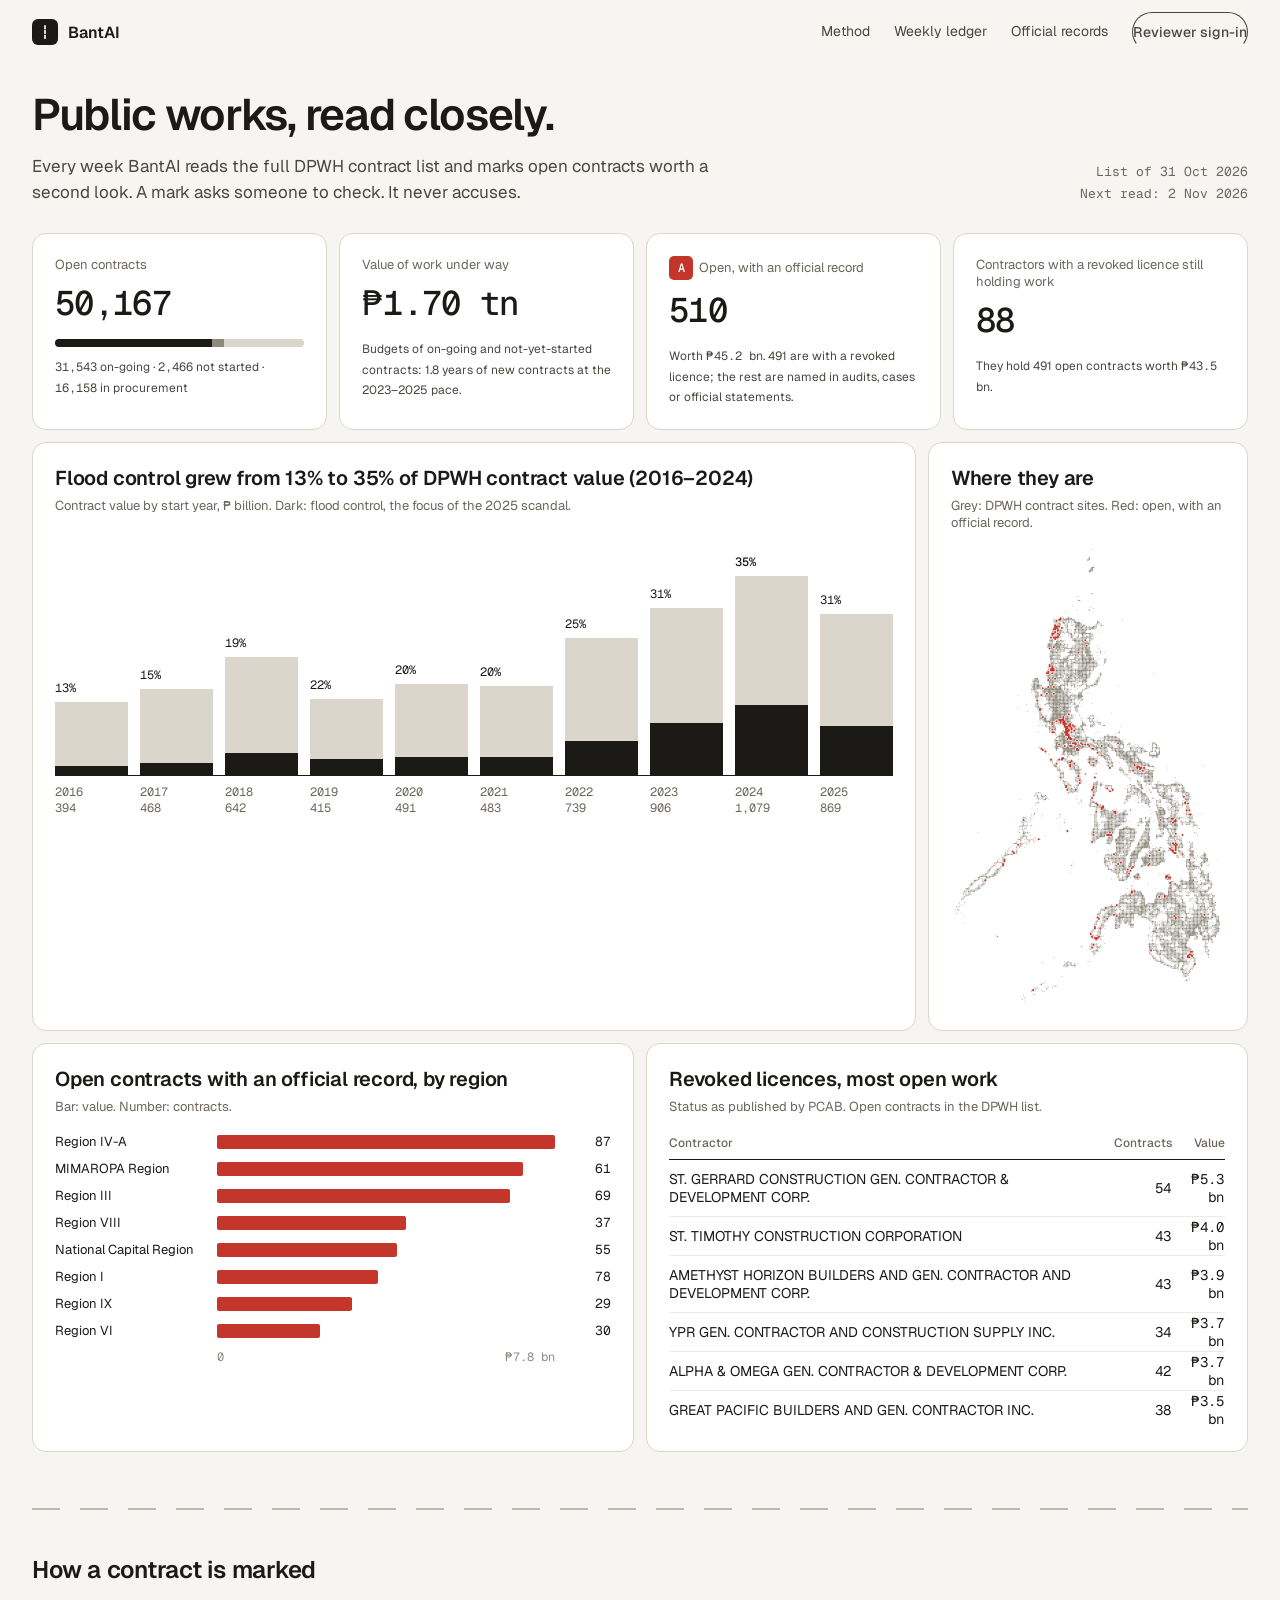
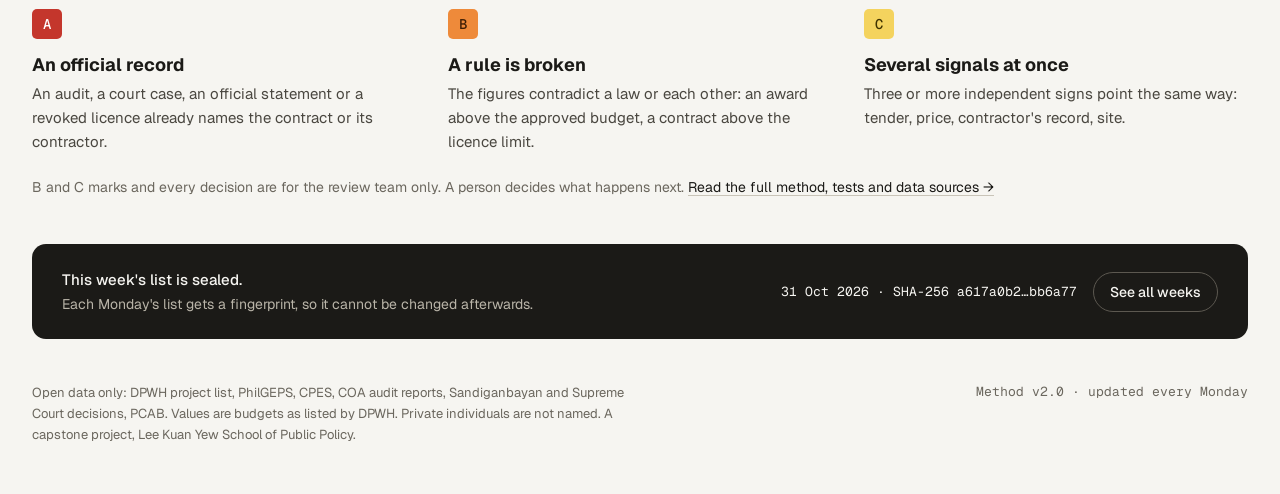
==== index.html @ 6859e6c0 "Site update: checks overview, status notes, satellite history, AI review, method page Co-Authored-By" ====
<!doctype html>
<html lang="en">
<head>
<meta charset="utf-8"><meta name="viewport" content="width=device-width,initial-scale=1">
<title>BantAI — public works, read closely</title>
<meta name="description" content="A weekly, open-data screen of DPWH public works contracts in the Philippines. A mark is a request to look, never an accusation.">
<link rel="stylesheet" href="assets/style.css">
</head>
<body>
<header id="top"></header>
<main class="wrap" id="main" aria-busy="true">
  <section style="display:flex;flex-wrap:wrap;align-items:flex-end;justify-content:space-between;gap:24px;padding:28px 0">
    <div style="max-width:720px">
      <h1>Public works, read closely.</h1>
      <p style="margin:14px 0 0;font-size:17px;line-height:1.55;color:var(--ink2)">Every week BantAI reads the full DPWH contract list and marks open contracts worth a second look. A mark asks someone to check. It never accuses.</p>
    </div>
    <div class="num small muted" style="text-align:right;line-height:1.7" id="when"></div>
  </section>

  <section aria-label="Key figures" style="display:grid;grid-template-columns:repeat(auto-fit,minmax(240px,1fr));gap:12px" id="kpis"></section>

  <section style="display:flex;flex-wrap:wrap;gap:12px;margin-top:12px">
    <div class="card" style="flex:999 1 640px;min-width:0">
      <h2 id="floodTitle">Flood control's share of DPWH contract value</h2>
      <p class="small muted" style="margin:6px 0 0">Contract value by start year, ₱ billion. Dark: flood control, the focus of the 2025 scandal.</p>
      <div id="years" role="img" style="margin-top:22px;display:grid;gap:12px;align-items:end;height:240px;border-bottom:1px solid var(--ink)"></div>
      <div id="yearLabels" class="num tiny muted" style="display:grid;gap:12px;margin-top:8px"></div>
    </div>
    <figure class="card" style="flex:1 1 320px;min-width:0;margin:0">
      <h2>Where they are</h2>
      <p class="small muted" style="margin:6px 0 0">Grey: DPWH contract sites. Red: open, with an official record.</p>
      <img src="assets/ph_roads.svg" alt="Map of the Philippines drawn from DPWH contract sites; open contracts with an official record in red" style="width:100%;max-width:300px;height:auto;margin:16px auto 0;display:block">
    </figure>
  </section>

  <section style="display:flex;flex-wrap:wrap;gap:12px;margin-top:12px">
    <div class="card" style="flex:1 1 460px;min-width:0">
      <h2>Open contracts with an official record, by region</h2>
      <p class="small muted" style="margin:6px 0 18px">Bar: value. Number: contracts.</p>
      <div id="regions" style="display:flex;flex-direction:column;gap:10px;font-size:13px"></div>
    </div>
    <div class="card" style="flex:1 1 460px;min-width:0">
      <h2>Revoked licences, most open work</h2>
      <p class="small muted" style="margin:6px 0 12px">Status as published by PCAB. Open contracts in the DPWH list.</p>
      <table style="width:100%;border-collapse:collapse;font-size:14px">
        <thead><tr class="tiny muted" style="text-align:left"><th scope="col" style="font-weight:500;padding:8px 0;border-bottom:1px solid var(--ink)">Contractor</th><th scope="col" style="font-weight:500;padding:8px 0;border-bottom:1px solid var(--ink);text-align:right">Contracts</th><th scope="col" style="font-weight:500;padding:8px 0;border-bottom:1px solid var(--ink);text-align:right">Value</th></tr></thead>
        <tbody id="firms"></tbody>
      </table>
    </div>
  </section>

  <div class="lane" style="margin:56px 0 0"></div>

  <section id="how" style="padding:44px 0 8px">
    <h2 style="font-size:24px;margin-bottom:24px">How a contract is marked</h2>
    <div style="display:grid;grid-template-columns:repeat(auto-fit,minmax(260px,1fr));gap:32px">
      <div><span class="t tA" style="width:30px;height:30px;font-size:14px">A</span><h3 style="margin:14px 0 6px;font-size:18px">An official record</h3><p style="margin:0;font-size:15px;line-height:1.6;color:var(--ink2)">An audit, a court case, an official statement or a revoked licence already names the contract or its contractor.</p></div>
      <div><span class="t tB" style="width:30px;height:30px;font-size:14px">B</span><h3 style="margin:14px 0 6px;font-size:18px">A rule is broken</h3><p style="margin:0;font-size:15px;line-height:1.6;color:var(--ink2)">The figures contradict a law or each other: an award above the approved budget, a contract above the licence limit.</p></div>
      <div><span class="t tC" style="width:30px;height:30px;font-size:14px">C</span><h3 style="margin:14px 0 6px;font-size:18px">Several signals at once</h3><p style="margin:0;font-size:15px;line-height:1.6;color:var(--ink2)">Three or more independent signs point the same way: tender, price, contractor's record, site.</p></div>
    </div>
    <p class="muted" style="margin:24px 0 0;font-size:14px">B and C marks and every decision are for the review team only. A person decides what happens next. <a href="method.html">Read the full method, tests and data sources →</a></p>
  </section>

  <section style="margin-top:40px;padding:26px 30px;background:var(--ink);color:var(--bg);border-radius:14px;display:flex;flex-wrap:wrap;align-items:center;justify-content:space-between;gap:20px">
    <div><div style="font-size:15px;font-weight:500">This week's list is sealed.</div><div style="margin-top:6px;font-size:14px;color:#B9B4A8">Each Monday's list gets a fingerprint, so it cannot be changed afterwards.</div></div>
    <div style="display:flex;flex-wrap:wrap;align-items:center;gap:16px"><span class="num small" id="seal"></span><a class="pill" href="ledger.html" style="color:var(--bg);border-color:#5C5850">See all weeks</a></div>
  </section>

  <footer style="display:flex;flex-wrap:wrap;justify-content:space-between;gap:24px;padding:44px 0 48px;font-size:13px;color:var(--muted)">
    <div style="max-width:620px;line-height:1.6">Open data only: DPWH project list, PhilGEPS, CPES, COA audit reports, Sandiganbayan and Supreme Court decisions, PCAB. Values are budgets as listed by DPWH. Private individuals are not named. A capstone project, Lee Kuan Yew School of Public Policy.</div>
    <div class="num" id="method"></div>
  </footer>
</main>
<script src="assets/core.js"></script>
<script>
B.header('home', { light: true });
B.publicData().then(p => {
  const t = p.totals, s = t.by_status;
  const next = new Date(p.snapshot); next.setDate(next.getDate() + ((8 - next.getDay()) % 7 || 7));
  document.getElementById('when').innerHTML = `List of ${B.date(p.snapshot)}<br>Next read: ${B.date(next.toISOString())}`;
  const op = t.open, w = k => (100 * (s[k] || 0) / op).toFixed(1) + '%';
  const recent = p.years.filter(y => y.year >= 2023 && y.year <= 2025), pace = recent.reduce((a, y) => a + y.all, 0) / recent.length;
  const card = (title, big, extra) => `<div class="card"><div class="small muted">${title}</div><div class="num" style="margin-top:8px;font-size:34px;font-weight:500;letter-spacing:-.02em">${big}</div>${extra}</div>`;
  document.getElementById('kpis').innerHTML =
    card('Open contracts', B.n(op), `<div style="margin-top:14px;display:flex;height:8px;border-radius:4px;overflow:hidden" role="img" aria-label="${B.n(s['On-Going'])} on-going, ${B.n(s['Not Yet Started'])} not started, ${B.n(s['For Procurement'])} in procurement"><div style="width:${w('On-Going')};background:#1B1A17"></div><div style="width:${w('Not Yet Started')};background:#8E897D"></div><div style="width:${w('For Procurement')};background:#DAD6CC"></div></div><div class="tiny" style="margin-top:10px;color:var(--ink2);line-height:1.7"><span class="num">${B.n(s['On-Going'])}</span> on-going · <span class="num">${B.n(s['Not Yet Started'])}</span> not started · <span class="num">${B.n(s['For Procurement'])}</span> in procurement</div>`) +
    card('Value of work under way', B.peso(t.open_value, 'tn'), `<div class="tiny" style="margin-top:14px;color:var(--ink2);line-height:1.7">Budgets of on-going and not-yet-started contracts: ${(t.open_value / pace).toFixed(1)} years of new contracts at the 2023–2025 pace.</div>`) +
    card('<span class="t tA" style="margin-right:6px">A</span>Open, with an official record', B.n(t.tiers.A), `<div class="tiny" style="margin-top:14px;color:var(--ink2);line-height:1.7">Worth <span class="num">${B.peso(t.tierA_value)}</span>. ${B.n(t.revoked_contracts)} are with a revoked licence; the rest are named in audits, cases or official statements.</div>`) +
    card('Contractors with a revoked licence still holding work', B.n(t.revoked_firms), `<div class="tiny" style="margin-top:14px;color:var(--ink2);line-height:1.7">They hold ${B.n(t.revoked_contracts)} open contracts worth <span class="num">${B.peso(t.revoked_value)}</span>.</div>`);
  const ys = p.years.filter(y => y.year < new Date(p.snapshot).getFullYear()), max = Math.max(...ys.map(y => y.all));
  const share = y => Math.round(100 * y.flood / y.all);
  const first = ys[0], peak = ys.reduce((a, y) => share(y) > share(a) ? y : a, ys[0]);
  document.getElementById('floodTitle').textContent = `Flood control grew from ${share(first)}% to ${share(peak)}% of DPWH contract value (${first.year}–${peak.year})`;
  const yr = document.getElementById('years'); yr.style.gridTemplateColumns = `repeat(${ys.length},minmax(0,1fr))`;
  yr.setAttribute('aria-label', 'Flood control share by year: ' + ys.map(y => `${y.year} ${share(y)}%`).join(', '));
  yr.innerHTML = ys.map(y => `<div style="display:flex;flex-direction:column;justify-content:flex-end;height:100%"><span class="num" style="font-size:12px;margin-bottom:6px;${y === peak ? 'font-weight:500' : ''}">${share(y)}%</span><div style="height:${((y.all - y.flood) / max * 200).toFixed(1)}px;background:#DAD6CC"></div><div style="height:${(y.flood / max * 200).toFixed(1)}px;background:#1B1A17"></div></div>`).join('');
  const yl = document.getElementById('yearLabels'); yl.style.gridTemplateColumns = yr.style.gridTemplateColumns;
  yl.innerHTML = ys.map(y => `<span>${y.year}<br>${B.n(Math.round(y.all / 1e9))}</span>`).join('');
  const rmax = Math.max(...p.regions.map(r => r.value));
  document.getElementById('regions').innerHTML = p.regions.slice(0, 8).map(r => `<div style="display:grid;grid-template-columns:150px minmax(0,1fr) 44px;align-items:center;gap:12px"><span>${B.esc(r.region)}</span><div title="${B.peso(r.value)}" style="height:14px;width:${(100 * r.value / rmax).toFixed(1)}%;background:var(--a);border-radius:2px"></div><span class="num" style="text-align:right">${r.n}</span></div>`).join('') +
    `<div class="num tiny" style="display:grid;grid-template-columns:150px minmax(0,1fr) 44px;gap:12px;color:var(--faint)"><span></span><span style="display:flex;justify-content:space-between"><span>0</span><span>${B.peso(rmax)}</span></span><span></span></div>`;
  document.getElementById('firms').innerHTML = p.firms.slice(0, 6).map((f, i, a) => `<tr><td style="padding:10px 12px 10px 0;${i < a.length - 1 ? 'border-bottom:1px solid var(--line2)' : ''}">${B.esc(f.firm)}</td><td class="num" style="text-align:right;${i < a.length - 1 ? 'border-bottom:1px solid var(--line2)' : ''}">${f.n}</td><td class="num" style="text-align:right;${i < a.length - 1 ? 'border-bottom:1px solid var(--line2)' : ''}">${B.peso(f.value)}</td></tr>`).join('');
  document.getElementById('seal').textContent = `${B.date(p.snapshot)} · SHA-256 ${p.sha256.slice(0, 8)}…${p.sha256.slice(-6)}`;
  document.getElementById('method').textContent = `Method ${p.method} · updated every Monday`;
  document.getElementById('main').setAttribute('aria-busy', 'false');
});
</script>
</body>
</html>
---- assets/style.css ----
@import url('https://fonts.googleapis.com/css2?family=Geist:wght@400;500;600&family=Geist+Mono:wght@400;500&display=swap');
:root{
  --bg:#F6F5F1;--card:#FFFFFF;--ink:#1B1A17;--ink2:#4A4740;--muted:#6B675E;--faint:#8E897D;
  --line:#DAD6CC;--line2:#EEEBE4;--soft:#FBFAF7;
  --a:#C4362C;--a-ink:#FFFFFF;--b:#EE8A3A;--b-ink:#3D1E05;--c:#F4D35E;--c-ink:#3F3200;
  --sans:'Geist',system-ui,-apple-system,sans-serif;--mono:'Geist Mono',ui-monospace,monospace;
}
*{box-sizing:border-box}
html,body{margin:0;background:var(--bg);color:var(--ink);font-family:var(--sans);-webkit-font-smoothing:antialiased}
a{color:var(--ink);text-decoration-color:#C9C4B8;text-underline-offset:3px}
a:hover{text-decoration-color:var(--ink)}
button,input,select,textarea{font:inherit;color:inherit}
.num{font-family:var(--mono);font-variant-numeric:tabular-nums}
.wrap{max-width:1320px;margin:0 auto;padding:0 32px}
.muted{color:var(--muted)}.small{font-size:13px}.tiny{font-size:12px}
.lane{height:2px;background:repeating-linear-gradient(90deg,#BDB8AC 0 28px,transparent 28px 48px)}
.card{background:var(--card);border:1px solid var(--line);border-radius:14px;padding:22px}
h1{font-size:44px;line-height:1.06;font-weight:600;letter-spacing:-.03em;margin:0}
h2{font-size:20px;font-weight:600;letter-spacing:-.01em;margin:0}
.label{font-size:12px;font-weight:500;letter-spacing:.07em;text-transform:uppercase;color:var(--muted);margin:0 0 14px}

/* header */
.top{background:var(--ink);color:var(--bg)}
.top .wrap{min-height:60px;display:flex;flex-wrap:wrap;align-items:center;justify-content:space-between;gap:16px}
.top.light{background:transparent;color:var(--ink)}
.brand{display:flex;align-items:center;gap:10px;text-decoration:none;color:inherit;font-weight:600;font-size:16px}
.brand i{display:inline-flex;width:26px;height:26px;border-radius:6px;align-items:center;justify-content:center;background:var(--bg)}
.top.light .brand i{background:var(--ink)}
.nav{display:flex;gap:24px;font-size:14px;align-items:center;flex-wrap:wrap}
.nav a{text-decoration:none;color:#B9B4A8;padding:19px 0;border-bottom:2px solid transparent}
.nav a.on{color:var(--bg);font-weight:500;border-bottom-color:var(--bg)}
.top.light .nav a{color:var(--ink2);padding:0}
.pill{display:inline-flex;align-items:center;gap:8px;min-height:40px;padding:0 16px;border:1px solid currentColor;border-radius:999px;text-decoration:none;font-size:14px;font-weight:500;background:transparent;cursor:pointer}
.who{display:inline-flex;align-items:center;gap:6px;padding:4px 10px;border:1px solid #5C5850;border-radius:999px;font-size:13px;color:var(--bg);background:transparent;cursor:pointer}
.dot{width:6px;height:6px;border-radius:50%;background:#7FBF8E;display:inline-block}

/* tiers */
.t{display:inline-flex;min-width:24px;height:24px;padding:0 6px;border-radius:5px;align-items:center;justify-content:center;font-family:var(--mono);font-size:12px;font-weight:500}
.tA{background:var(--a);color:var(--a-ink)}.tB{background:var(--b);color:var(--b-ink)}.tC{background:var(--c);color:var(--c-ink)}.tS{border:1.5px solid var(--ink);color:var(--ink)}

/* buttons, inputs */
.btn{display:inline-flex;align-items:center;gap:8px;min-height:40px;padding:0 14px;border:1px solid var(--line);border-radius:8px;background:var(--card);cursor:pointer;font-size:14px}
.btn.dark{background:var(--ink);color:var(--bg);border-color:var(--ink)}
.chip{min-height:34px;padding:0 12px;border:1px solid var(--line);border-radius:8px;background:var(--card);cursor:pointer;font-size:13px}
.chip.on{background:var(--ink);color:var(--bg);border-color:var(--ink)}
.chip.tA.on{background:var(--a);color:var(--a-ink);border-color:var(--a)}
.chip.tB.on{background:var(--b);color:var(--b-ink);border-color:var(--b)}
.chip.tC.on{background:var(--c);color:var(--c-ink);border-color:#D9B64A}
.chip.tA,.chip.tB,.chip.tC{background:var(--card);color:var(--ink2);width:auto;height:auto}
.field{display:flex;align-items:center;gap:8px;min-height:40px;padding:0 12px;background:var(--card);border:1px solid var(--line);border-radius:8px}
.field input,.field select{border:0;outline:0;background:transparent;font-size:14px;min-width:0}
input[type=number]{width:110px;min-height:36px;padding:0 10px;border:1px solid var(--line);border-radius:8px;font-size:14px}

/* table */
.tbl{background:var(--card);border:1px solid var(--line);border-radius:12px;overflow-x:auto}
.tr{display:grid;align-items:center;border-bottom:1px solid var(--line2);min-height:52px;font-size:14px}
.tr.head{background:var(--soft);border-bottom:1px solid var(--line);min-height:42px}
.th{display:flex;align-items:center;gap:6px;height:42px;padding:0 14px;border:0;border-right:1px solid var(--line2);background:transparent;cursor:pointer;font-size:12px;font-weight:500;color:var(--ink2);letter-spacing:.02em;text-align:left;position:relative;user-select:none}
.th.r{justify-content:flex-end}
.th[draggable=true]{cursor:grab}
.th .grip{position:absolute;right:-3px;top:0;width:6px;height:100%;cursor:col-resize;z-index:2}
.th.drop{box-shadow:inset 3px 0 0 var(--ink)}
.td{padding:8px 14px;min-width:0;overflow:hidden;text-overflow:ellipsis;white-space:nowrap}
.td.r{text-align:right}
.grp{display:flex;align-items:center;gap:10px;padding:10px 14px;background:var(--bg);border-bottom:1px solid var(--line);font-size:13px;font-weight:500}
.rowlink{text-decoration:none;font-family:var(--mono);font-size:13px;font-weight:500}
.rowlink:hover{text-decoration:underline}
.panel{margin-top:12px;background:var(--card);border:1px solid var(--line);border-radius:12px}
.frow{display:grid;grid-template-columns:170px minmax(0,1fr) 40px;gap:16px;align-items:start;padding:14px 18px;border-bottom:1px solid var(--line2)}
.x{width:32px;height:32px;border:0;background:transparent;cursor:pointer;font-size:16px;color:var(--faint)}

/* lock */
.lock{max-width:440px;margin:80px auto;text-align:center}
.lock input{width:100%;min-height:46px;padding:0 14px;border:1px solid var(--line);border-radius:10px;font-size:15px;background:var(--card)}
.err{color:var(--a);font-size:13px;min-height:18px;margin-top:8px}

/* profile */
.reason{display:flex;gap:16px;align-items:flex-start;padding:16px 18px;background:var(--card);border:1px solid var(--line);border-radius:12px}
.reason+.reason{margin-top:10px}
.kv{display:grid;grid-template-columns:repeat(3,minmax(0,1fr));border-top:1px solid var(--ink)}
.kv>div{padding:16px 16px 16px 0;border-right:1px solid var(--line2)}
.kv>div+div{padding-left:16px}.kv>div:last-child{border-right:0}
.big{font-family:var(--mono);font-size:22px;font-weight:500}
#map{height:380px;border-radius:14px;border:1px solid var(--line);overflow:hidden;background:#EEF0EA}
.seg{display:inline-flex;padding:3px;background:#E9E6DF;border-radius:9px}
.seg button{min-height:34px;padding:0 14px;border:0;border-radius:7px;background:transparent;cursor:pointer;font-size:13px;color:var(--ink2)}
.seg button.on{background:var(--card);color:var(--ink);font-weight:500;box-shadow:0 1px 2px rgba(0,0,0,.12)}
.decide{display:grid;grid-template-columns:repeat(2,minmax(0,1fr));gap:8px}
.decide button{min-height:44px;border-radius:10px;border:1px solid var(--line);background:var(--card);cursor:pointer;font-size:14px}
.decide button.on{background:var(--ink);color:var(--bg);border-color:var(--ink);font-weight:500}
textarea{width:100%;padding:10px 12px;border:1px solid var(--line);border-radius:8px;font-size:14px;background:var(--soft);resize:vertical}
@media (max-width:760px){h1{font-size:34px}.wrap{padding:0 18px}.kv{grid-template-columns:1fr}.kv>div{border-right:0;padding-left:0!important}.frow{grid-template-columns:1fr}}
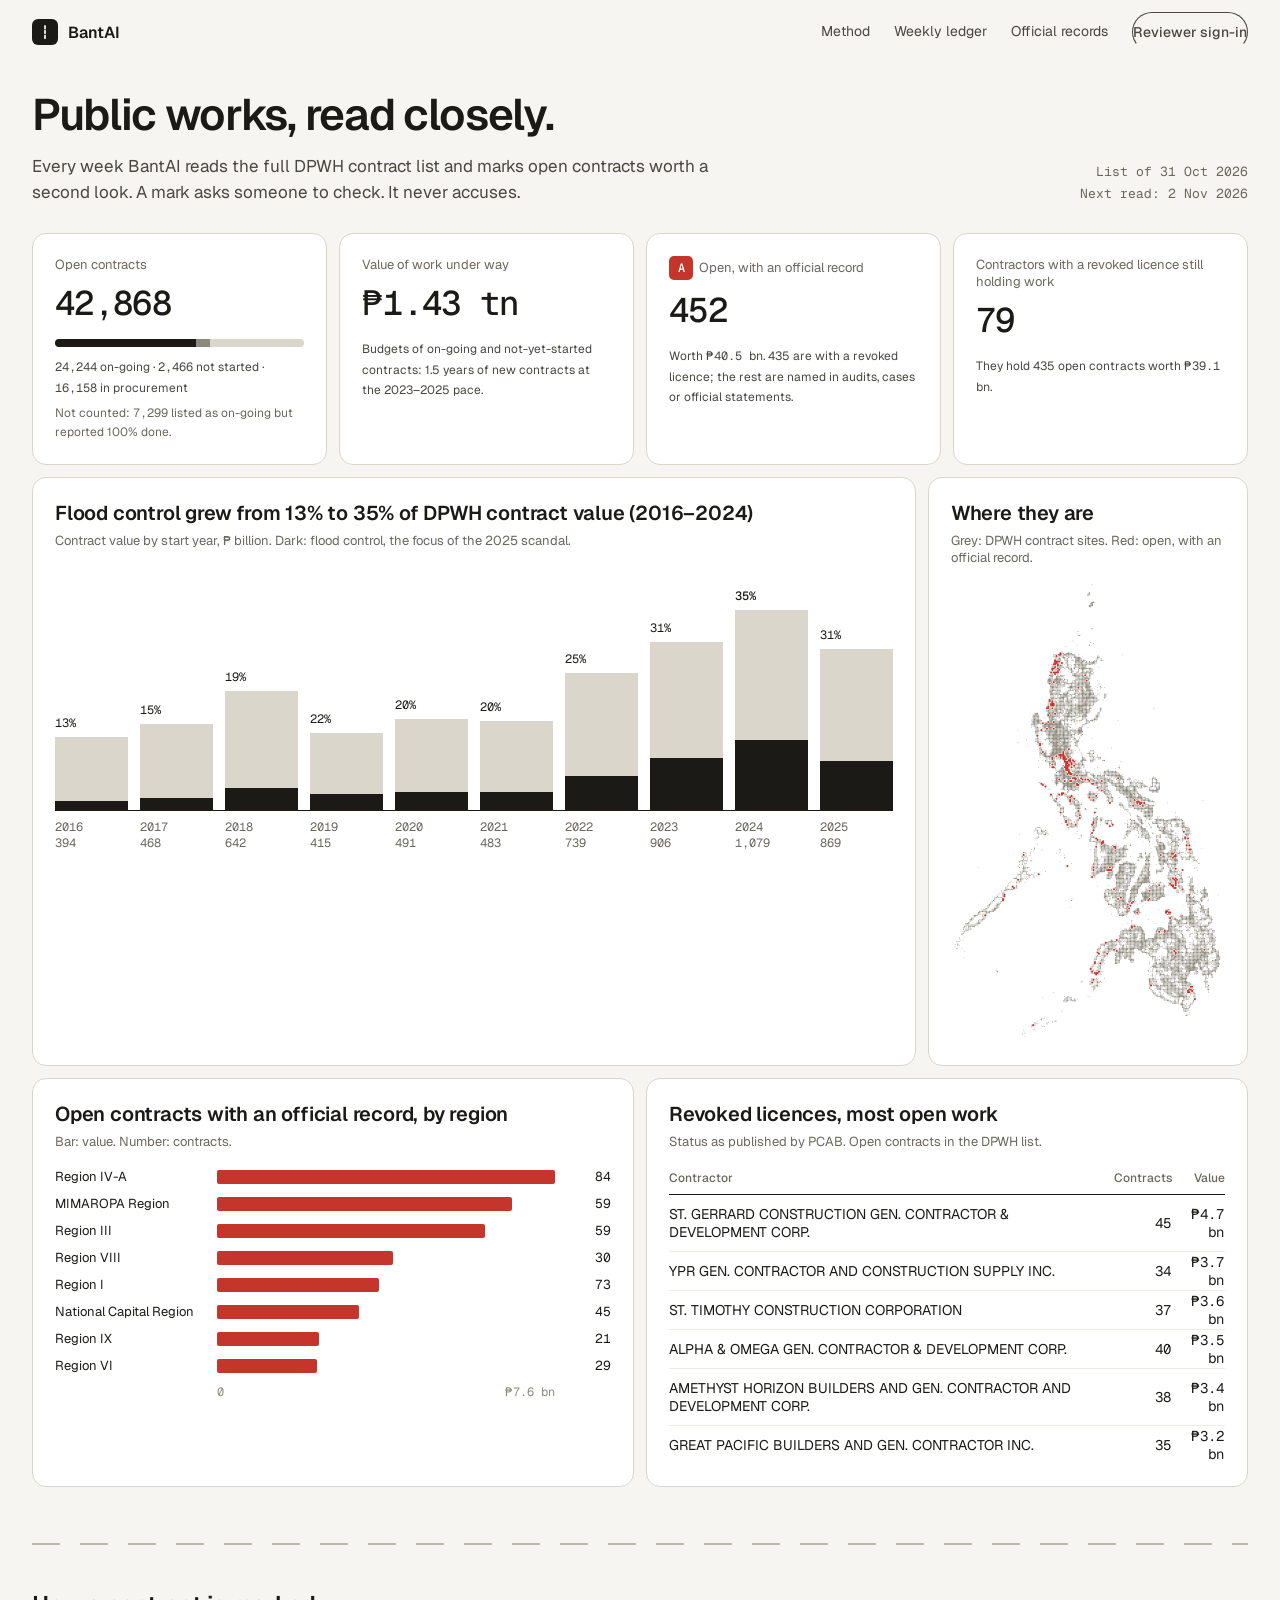
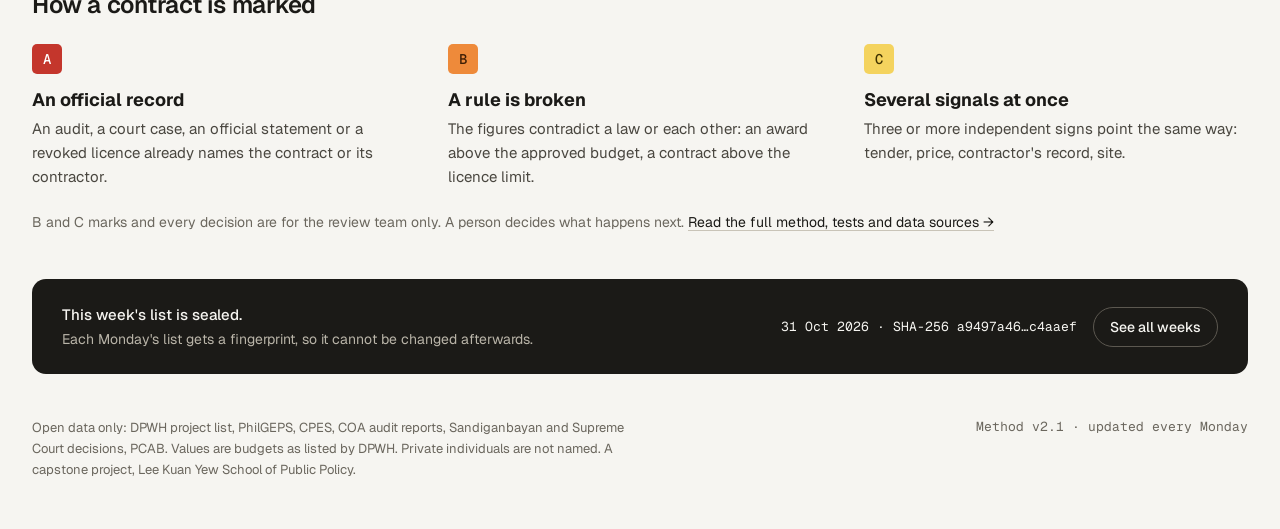
==== commit eb7546d1: "Method v2.1: reported-complete contracts leave the queue (917 marked) Co-Authored-By: Claude Opus 5." ====
--- a/index.html
+++ b/index.html
@@ -82,7 +82,7 @@
   const recent = p.years.filter(y => y.year >= 2023 && y.year <= 2025), pace = recent.reduce((a, y) => a + y.all, 0) / recent.length;
   const card = (title, big, extra) => `<div class="card"><div class="small muted">${title}</div><div class="num" style="margin-top:8px;font-size:34px;font-weight:500;letter-spacing:-.02em">${big}</div>${extra}</div>`;
   document.getElementById('kpis').innerHTML =
-    card('Open contracts', B.n(op), `<div style="margin-top:14px;display:flex;height:8px;border-radius:4px;overflow:hidden" role="img" aria-label="${B.n(s['On-Going'])} on-going, ${B.n(s['Not Yet Started'])} not started, ${B.n(s['For Procurement'])} in procurement"><div style="width:${w('On-Going')};background:#1B1A17"></div><div style="width:${w('Not Yet Started')};background:#8E897D"></div><div style="width:${w('For Procurement')};background:#DAD6CC"></div></div><div class="tiny" style="margin-top:10px;color:var(--ink2);line-height:1.7"><span class="num">${B.n(s['On-Going'])}</span> on-going · <span class="num">${B.n(s['Not Yet Started'])}</span> not started · <span class="num">${B.n(s['For Procurement'])}</span> in procurement</div>`) +
+    card('Open contracts', B.n(op), `<div style="margin-top:14px;display:flex;height:8px;border-radius:4px;overflow:hidden" role="img" aria-label="${B.n(s['On-Going'])} on-going, ${B.n(s['Not Yet Started'])} not started, ${B.n(s['For Procurement'])} in procurement"><div style="width:${w('On-Going')};background:#1B1A17"></div><div style="width:${w('Not Yet Started')};background:#8E897D"></div><div style="width:${w('For Procurement')};background:#DAD6CC"></div></div><div class="tiny" style="margin-top:10px;color:var(--ink2);line-height:1.7"><span class="num">${B.n(s['On-Going'])}</span> on-going · <span class="num">${B.n(s['Not Yet Started'])}</span> not started · <span class="num">${B.n(s['For Procurement'])}</span> in procurement</div><div class="tiny muted" style="margin-top:6px;line-height:1.6">Not counted: <span class="num">${B.n(t.reported_complete)}</span> listed as on-going but reported 100% done.</div>`) +
     card('Value of work under way', B.peso(t.open_value, 'tn'), `<div class="tiny" style="margin-top:14px;color:var(--ink2);line-height:1.7">Budgets of on-going and not-yet-started contracts: ${(t.open_value / pace).toFixed(1)} years of new contracts at the 2023–2025 pace.</div>`) +
     card('<span class="t tA" style="margin-right:6px">A</span>Open, with an official record', B.n(t.tiers.A), `<div class="tiny" style="margin-top:14px;color:var(--ink2);line-height:1.7">Worth <span class="num">${B.peso(t.tierA_value)}</span>. ${B.n(t.revoked_contracts)} are with a revoked licence; the rest are named in audits, cases or official statements.</div>`) +
     card('Contractors with a revoked licence still holding work', B.n(t.revoked_firms), `<div class="tiny" style="margin-top:14px;color:var(--ink2);line-height:1.7">They hold ${B.n(t.revoked_contracts)} open contracts worth <span class="num">${B.peso(t.revoked_value)}</span>.</div>`);
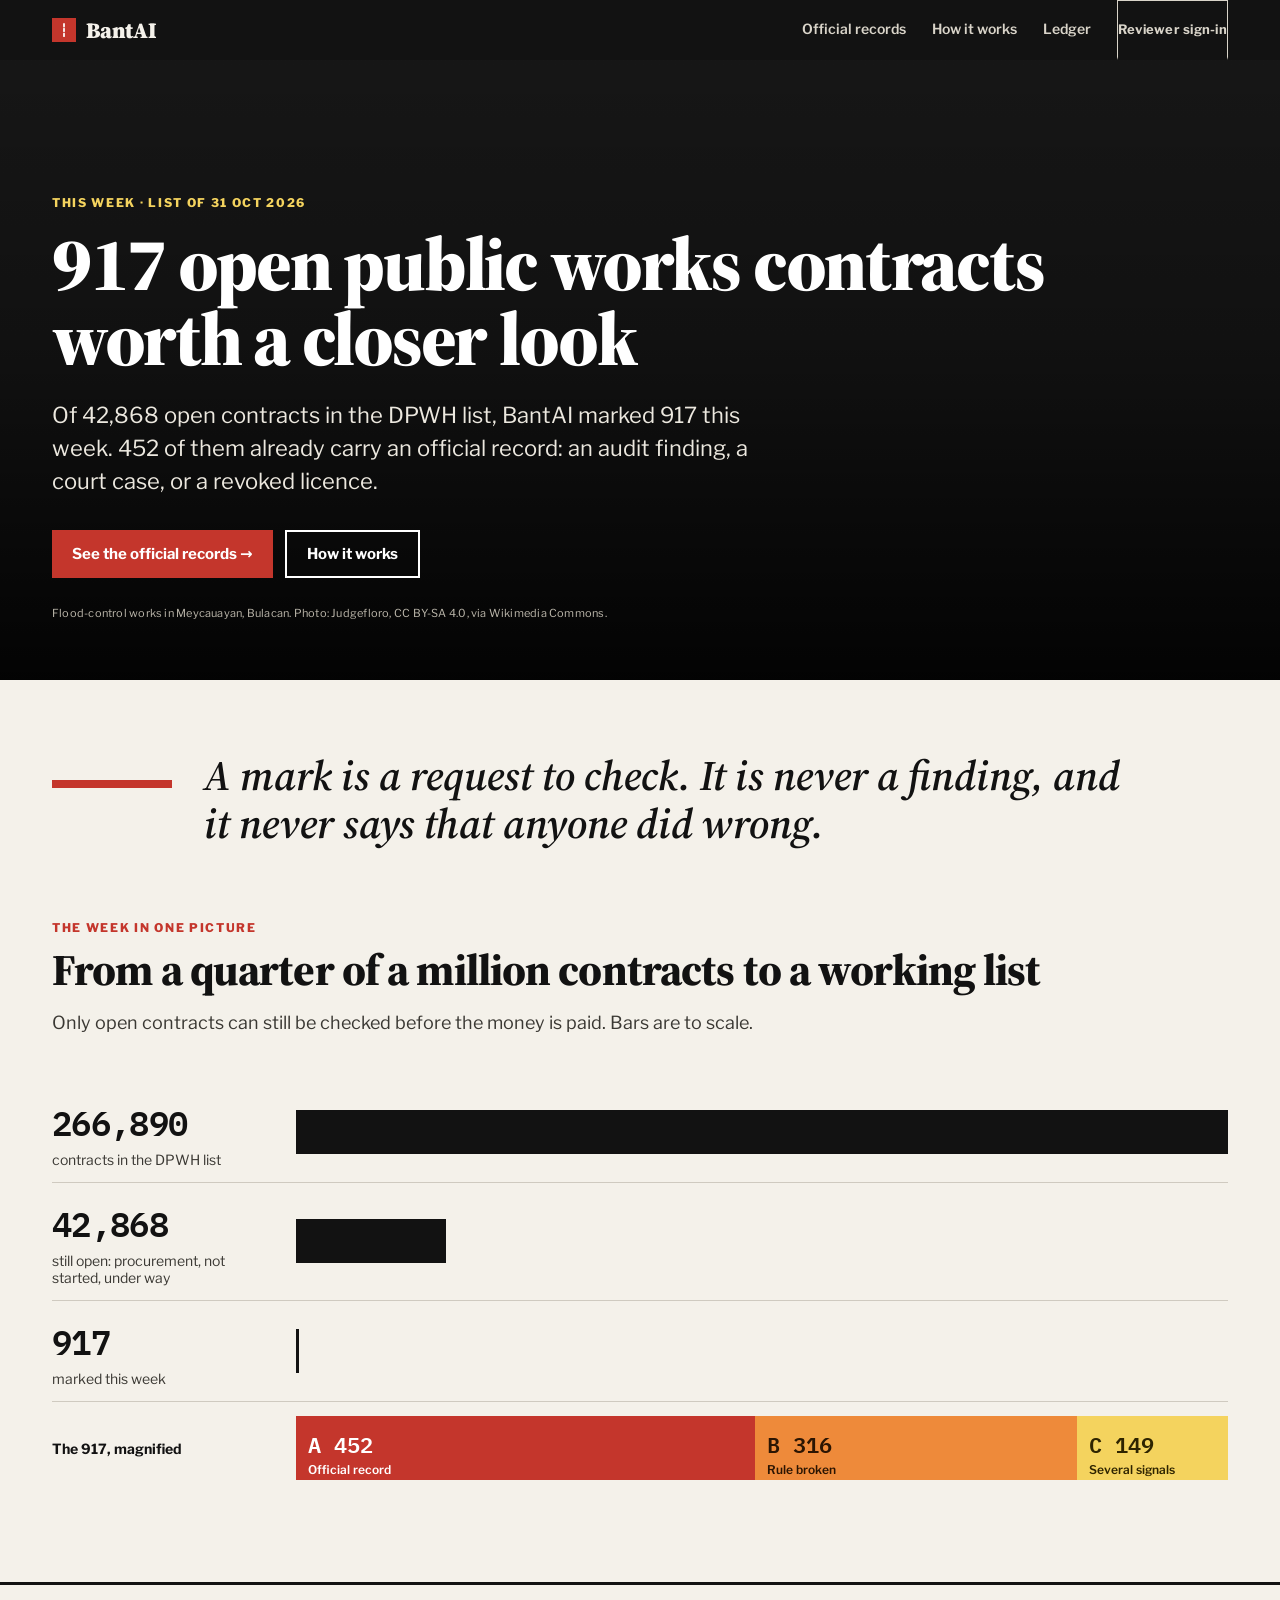
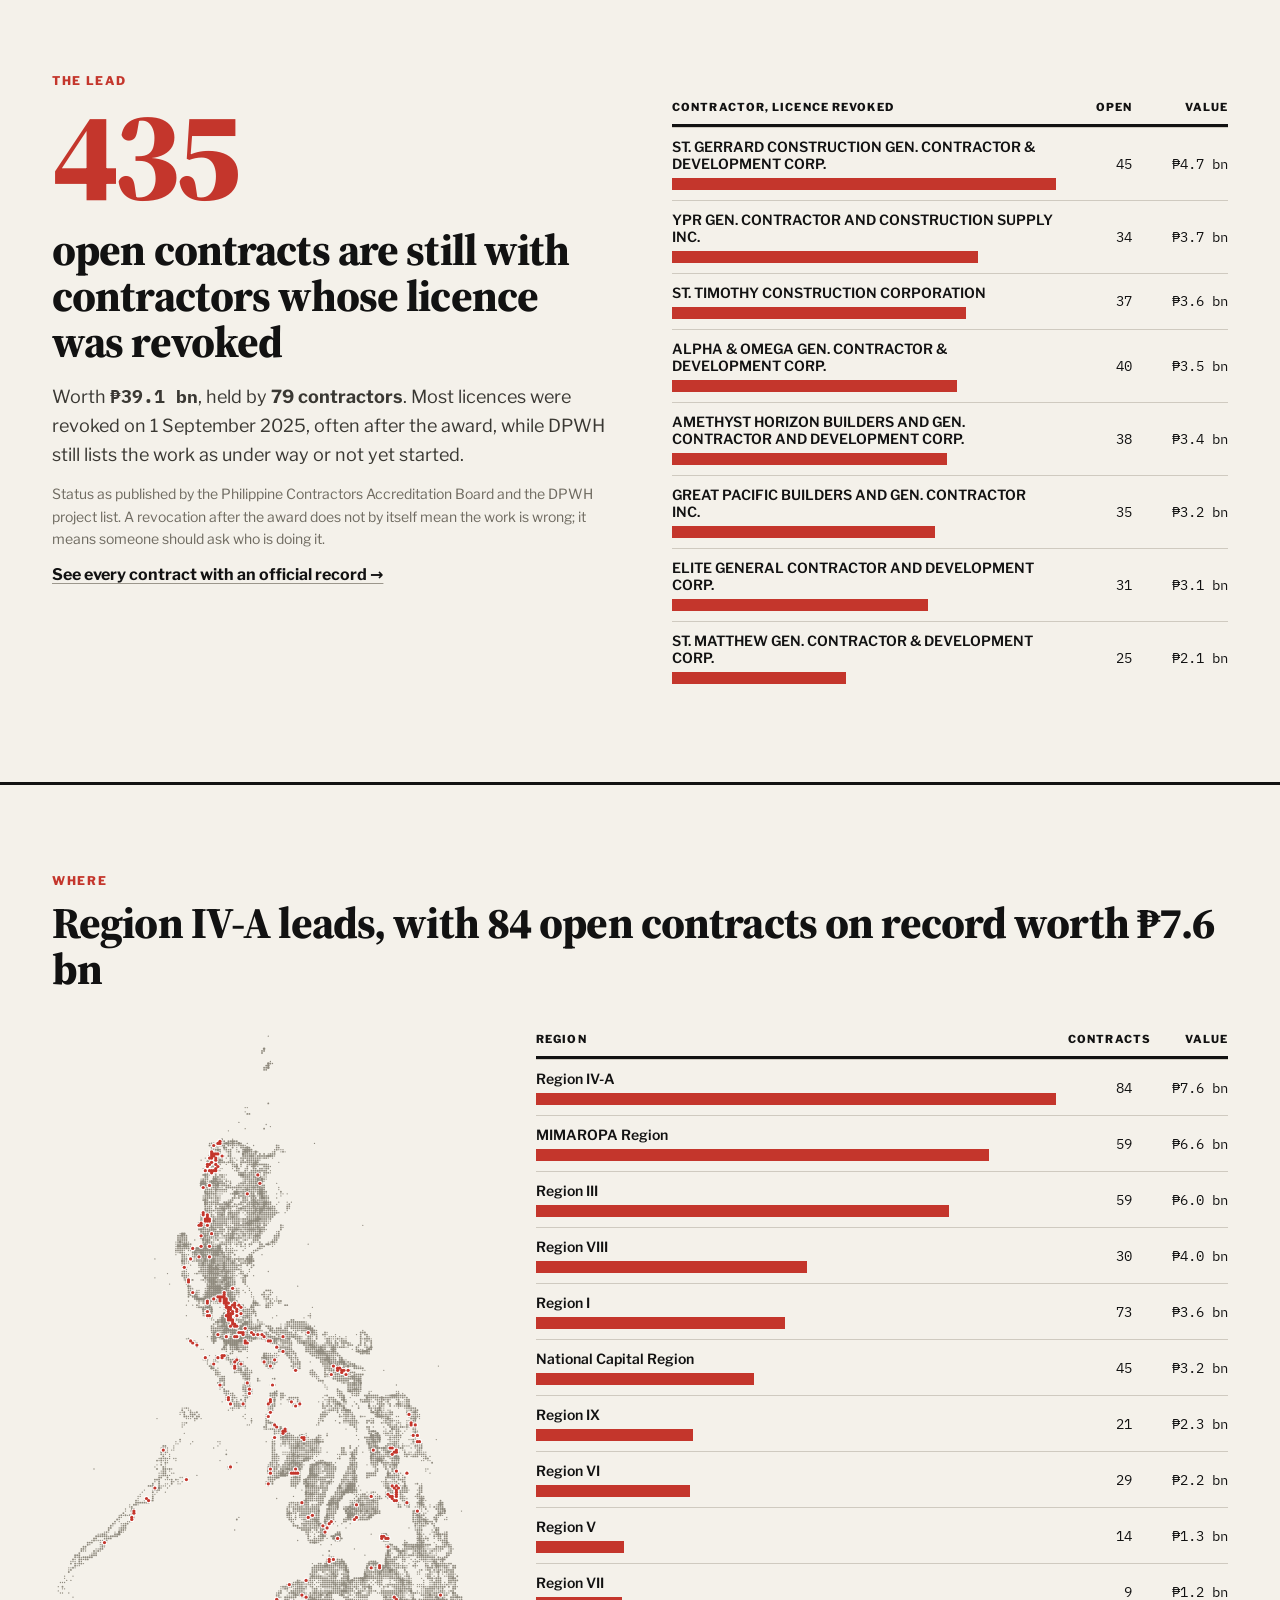
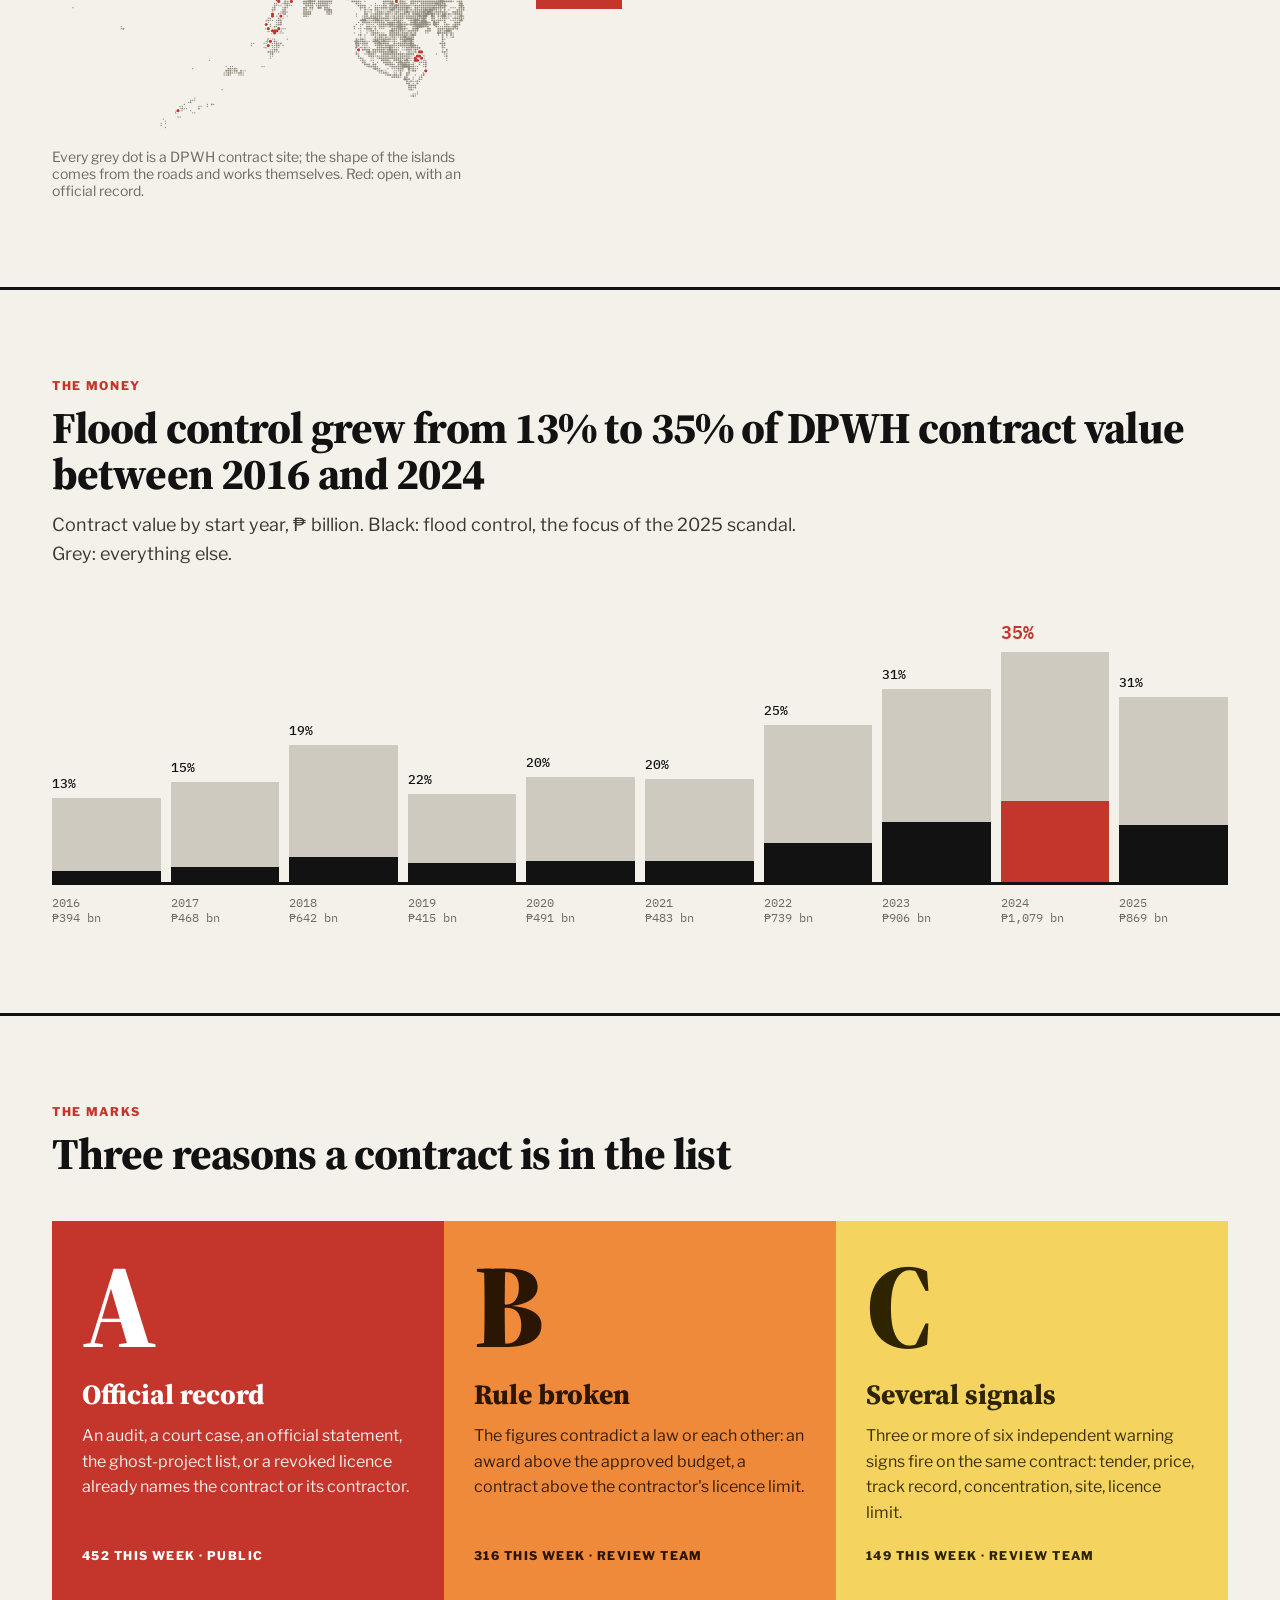
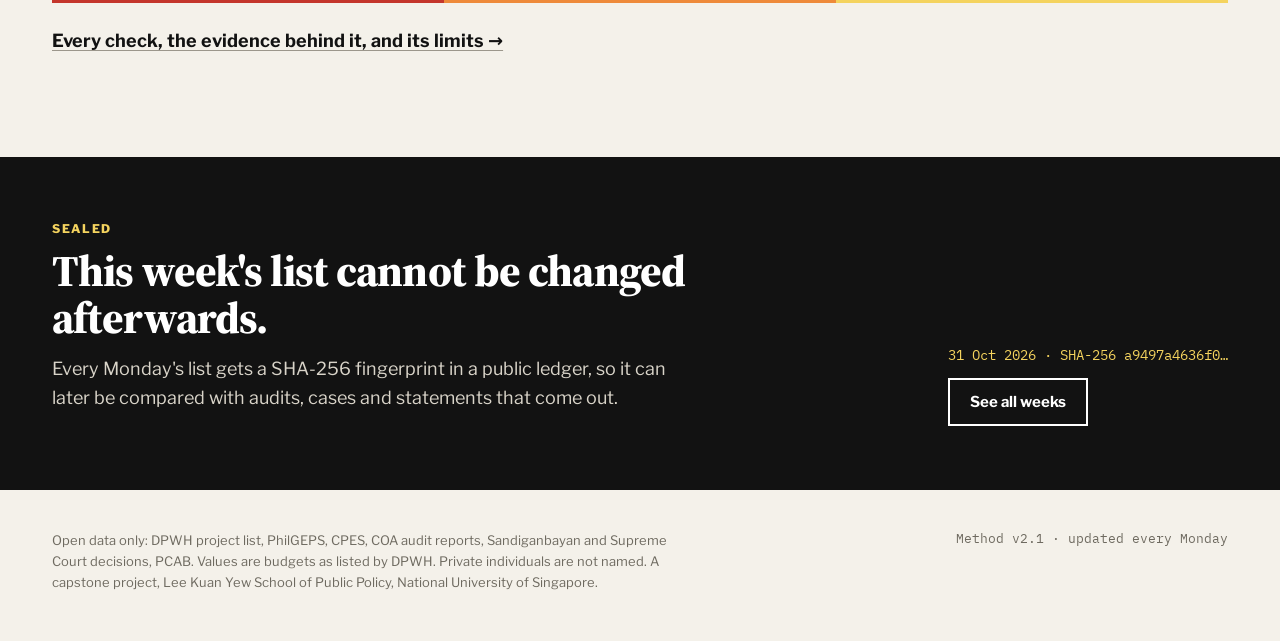
==== commit 535bd0f6: "Editorial redesign: home, queue, contract, ledger, sign-in Co-Authored-By: Claude Opus 5.5 <noreply@" ====
--- a/index.html
+++ b/index.html
@@ -5,101 +5,167 @@
 <title>BantAI — public works, read closely</title>
 <meta name="description" content="A weekly, open-data screen of DPWH public works contracts in the Philippines. A mark is a request to look, never an accusation.">
 <link rel="stylesheet" href="assets/style.css">
+<style>
+.lead{display:grid;grid-template-columns:minmax(0,1fr) minmax(0,1fr);gap:64px;margin-top:8px;align-items:start}
+.big-n{font-family:var(--serif);font-weight:900;font-size:128px;line-height:.85;letter-spacing:-.04em;color:var(--red)}
+.hbar{display:grid;grid-template-columns:minmax(0,1fr) 64px 84px;gap:12px;align-items:center;padding:10px 0;border-top:1px solid var(--line);font-size:14px}
+.hbar .b{height:12px;background:var(--red);margin-top:6px}
+.where{display:grid;grid-template-columns:minmax(0,420px) minmax(0,1fr);gap:64px;margin-top:40px;align-items:start}
+.yrs{display:grid;gap:10px;align-items:end;height:280px;border-bottom:3px solid var(--ink);margin-top:36px;position:relative}
+.cta{display:inline-flex;align-items:center;gap:10px;min-height:48px;padding:0 20px;font-weight:700;font-size:15px;text-decoration:none!important}
+@media (max-width:900px){.lead,.where{grid-template-columns:1fr}.big-n{font-size:84px}}
+</style>
 </head>
 <body>
 <header id="top"></header>
-<main class="wrap" id="main" aria-busy="true">
-  <section style="display:flex;flex-wrap:wrap;align-items:flex-end;justify-content:space-between;gap:24px;padding:28px 0">
-    <div style="max-width:720px">
-      <h1>Public works, read closely.</h1>
-      <p style="margin:14px 0 0;font-size:17px;line-height:1.55;color:var(--ink2)">Every week BantAI reads the full DPWH contract list and marks open contracts worth a second look. A mark asks someone to check. It never accuses.</p>
+<div class="f" id="main" aria-busy="true">
+
+<section class="hero" style="background-image:url('https://commons.wikimedia.org/wiki/Special:FilePath/JfFloodControlProjectMeycauayan00031fvf_01.JPG?width=2000')">
+  <div class="col">
+    <div class="kicker" style="color:#F4D35E" id="kick">This week</div>
+    <h1 id="headline">Open public works contracts worth a closer look</h1>
+    <p class="dek" id="dek">BantAI reads the whole DPWH project list every Monday and marks the open contracts to check first.</p>
+    <div style="display:flex;flex-wrap:wrap;gap:12px;margin-top:32px">
+      <a class="cta" href="queue.html" style="background:var(--red);color:#fff">See the official records →</a>
+      <a class="cta" href="method.html" style="border:2px solid #fff;color:#fff">How it works</a>
     </div>
-    <div class="num small muted" style="text-align:right;line-height:1.7" id="when"></div>
-  </section>
+    <div class="credit" style="margin-top:28px">Flood-control works in Meycauayan, Bulacan. Photo: Judgefloro, CC BY-SA 4.0, via Wikimedia Commons.</div>
+  </div>
+</section>
 
-  <section aria-label="Key figures" style="display:grid;grid-template-columns:repeat(auto-fit,minmax(240px,1fr));gap:12px" id="kpis"></section>
+<section style="padding:72px 0 24px">
+  <div class="col" style="display:grid;grid-template-columns:120px minmax(0,1fr);gap:32px;align-items:start">
+    <div style="height:8px;background:var(--red);margin-top:28px"></div>
+    <p class="serif" style="font-size:42px;line-height:1.14;font-weight:600;font-style:italic;color:var(--ink);margin:0;max-width:920px">A mark is a request to check. It is never a finding, and it never says that anyone did wrong.</p>
+  </div>
+</section>
 
-  <section style="display:flex;flex-wrap:wrap;gap:12px;margin-top:12px">
-    <div class="card" style="flex:999 1 640px;min-width:0">
-      <h2 id="floodTitle">Flood control's share of DPWH contract value</h2>
-      <p class="small muted" style="margin:6px 0 0">Contract value by start year, ₱ billion. Dark: flood control, the focus of the 2025 scandal.</p>
-      <div id="years" role="img" style="margin-top:22px;display:grid;gap:12px;align-items:end;height:240px;border-bottom:1px solid var(--ink)"></div>
-      <div id="yearLabels" class="num tiny muted" style="display:grid;gap:12px;margin-top:8px"></div>
+<section class="block" style="border-top:0;padding-top:48px">
+  <div class="col">
+    <div class="kicker">The week in one picture</div>
+    <h2 class="h2">From a quarter of a million contracts to a working list</h2>
+    <p style="margin-top:16px;max-width:760px">Only open contracts can still be checked before the money is paid. Bars are to scale.</p>
+    <div class="fun" id="funnel"></div>
+  </div>
+</section>
+
+<section class="block">
+  <div class="col">
+    <div class="kicker">The lead</div>
+    <div class="lead">
+      <div>
+        <div class="big-n" id="revN">—</div>
+        <h2 class="h2" style="margin-top:18px" id="revHead">open contracts are still with contractors whose licence was revoked</h2>
+        <p style="margin-top:18px" id="revText"></p>
+        <p style="font-size:14px;color:var(--mute)">Status as published by the Philippine Contractors Accreditation Board and the DPWH project list. A revocation after the award does not by itself mean the work is wrong; it means someone should ask who is doing it.</p>
+        <a href="queue.html" style="font-weight:700">See every contract with an official record →</a>
+      </div>
+      <div>
+        <div style="display:grid;grid-template-columns:minmax(0,1fr) 64px 84px;gap:12px;font-size:11px;font-weight:800;letter-spacing:.1em;text-transform:uppercase;padding-bottom:10px;border-bottom:3px solid var(--ink)"><span>Contractor, licence revoked</span><span style="text-align:right">Open</span><span style="text-align:right">Value</span></div>
+        <div id="firms"></div>
+      </div>
     </div>
-    <figure class="card" style="flex:1 1 320px;min-width:0;margin:0">
-      <h2>Where they are</h2>
-      <p class="small muted" style="margin:6px 0 0">Grey: DPWH contract sites. Red: open, with an official record.</p>
-      <img src="assets/ph_roads.svg" alt="Map of the Philippines drawn from DPWH contract sites; open contracts with an official record in red" style="width:100%;max-width:300px;height:auto;margin:16px auto 0;display:block">
-    </figure>
-  </section>
+  </div>
+</section>
 
-  <section style="display:flex;flex-wrap:wrap;gap:12px;margin-top:12px">
-    <div class="card" style="flex:1 1 460px;min-width:0">
-      <h2>Open contracts with an official record, by region</h2>
-      <p class="small muted" style="margin:6px 0 18px">Bar: value. Number: contracts.</p>
-      <div id="regions" style="display:flex;flex-direction:column;gap:10px;font-size:13px"></div>
+<section class="block">
+  <div class="col">
+    <div class="kicker">Where</div>
+    <h2 class="h2" id="whereHead">Open contracts with an official record, by region</h2>
+    <div class="where">
+      <figure style="margin:0">
+        <img src="assets/ph_roads.svg" alt="Map of the Philippines drawn from DPWH contract sites; open contracts with an official record in red" style="width:100%;height:auto;display:block">
+        <figcaption class="small" style="color:var(--mute);margin-top:10px">Every grey dot is a DPWH contract site; the shape of the islands comes from the roads and works themselves. Red: open, with an official record.</figcaption>
+      </figure>
+      <div>
+        <div style="display:grid;grid-template-columns:minmax(0,1fr) 64px 84px;gap:12px;font-size:11px;font-weight:800;letter-spacing:.1em;text-transform:uppercase;padding-bottom:10px;border-bottom:3px solid var(--ink)"><span>Region</span><span style="text-align:right">Contracts</span><span style="text-align:right">Value</span></div>
+        <div id="regions"></div>
+      </div>
     </div>
-    <div class="card" style="flex:1 1 460px;min-width:0">
-      <h2>Revoked licences, most open work</h2>
-      <p class="small muted" style="margin:6px 0 12px">Status as published by PCAB. Open contracts in the DPWH list.</p>
-      <table style="width:100%;border-collapse:collapse;font-size:14px">
-        <thead><tr class="tiny muted" style="text-align:left"><th scope="col" style="font-weight:500;padding:8px 0;border-bottom:1px solid var(--ink)">Contractor</th><th scope="col" style="font-weight:500;padding:8px 0;border-bottom:1px solid var(--ink);text-align:right">Contracts</th><th scope="col" style="font-weight:500;padding:8px 0;border-bottom:1px solid var(--ink);text-align:right">Value</th></tr></thead>
-        <tbody id="firms"></tbody>
-      </table>
+  </div>
+</section>
+
+<section class="block">
+  <div class="col">
+    <div class="kicker">The money</div>
+    <h2 class="h2" id="floodTitle">Flood control's share of DPWH contract value</h2>
+    <p style="margin-top:14px;max-width:760px">Contract value by start year, ₱ billion. Black: flood control, the focus of the 2025 scandal. Grey: everything else.</p>
+    <div class="yrs" id="years" role="img"></div>
+    <div id="yearLabels" class="mono" style="display:grid;gap:10px;margin-top:10px;font-size:12px;color:var(--mute)"></div>
+  </div>
+</section>
+
+<section class="block">
+  <div class="col">
+    <div class="kicker">The marks</div>
+    <h2 class="h2">Three reasons a contract is in the list</h2>
+    <div class="marks">
+      <div style="background:var(--red);color:#fff"><div class="L">A</div><h3>Official record</h3><p>An audit, a court case, an official statement, the ghost-project list, or a revoked licence already names the contract or its contractor.</p><div class="aud" id="nA">Public</div></div>
+      <div style="background:var(--orange);color:#2B1503"><div class="L">B</div><h3>Rule broken</h3><p>The figures contradict a law or each other: an award above the approved budget, a contract above the contractor's licence limit.</p><div class="aud" id="nB">Review team</div></div>
+      <div style="background:var(--yellow);color:#2E2400"><div class="L">C</div><h3>Several signals</h3><p>Three or more of six independent warning signs fire on the same contract: tender, price, track record, concentration, site, licence limit.</p><div class="aud" id="nC">Review team</div></div>
     </div>
-  </section>
+    <p style="margin-top:24px"><a href="method.html" style="font-weight:700">Every check, the evidence behind it, and its limits →</a></p>
+  </div>
+</section>
 
-  <div class="lane" style="margin:56px 0 0"></div>
+<section class="dark" style="padding:64px 0">
+  <div class="col" style="display:flex;flex-wrap:wrap;align-items:flex-end;justify-content:space-between;gap:32px">
+    <div><div class="kicker" style="color:#F4D35E">Sealed</div><h2 class="h2" style="color:#fff;max-width:640px">This week's list cannot be changed afterwards.</h2>
+      <p style="margin-top:14px;max-width:620px">Every Monday's list gets a SHA-256 fingerprint in a public ledger, so it can later be compared with audits, cases and statements that come out.</p></div>
+    <div><div class="mono" id="seal" style="font-size:14px;color:#F4D35E;margin-bottom:14px"></div><a class="cta" href="ledger.html" style="border:2px solid #fff;color:#fff">See all weeks</a></div>
+  </div>
+</section>
 
-  <section id="how" style="padding:44px 0 8px">
-    <h2 style="font-size:24px;margin-bottom:24px">How a contract is marked</h2>
-    <div style="display:grid;grid-template-columns:repeat(auto-fit,minmax(260px,1fr));gap:32px">
-      <div><span class="t tA" style="width:30px;height:30px;font-size:14px">A</span><h3 style="margin:14px 0 6px;font-size:18px">An official record</h3><p style="margin:0;font-size:15px;line-height:1.6;color:var(--ink2)">An audit, a court case, an official statement or a revoked licence already names the contract or its contractor.</p></div>
-      <div><span class="t tB" style="width:30px;height:30px;font-size:14px">B</span><h3 style="margin:14px 0 6px;font-size:18px">A rule is broken</h3><p style="margin:0;font-size:15px;line-height:1.6;color:var(--ink2)">The figures contradict a law or each other: an award above the approved budget, a contract above the licence limit.</p></div>
-      <div><span class="t tC" style="width:30px;height:30px;font-size:14px">C</span><h3 style="margin:14px 0 6px;font-size:18px">Several signals at once</h3><p style="margin:0;font-size:15px;line-height:1.6;color:var(--ink2)">Three or more independent signs point the same way: tender, price, contractor's record, site.</p></div>
-    </div>
-    <p class="muted" style="margin:24px 0 0;font-size:14px">B and C marks and every decision are for the review team only. A person decides what happens next. <a href="method.html">Read the full method, tests and data sources →</a></p>
-  </section>
-
-  <section style="margin-top:40px;padding:26px 30px;background:var(--ink);color:var(--bg);border-radius:14px;display:flex;flex-wrap:wrap;align-items:center;justify-content:space-between;gap:20px">
-    <div><div style="font-size:15px;font-weight:500">This week's list is sealed.</div><div style="margin-top:6px;font-size:14px;color:#B9B4A8">Each Monday's list gets a fingerprint, so it cannot be changed afterwards.</div></div>
-    <div style="display:flex;flex-wrap:wrap;align-items:center;gap:16px"><span class="num small" id="seal"></span><a class="pill" href="ledger.html" style="color:var(--bg);border-color:#5C5850">See all weeks</a></div>
-  </section>
-
-  <footer style="display:flex;flex-wrap:wrap;justify-content:space-between;gap:24px;padding:44px 0 48px;font-size:13px;color:var(--muted)">
-    <div style="max-width:620px;line-height:1.6">Open data only: DPWH project list, PhilGEPS, CPES, COA audit reports, Sandiganbayan and Supreme Court decisions, PCAB. Values are budgets as listed by DPWH. Private individuals are not named. A capstone project, Lee Kuan Yew School of Public Policy.</div>
-    <div class="num" id="method"></div>
-  </footer>
-</main>
+<footer class="col" style="display:flex;flex-wrap:wrap;justify-content:space-between;gap:24px;padding-top:40px;padding-bottom:48px;font-size:13px;color:var(--mute)">
+  <div style="max-width:640px;line-height:1.6">Open data only: DPWH project list, PhilGEPS, CPES, COA audit reports, Sandiganbayan and Supreme Court decisions, PCAB. Values are budgets as listed by DPWH. Private individuals are not named. A capstone project, Lee Kuan Yew School of Public Policy, National University of Singapore.</div>
+  <div class="mono" id="method"></div>
+</footer>
+</div>
 <script src="assets/core.js"></script>
 <script>
 B.header('home', { light: true });
 B.publicData().then(p => {
-  const t = p.totals, s = t.by_status;
-  const next = new Date(p.snapshot); next.setDate(next.getDate() + ((8 - next.getDay()) % 7 || 7));
-  document.getElementById('when').innerHTML = `List of ${B.date(p.snapshot)}<br>Next read: ${B.date(next.toISOString())}`;
-  const op = t.open, w = k => (100 * (s[k] || 0) / op).toFixed(1) + '%';
-  const recent = p.years.filter(y => y.year >= 2023 && y.year <= 2025), pace = recent.reduce((a, y) => a + y.all, 0) / recent.length;
-  const card = (title, big, extra) => `<div class="card"><div class="small muted">${title}</div><div class="num" style="margin-top:8px;font-size:34px;font-weight:500;letter-spacing:-.02em">${big}</div>${extra}</div>`;
-  document.getElementById('kpis').innerHTML =
-    card('Open contracts', B.n(op), `<div style="margin-top:14px;display:flex;height:8px;border-radius:4px;overflow:hidden" role="img" aria-label="${B.n(s['On-Going'])} on-going, ${B.n(s['Not Yet Started'])} not started, ${B.n(s['For Procurement'])} in procurement"><div style="width:${w('On-Going')};background:#1B1A17"></div><div style="width:${w('Not Yet Started')};background:#8E897D"></div><div style="width:${w('For Procurement')};background:#DAD6CC"></div></div><div class="tiny" style="margin-top:10px;color:var(--ink2);line-height:1.7"><span class="num">${B.n(s['On-Going'])}</span> on-going · <span class="num">${B.n(s['Not Yet Started'])}</span> not started · <span class="num">${B.n(s['For Procurement'])}</span> in procurement</div><div class="tiny muted" style="margin-top:6px;line-height:1.6">Not counted: <span class="num">${B.n(t.reported_complete)}</span> listed as on-going but reported 100% done.</div>`) +
-    card('Value of work under way', B.peso(t.open_value, 'tn'), `<div class="tiny" style="margin-top:14px;color:var(--ink2);line-height:1.7">Budgets of on-going and not-yet-started contracts: ${(t.open_value / pace).toFixed(1)} years of new contracts at the 2023–2025 pace.</div>`) +
-    card('<span class="t tA" style="margin-right:6px">A</span>Open, with an official record', B.n(t.tiers.A), `<div class="tiny" style="margin-top:14px;color:var(--ink2);line-height:1.7">Worth <span class="num">${B.peso(t.tierA_value)}</span>. ${B.n(t.revoked_contracts)} are with a revoked licence; the rest are named in audits, cases or official statements.</div>`) +
-    card('Contractors with a revoked licence still holding work', B.n(t.revoked_firms), `<div class="tiny" style="margin-top:14px;color:var(--ink2);line-height:1.7">They hold ${B.n(t.revoked_contracts)} open contracts worth <span class="num">${B.peso(t.revoked_value)}</span>.</div>`);
+  const t = p.totals, tt = t.tiers, marked = tt.A + tt.B + tt.C;
+  document.getElementById('kick').textContent = `This week · list of ${B.date(p.snapshot)}`;
+  document.getElementById('headline').textContent = `${B.n(marked)} open public works contracts worth a closer look`;
+  document.getElementById('dek').textContent = `Of ${B.n(t.open)} open contracts in the DPWH list, BantAI marked ${B.n(marked)} this week. ${B.n(tt.A)} of them already carry an official record: an audit finding, a court case, or a revoked licence.`;
+
+  // funnel
+  const rows = [[t.contracts, 'contracts in the DPWH list'], [t.open, 'still open: procurement, not started, under way'], [marked, 'marked this week']];
+  let h = rows.map(([n, l]) => `<div class="row"><div class="lab"><div class="n">${B.n(n)}</div><div class="lt">${l}</div></div><div><div class="bar" style="width:${Math.max(0.25, 100 * n / t.contracts)}%"></div></div></div>`).join('');
+  h += `<div class="row" style="border-bottom:0"><div class="lab"><div class="lt" style="font-weight:700;color:var(--ink)">The ${B.n(marked)}, magnified</div></div><div><div style="display:flex;height:64px">` +
+    [['A', 'var(--red)', '#fff', 'Official record'], ['B', 'var(--orange)', '#2B1503', 'Rule broken'], ['C', 'var(--yellow)', '#2E2400', 'Several signals']].map(([k, bg, fg, l]) =>
+      `<div style="width:${100 * tt[k] / marked}%;background:${bg};color:${fg};padding:10px 12px;overflow:hidden"><div class="mono" style="font-size:22px;font-weight:600">${k} ${B.n(tt[k])}</div><div style="font-size:12px;font-weight:600">${l}</div></div>`).join('') + `</div></div></div>`;
+  document.getElementById('funnel').innerHTML = h;
+
+  // lead story
+  document.getElementById('revN').textContent = B.n(t.revoked_contracts);
+  document.getElementById('revText').innerHTML = `Worth <b class="mono">${B.peso(t.revoked_value)}</b>, held by <b>${B.n(t.revoked_firms)} contractors</b>. Most licences were revoked on 1 September 2025, often after the award, while DPWH still lists the work as under way or not yet started.`;
+  const fmax = Math.max(...p.firms.map(f => f.value));
+  document.getElementById('firms').innerHTML = p.firms.slice(0, 8).map(f => `<div class="hbar"><div><div style="font-weight:600">${B.esc(f.firm)}</div><div class="b" style="width:${(100 * f.value / fmax).toFixed(1)}%"></div></div><div class="mono" style="text-align:right">${f.n}</div><div class="mono" style="text-align:right">${B.peso(f.value)}</div></div>`).join('');
+
+  // where
+  const rmax = Math.max(...p.regions.map(r => r.value));
+  document.getElementById('regions').innerHTML = p.regions.slice(0, 10).map(r => `<div class="hbar"><div><div style="font-weight:600">${B.esc(r.region)}</div><div class="b" style="width:${(100 * r.value / rmax).toFixed(1)}%"></div></div><div class="mono" style="text-align:right">${r.n}</div><div class="mono" style="text-align:right">${B.peso(r.value)}</div></div>`).join('');
+  const top = p.regions[0];
+  document.getElementById('whereHead').textContent = `${top.region} leads, with ${B.n(top.n)} open contracts on record worth ${B.peso(top.value)}`;
+
+  // money
   const ys = p.years.filter(y => y.year < new Date(p.snapshot).getFullYear()), max = Math.max(...ys.map(y => y.all));
-  const share = y => Math.round(100 * y.flood / y.all);
-  const first = ys[0], peak = ys.reduce((a, y) => share(y) > share(a) ? y : a, ys[0]);
-  document.getElementById('floodTitle').textContent = `Flood control grew from ${share(first)}% to ${share(peak)}% of DPWH contract value (${first.year}–${peak.year})`;
+  const share = y => Math.round(100 * y.flood / y.all), first = ys[0], peak = ys.reduce((a, y) => share(y) > share(a) ? y : a, ys[0]);
+  document.getElementById('floodTitle').textContent = `Flood control grew from ${share(first)}% to ${share(peak)}% of DPWH contract value between ${first.year} and ${peak.year}`;
   const yr = document.getElementById('years'); yr.style.gridTemplateColumns = `repeat(${ys.length},minmax(0,1fr))`;
   yr.setAttribute('aria-label', 'Flood control share by year: ' + ys.map(y => `${y.year} ${share(y)}%`).join(', '));
-  yr.innerHTML = ys.map(y => `<div style="display:flex;flex-direction:column;justify-content:flex-end;height:100%"><span class="num" style="font-size:12px;margin-bottom:6px;${y === peak ? 'font-weight:500' : ''}">${share(y)}%</span><div style="height:${((y.all - y.flood) / max * 200).toFixed(1)}px;background:#DAD6CC"></div><div style="height:${(y.flood / max * 200).toFixed(1)}px;background:#1B1A17"></div></div>`).join('');
+  yr.innerHTML = ys.map(y => `<div style="display:flex;flex-direction:column;justify-content:flex-end;height:100%;position:relative">
+    <span class="mono" style="font-size:${y === peak ? 18 : 13}px;font-weight:${y === peak ? 600 : 500};margin-bottom:6px;color:${y === peak ? 'var(--red)' : 'var(--ink)'}">${share(y)}%</span>
+    <div style="height:${((y.all - y.flood) / max * 230).toFixed(1)}px;background:#CFCAC0"></div><div style="height:${(y.flood / max * 230).toFixed(1)}px;background:${y === peak ? 'var(--red)' : 'var(--ink)'}"></div></div>`).join('');
   const yl = document.getElementById('yearLabels'); yl.style.gridTemplateColumns = yr.style.gridTemplateColumns;
-  yl.innerHTML = ys.map(y => `<span>${y.year}<br>${B.n(Math.round(y.all / 1e9))}</span>`).join('');
-  const rmax = Math.max(...p.regions.map(r => r.value));
-  document.getElementById('regions').innerHTML = p.regions.slice(0, 8).map(r => `<div style="display:grid;grid-template-columns:150px minmax(0,1fr) 44px;align-items:center;gap:12px"><span>${B.esc(r.region)}</span><div title="${B.peso(r.value)}" style="height:14px;width:${(100 * r.value / rmax).toFixed(1)}%;background:var(--a);border-radius:2px"></div><span class="num" style="text-align:right">${r.n}</span></div>`).join('') +
-    `<div class="num tiny" style="display:grid;grid-template-columns:150px minmax(0,1fr) 44px;gap:12px;color:var(--faint)"><span></span><span style="display:flex;justify-content:space-between"><span>0</span><span>${B.peso(rmax)}</span></span><span></span></div>`;
-  document.getElementById('firms').innerHTML = p.firms.slice(0, 6).map((f, i, a) => `<tr><td style="padding:10px 12px 10px 0;${i < a.length - 1 ? 'border-bottom:1px solid var(--line2)' : ''}">${B.esc(f.firm)}</td><td class="num" style="text-align:right;${i < a.length - 1 ? 'border-bottom:1px solid var(--line2)' : ''}">${f.n}</td><td class="num" style="text-align:right;${i < a.length - 1 ? 'border-bottom:1px solid var(--line2)' : ''}">${B.peso(f.value)}</td></tr>`).join('');
-  document.getElementById('seal').textContent = `${B.date(p.snapshot)} · SHA-256 ${p.sha256.slice(0, 8)}…${p.sha256.slice(-6)}`;
+  yl.innerHTML = ys.map(y => `<span>${y.year}<br>₱${B.n(Math.round(y.all / 1e9))} bn</span>`).join('');
+
+  document.getElementById('nA').textContent = `${B.n(tt.A)} this week · public`;
+  document.getElementById('nB').textContent = `${B.n(tt.B)} this week · review team`;
+  document.getElementById('nC').textContent = `${B.n(tt.C)} this week · review team`;
+  document.getElementById('seal').textContent = `${B.date(p.snapshot)} · SHA-256 ${p.sha256.slice(0, 12)}…`;
   document.getElementById('method').textContent = `Method ${p.method} · updated every Monday`;
   document.getElementById('main').setAttribute('aria-busy', 'false');
 });
--- a/assets/style.css
+++ b/assets/style.css
@@ -1,92 +1,120 @@
-@import url('https://fonts.googleapis.com/css2?family=Geist:wght@400;500;600&family=Geist+Mono:wght@400;500&display=swap');
+@import url('https://fonts.googleapis.com/css2?family=Source+Serif+4:ital,opsz,wght@0,8..60,600;0,8..60,800;0,8..60,900;1,8..60,600&family=Libre+Franklin:wght@400;500;600;700;800&family=IBM+Plex+Mono:wght@400;500;600&display=swap');
+/* BantAI — editorial system: paper, ink, square edges; colour only for marks. */
 :root{
-  --bg:#F6F5F1;--card:#FFFFFF;--ink:#1B1A17;--ink2:#4A4740;--muted:#6B675E;--faint:#8E897D;
-  --line:#DAD6CC;--line2:#EEEBE4;--soft:#FBFAF7;
-  --a:#C4362C;--a-ink:#FFFFFF;--b:#EE8A3A;--b-ink:#3D1E05;--c:#F4D35E;--c-ink:#3F3200;
-  --sans:'Geist',system-ui,-apple-system,sans-serif;--mono:'Geist Mono',ui-monospace,monospace;
+  --paper:#F4F1EA;--bg:#F4F1EA;--card:#FFFFFF;--ink:#121212;--ink2:#3A3833;--muted:#6E6A60;--mute:#6E6A60;--faint:#8E897D;
+  --line:#CFCAC0;--line2:#E3DFD5;--soft:#FAF8F3;--rule:#121212;
+  --red:#C4362C;--orange:#EE8A3A;--yellow:#F4D35E;
+  --a:#C4362C;--a-ink:#FFFFFF;--b:#EE8A3A;--b-ink:#2B1503;--c:#F4D35E;--c-ink:#2E2400;
+  --serif:'Source Serif 4',Georgia,serif;--sans:'Libre Franklin',system-ui,-apple-system,sans-serif;--mono:'IBM Plex Mono',ui-monospace,monospace;
 }
 *{box-sizing:border-box}
-html,body{margin:0;background:var(--bg);color:var(--ink);font-family:var(--sans);-webkit-font-smoothing:antialiased}
-a{color:var(--ink);text-decoration-color:#C9C4B8;text-underline-offset:3px}
+html,body{margin:0;background:var(--paper);color:var(--ink);font-family:var(--sans);-webkit-font-smoothing:antialiased}
+a{color:var(--ink);text-decoration:underline;text-decoration-thickness:1px;text-decoration-color:#9C978C;text-underline-offset:3px}
 a:hover{text-decoration-color:var(--ink)}
 button,input,select,textarea{font:inherit;color:inherit}
-.num{font-family:var(--mono);font-variant-numeric:tabular-nums}
-.wrap{max-width:1320px;margin:0 auto;padding:0 32px}
-.muted{color:var(--muted)}.small{font-size:13px}.tiny{font-size:12px}
-.lane{height:2px;background:repeating-linear-gradient(90deg,#BDB8AC 0 28px,transparent 28px 48px)}
-.card{background:var(--card);border:1px solid var(--line);border-radius:14px;padding:22px}
-h1{font-size:44px;line-height:1.06;font-weight:600;letter-spacing:-.03em;margin:0}
-h2{font-size:20px;font-weight:600;letter-spacing:-.01em;margin:0}
-.label{font-size:12px;font-weight:500;letter-spacing:.07em;text-transform:uppercase;color:var(--muted);margin:0 0 14px}
+.num,.mono{font-family:var(--mono);font-variant-numeric:tabular-nums}
+.serif{font-family:var(--serif)}
+.wrap,.col{max-width:1240px;margin:0 auto;padding:0 32px}
+.muted{color:var(--muted)}.small{font-size:14px}.tiny{font-size:12px}
+.card{background:var(--card);border:0;border-top:3px solid var(--ink);padding:22px 22px 24px}
+h1{font-family:var(--serif);font-size:52px;line-height:1.02;font-weight:900;letter-spacing:-.025em;margin:0}
+h2{font-family:var(--serif);font-size:24px;font-weight:800;letter-spacing:-.01em;line-height:1.15;margin:0}
+h3{font-family:var(--serif)}
+.label,.kicker{font-family:var(--sans);font-size:12px;font-weight:800;letter-spacing:.14em;text-transform:uppercase;color:var(--red);margin:0 0 12px}
+.h2{font-family:var(--serif);font-weight:800;font-size:44px;line-height:1.05;letter-spacing:-.02em;margin:10px 0 0}
+.lane{height:3px;background:var(--ink)}
 
-/* header */
-.top{background:var(--ink);color:var(--bg)}
+/* header: newspaper bar */
+.top{background:var(--ink);color:var(--paper)}
 .top .wrap{min-height:60px;display:flex;flex-wrap:wrap;align-items:center;justify-content:space-between;gap:16px}
-.top.light{background:transparent;color:var(--ink)}
-.brand{display:flex;align-items:center;gap:10px;text-decoration:none;color:inherit;font-weight:600;font-size:16px}
-.brand i{display:inline-flex;width:26px;height:26px;border-radius:6px;align-items:center;justify-content:center;background:var(--bg)}
-.top.light .brand i{background:var(--ink)}
-.nav{display:flex;gap:24px;font-size:14px;align-items:center;flex-wrap:wrap}
-.nav a{text-decoration:none;color:#B9B4A8;padding:19px 0;border-bottom:2px solid transparent}
-.nav a.on{color:var(--bg);font-weight:500;border-bottom-color:var(--bg)}
-.top.light .nav a{color:var(--ink2);padding:0}
-.pill{display:inline-flex;align-items:center;gap:8px;min-height:40px;padding:0 16px;border:1px solid currentColor;border-radius:999px;text-decoration:none;font-size:14px;font-weight:500;background:transparent;cursor:pointer}
-.who{display:inline-flex;align-items:center;gap:6px;padding:4px 10px;border:1px solid #5C5850;border-radius:999px;font-size:13px;color:var(--bg);background:transparent;cursor:pointer}
-.dot{width:6px;height:6px;border-radius:50%;background:#7FBF8E;display:inline-block}
+.top.light{background:var(--ink);color:var(--paper)}
+.brand{display:flex;align-items:center;gap:10px;text-decoration:none;color:inherit;font-family:var(--serif);font-weight:900;font-size:22px;letter-spacing:-.01em}
+.brand i{display:inline-flex;width:24px;height:24px;align-items:center;justify-content:center;background:var(--red);color:#fff!important}
+.nav{display:flex;gap:26px;font-size:14px;font-weight:600;align-items:center;flex-wrap:wrap}
+.nav a{text-decoration:none;color:#BDB8AC;padding:20px 0;border-bottom:3px solid transparent}
+.nav a.on{color:#fff;border-bottom-color:var(--red)}
+.top.light .nav a{color:#D9D4C9;padding:20px 0}
+.pill{display:inline-flex;align-items:center;gap:8px;min-height:38px;padding:0 14px;border:1.5px solid currentColor;border-radius:0;text-decoration:none!important;font-size:13px;font-weight:700;letter-spacing:.02em;background:transparent;cursor:pointer;color:inherit}
+.who{display:inline-flex;align-items:center;gap:6px;padding:6px 10px;border:1.5px solid #5C5850;border-radius:0;font-size:12px;font-weight:700;letter-spacing:.04em;color:#fff;background:transparent;cursor:pointer;text-decoration:none}
+.dot{width:7px;height:7px;border-radius:50%;background:#7FBF8E;display:inline-block}
 
-/* tiers */
-.t{display:inline-flex;min-width:24px;height:24px;padding:0 6px;border-radius:5px;align-items:center;justify-content:center;font-family:var(--mono);font-size:12px;font-weight:500}
-.tA{background:var(--a);color:var(--a-ink)}.tB{background:var(--b);color:var(--b-ink)}.tC{background:var(--c);color:var(--c-ink)}.tS{border:1.5px solid var(--ink);color:var(--ink)}
+/* marks */
+.t{display:inline-flex;min-width:24px;height:24px;padding:0 6px;border-radius:0;align-items:center;justify-content:center;font-family:var(--mono);font-size:12px;font-weight:600}
+.tA{background:var(--a);color:var(--a-ink)}.tB{background:var(--b);color:var(--b-ink)}.tC{background:var(--c);color:var(--c-ink)}.tS{border:2px solid var(--ink);color:var(--ink)}
 
-/* buttons, inputs */
-.btn{display:inline-flex;align-items:center;gap:8px;min-height:40px;padding:0 14px;border:1px solid var(--line);border-radius:8px;background:var(--card);cursor:pointer;font-size:14px}
-.btn.dark{background:var(--ink);color:var(--bg);border-color:var(--ink)}
-.chip{min-height:34px;padding:0 12px;border:1px solid var(--line);border-radius:8px;background:var(--card);cursor:pointer;font-size:13px}
-.chip.on{background:var(--ink);color:var(--bg);border-color:var(--ink)}
+/* controls */
+.btn{display:inline-flex;align-items:center;gap:8px;min-height:40px;padding:0 14px;border:1.5px solid var(--ink);border-radius:0;background:var(--paper);cursor:pointer;font-size:14px;font-weight:600}
+.btn.dark,.btn[aria-expanded=true]{background:var(--ink);color:var(--paper)}
+.chip{min-height:34px;padding:0 12px;border:1.5px solid var(--line);border-radius:0;background:var(--card);cursor:pointer;font-size:13px;font-weight:500}
+.chip.on{background:var(--ink);color:var(--paper);border-color:var(--ink)}
 .chip.tA.on{background:var(--a);color:var(--a-ink);border-color:var(--a)}
 .chip.tB.on{background:var(--b);color:var(--b-ink);border-color:var(--b)}
 .chip.tC.on{background:var(--c);color:var(--c-ink);border-color:#D9B64A}
-.chip.tA,.chip.tB,.chip.tC{background:var(--card);color:var(--ink2);width:auto;height:auto}
-.field{display:flex;align-items:center;gap:8px;min-height:40px;padding:0 12px;background:var(--card);border:1px solid var(--line);border-radius:8px}
+.chip.tA,.chip.tB,.chip.tC{background:var(--card);color:var(--ink2);width:auto;height:auto;font-family:var(--sans)}
+.field{display:flex;align-items:center;gap:8px;min-height:40px;padding:0 12px;background:var(--card);border:1.5px solid var(--ink);border-radius:0}
 .field input,.field select{border:0;outline:0;background:transparent;font-size:14px;min-width:0}
-input[type=number]{width:110px;min-height:36px;padding:0 10px;border:1px solid var(--line);border-radius:8px;font-size:14px}
+input[type=number]{width:110px;min-height:36px;padding:0 10px;border:1.5px solid var(--line);border-radius:0;font-size:14px;background:var(--card)}
 
 /* table */
-.tbl{background:var(--card);border:1px solid var(--line);border-radius:12px;overflow-x:auto}
+.tbl{background:var(--card);border-top:3px solid var(--ink);overflow-x:auto}
 .tr{display:grid;align-items:center;border-bottom:1px solid var(--line2);min-height:52px;font-size:14px}
-.tr.head{background:var(--soft);border-bottom:1px solid var(--line);min-height:42px}
-.th{display:flex;align-items:center;gap:6px;height:42px;padding:0 14px;border:0;border-right:1px solid var(--line2);background:transparent;cursor:pointer;font-size:12px;font-weight:500;color:var(--ink2);letter-spacing:.02em;text-align:left;position:relative;user-select:none}
+.tr:hover:not(.head){background:#FBF7EC}
+.tr.head{background:var(--card);border-bottom:2px solid var(--ink);min-height:44px}
+.th{display:flex;align-items:center;gap:6px;height:44px;padding:0 14px;border:0;background:transparent;cursor:pointer;font-size:11px;font-weight:800;color:var(--ink);letter-spacing:.1em;text-transform:uppercase;text-align:left;position:relative;user-select:none}
 .th.r{justify-content:flex-end}
 .th[draggable=true]{cursor:grab}
 .th .grip{position:absolute;right:-3px;top:0;width:6px;height:100%;cursor:col-resize;z-index:2}
-.th.drop{box-shadow:inset 3px 0 0 var(--ink)}
+.th.drop{box-shadow:inset 3px 0 0 var(--red)}
 .td{padding:8px 14px;min-width:0;overflow:hidden;text-overflow:ellipsis;white-space:nowrap}
 .td.r{text-align:right}
-.grp{display:flex;align-items:center;gap:10px;padding:10px 14px;background:var(--bg);border-bottom:1px solid var(--line);font-size:13px;font-weight:500}
-.rowlink{text-decoration:none;font-family:var(--mono);font-size:13px;font-weight:500}
-.rowlink:hover{text-decoration:underline}
-.panel{margin-top:12px;background:var(--card);border:1px solid var(--line);border-radius:12px}
+.grp{display:flex;align-items:center;gap:10px;padding:12px 14px;background:var(--paper);border-bottom:2px solid var(--ink);font-family:var(--serif);font-size:17px;font-weight:800}
+.rowlink{font-family:var(--mono);font-size:13px;font-weight:600}
+.panel{margin-top:12px;background:var(--card);border-top:3px solid var(--ink)}
 .frow{display:grid;grid-template-columns:170px minmax(0,1fr) 40px;gap:16px;align-items:start;padding:14px 18px;border-bottom:1px solid var(--line2)}
 .x{width:32px;height:32px;border:0;background:transparent;cursor:pointer;font-size:16px;color:var(--faint)}
 
-/* lock */
-.lock{max-width:440px;margin:80px auto;text-align:center}
-.lock input{width:100%;min-height:46px;padding:0 14px;border:1px solid var(--line);border-radius:10px;font-size:15px;background:var(--card)}
+/* sign-in */
+.lock{max-width:460px;margin:80px auto;text-align:left}
+.lock input{width:100%;min-height:48px;padding:0 14px;border:1.5px solid var(--ink);border-radius:0;font-size:15px;background:var(--card)}
 .err{color:var(--a);font-size:13px;min-height:18px;margin-top:8px}
 
-/* profile */
-.reason{display:flex;gap:16px;align-items:flex-start;padding:16px 18px;background:var(--card);border:1px solid var(--line);border-radius:12px}
-.reason+.reason{margin-top:10px}
-.kv{display:grid;grid-template-columns:repeat(3,minmax(0,1fr));border-top:1px solid var(--ink)}
-.kv>div{padding:16px 16px 16px 0;border-right:1px solid var(--line2)}
+/* contract page */
+.reason{display:flex;gap:16px;align-items:flex-start;padding:18px 0;border-top:1px solid var(--ink)}
+.reason+.reason{margin-top:0}
+.kv{display:grid;grid-template-columns:repeat(3,minmax(0,1fr));border-top:3px solid var(--ink)}
+.kv>div{padding:16px 16px 16px 0;border-right:1px solid var(--line)}
 .kv>div+div{padding-left:16px}.kv>div:last-child{border-right:0}
-.big{font-family:var(--mono);font-size:22px;font-weight:500}
-#map{height:380px;border-radius:14px;border:1px solid var(--line);overflow:hidden;background:#EEF0EA}
-.seg{display:inline-flex;padding:3px;background:#E9E6DF;border-radius:9px}
-.seg button{min-height:34px;padding:0 14px;border:0;border-radius:7px;background:transparent;cursor:pointer;font-size:13px;color:var(--ink2)}
-.seg button.on{background:var(--card);color:var(--ink);font-weight:500;box-shadow:0 1px 2px rgba(0,0,0,.12)}
+.big{font-family:var(--mono);font-size:24px;font-weight:600;letter-spacing:-.01em}
+#map{height:420px;border:0;border-top:3px solid var(--ink);overflow:hidden;background:#E9E6DD}
+.seg{display:inline-flex;border:1.5px solid var(--ink)}
+.seg button{min-height:34px;padding:0 14px;border:0;border-radius:0;background:transparent;cursor:pointer;font-size:13px;font-weight:600;color:var(--ink)}
+.seg button.on{background:var(--ink);color:var(--paper)}
 .decide{display:grid;grid-template-columns:repeat(2,minmax(0,1fr));gap:8px}
-.decide button{min-height:44px;border-radius:10px;border:1px solid var(--line);background:var(--card);cursor:pointer;font-size:14px}
-.decide button.on{background:var(--ink);color:var(--bg);border-color:var(--ink);font-weight:500}
-textarea{width:100%;padding:10px 12px;border:1px solid var(--line);border-radius:8px;font-size:14px;background:var(--soft);resize:vertical}
-@media (max-width:760px){h1{font-size:34px}.wrap{padding:0 18px}.kv{grid-template-columns:1fr}.kv>div{border-right:0;padding-left:0!important}.frow{grid-template-columns:1fr}}
+.decide button{min-height:44px;border-radius:0;border:1.5px solid var(--ink);background:var(--card);cursor:pointer;font-size:14px;font-weight:600}
+.decide button.on{background:var(--ink);color:var(--paper)}
+textarea{width:100%;padding:10px 12px;border:1.5px solid var(--line);border-radius:0;font-size:14px;background:var(--soft);resize:vertical}
+
+/* editorial blocks (home, method) */
+.f{font-family:var(--sans);color:var(--ink)}
+.f p{font-size:18px;line-height:1.6;color:var(--ink2);margin:0 0 14px}
+.block{padding:88px 0;border-top:3px solid var(--ink)}
+.hero{position:relative;min-height:620px;display:flex;align-items:flex-end;background:#1a1a1a center/cover no-repeat;color:#fff}
+.hero::before{content:"";position:absolute;inset:0;background:linear-gradient(180deg,rgba(0,0,0,.15) 0%,rgba(0,0,0,.35) 45%,rgba(0,0,0,.88) 100%)}
+.hero .col{position:relative;padding-bottom:60px;width:100%}
+.hero h1{font-size:76px;line-height:.98;letter-spacing:-.03em;margin:16px 0 0;max-width:1000px;color:#fff}
+.hero .dek{font-size:22px;line-height:1.5;color:#ECE8DF;max-width:720px;margin:24px 0 0}
+.credit{font-size:11px;color:#BDB8AC;letter-spacing:.02em}
+.fun{margin-top:44px}
+.fun .row{display:grid;grid-template-columns:220px minmax(0,1fr);gap:24px;align-items:center;padding:14px 0;border-bottom:1px solid var(--line)}
+.fun .lab .n{font-family:var(--mono);font-size:34px;font-weight:600;letter-spacing:-.02em}
+.fun .lab .lt{font-size:14px;color:var(--ink2);margin-top:2px}
+.bar{height:44px;background:var(--ink)}
+.marks{display:grid;grid-template-columns:repeat(3,minmax(0,1fr));margin-top:44px}
+.marks>div{padding:36px 30px 40px;min-height:320px;display:flex;flex-direction:column}
+.marks .L{font-family:var(--serif);font-weight:900;font-size:120px;line-height:.8}
+.marks h3{font-size:28px;font-weight:800;margin:22px 0 10px}
+.marks p{font-size:16px;margin:0;color:inherit;opacity:.92}
+.marks .aud{margin-top:auto;padding-top:22px;font-size:12px;font-weight:800;letter-spacing:.12em;text-transform:uppercase}
+.dark{background:var(--ink);color:var(--paper)}
+.dark p{color:#D9D4C9}
+@media (max-width:900px){h1{font-size:38px}.hero h1{font-size:46px}.h2{font-size:34px}.wrap,.col{padding:0 18px}.kv{grid-template-columns:1fr}.kv>div{border-right:0;padding-left:0!important}.frow{grid-template-columns:1fr}.marks{grid-template-columns:1fr}.fun .row{grid-template-columns:1fr}}
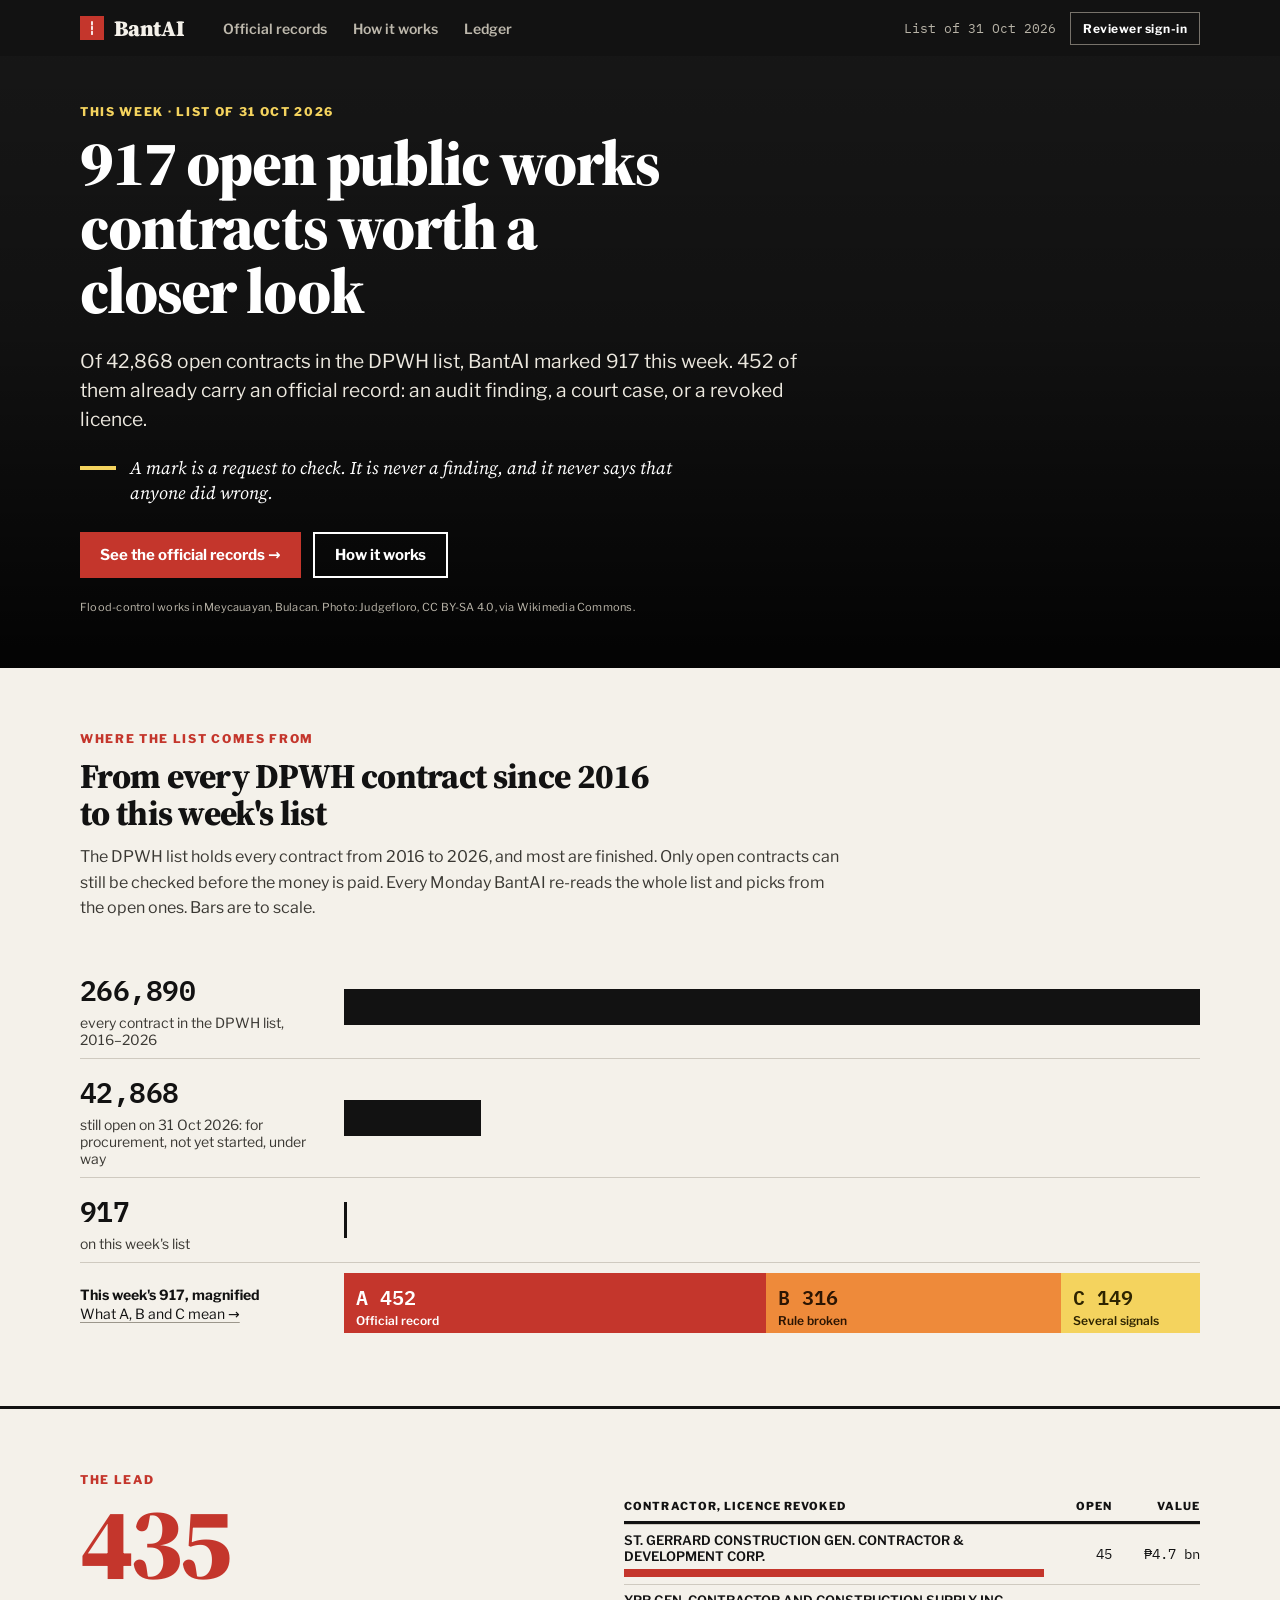
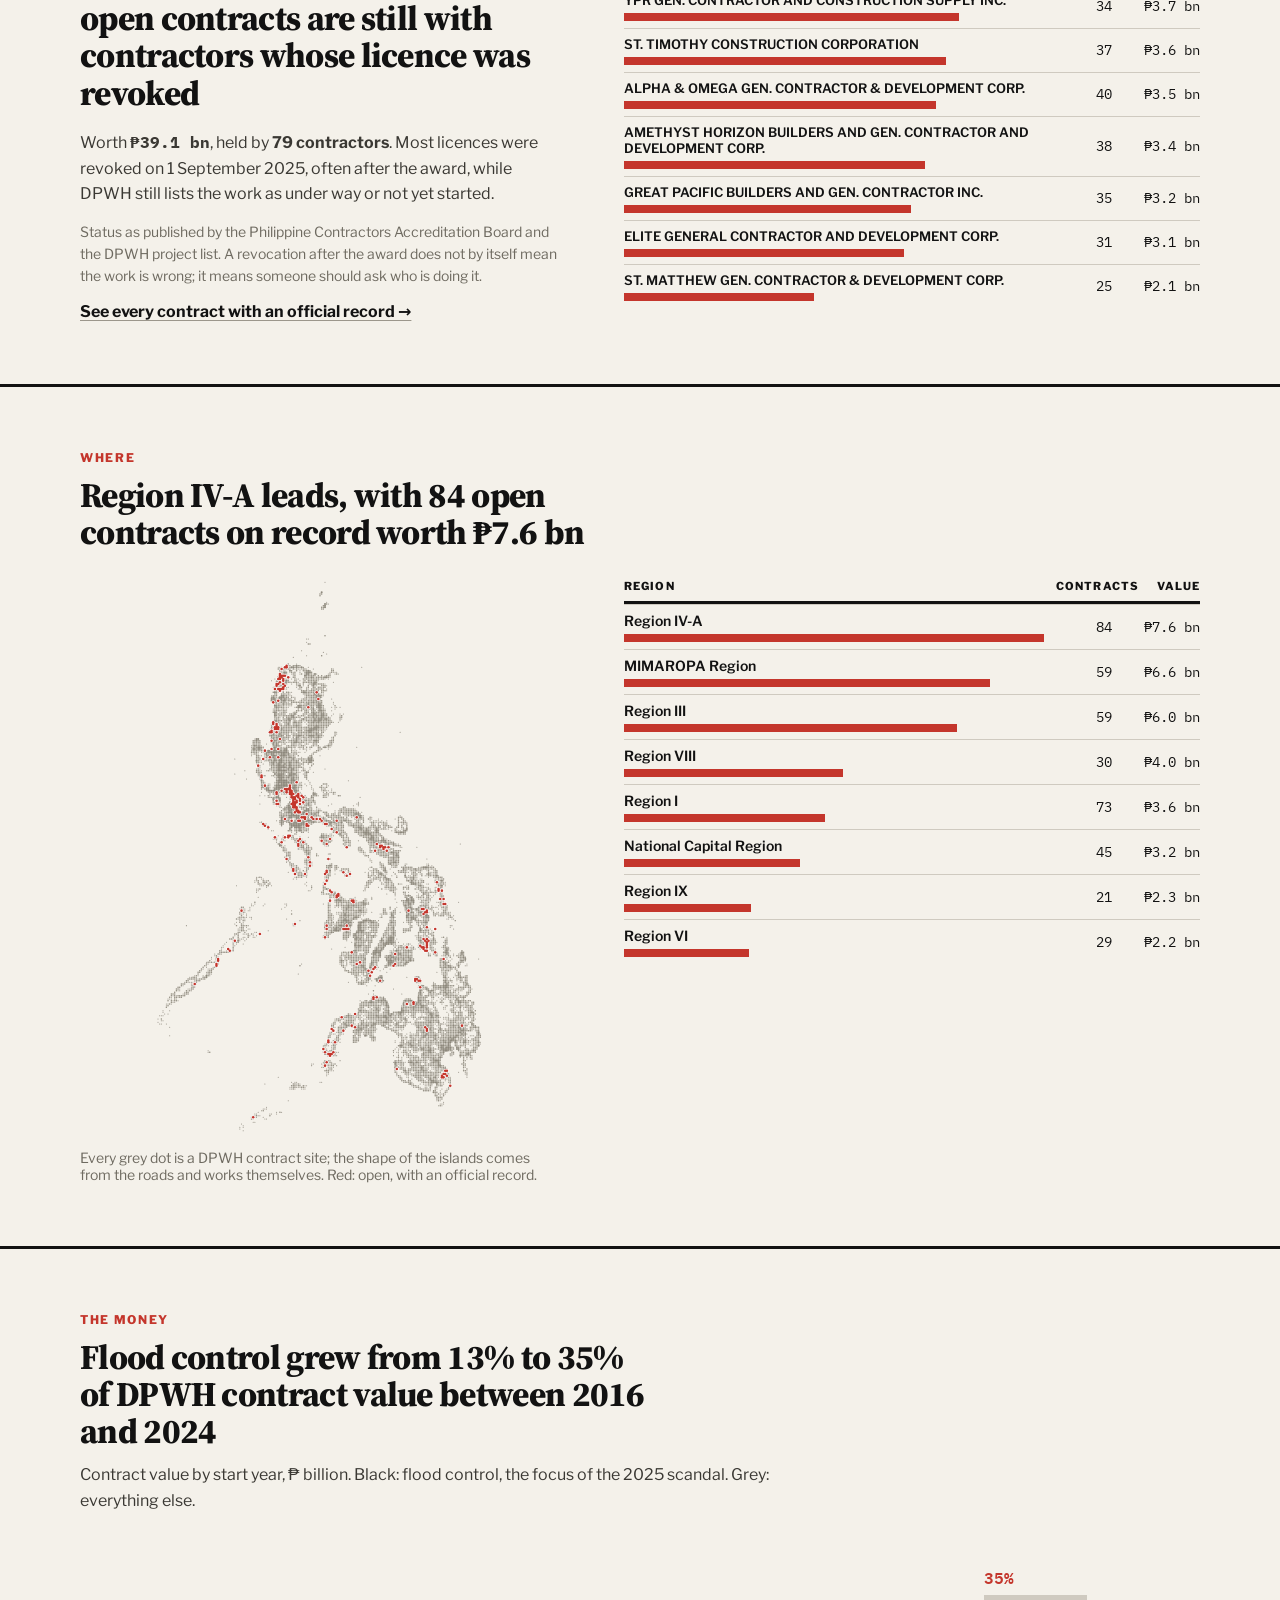
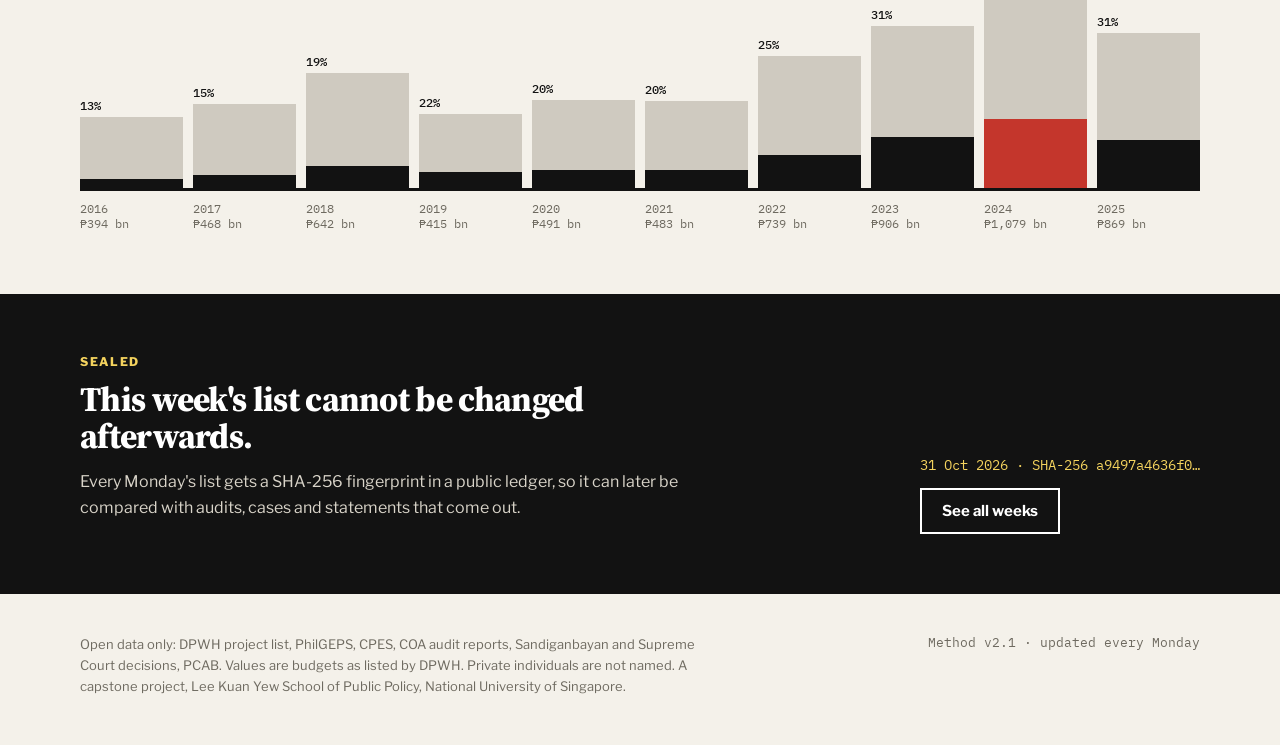
==== commit 11b1e126: "Fit to screen, one header, fuller method page Co-Authored-By: Claude Opus 5.5 <noreply@anthropic.com" ====
--- a/index.html
+++ b/index.html
@@ -6,15 +6,18 @@
 <meta name="description" content="A weekly, open-data screen of DPWH public works contracts in the Philippines. A mark is a request to look, never an accusation.">
 <link rel="stylesheet" href="assets/style.css">
 <style>
-.lead{display:grid;grid-template-columns:minmax(0,1fr) minmax(0,1fr);gap:64px;margin-top:8px;align-items:start}
-.big-n{font-family:var(--serif);font-weight:900;font-size:128px;line-height:.85;letter-spacing:-.04em;color:var(--red)}
-.hbar{display:grid;grid-template-columns:minmax(0,1fr) 64px 84px;gap:12px;align-items:center;padding:10px 0;border-top:1px solid var(--line);font-size:14px}
-.hbar .b{height:12px;background:var(--red);margin-top:6px}
-.where{display:grid;grid-template-columns:minmax(0,420px) minmax(0,1fr);gap:64px;margin-top:40px;align-items:start}
-.yrs{display:grid;gap:10px;align-items:end;height:280px;border-bottom:3px solid var(--ink);margin-top:36px;position:relative}
-.cta{display:inline-flex;align-items:center;gap:10px;min-height:48px;padding:0 20px;font-weight:700;font-size:15px;text-decoration:none!important}
-@media (max-width:900px){.lead,.where{grid-template-columns:1fr}.big-n{font-size:84px}}
+.lead{display:grid;grid-template-columns:minmax(0,5fr) minmax(0,6fr);gap:clamp(28px,5vw,64px);margin-top:4px;align-items:start}
+.big-n{font-family:var(--serif);font-weight:900;font-size:clamp(72px,8vw,112px);line-height:.85;letter-spacing:-.04em;color:var(--red)}
+.where{display:grid;grid-template-columns:minmax(0,5fr) minmax(0,6fr);gap:clamp(28px,5vw,64px);margin-top:clamp(18px,3vh,32px);align-items:start}
+.where img{display:block;max-width:100%;max-height:min(560px,64vh);width:auto;height:auto;margin:0 auto}
+.yrs{display:grid;gap:clamp(4px,1vw,10px);align-items:end;height:clamp(170px,30vh,250px);border-bottom:3px solid var(--ink);margin-top:clamp(18px,3vh,30px)}
+.yrs>div{display:flex;flex-direction:column;justify-content:flex-end;height:100%}
+.cta{display:inline-flex;align-items:center;gap:10px;min-height:46px;padding:0 20px;font-weight:700;font-size:15px;text-decoration:none!important}
+.hero .principle{display:flex;gap:14px;align-items:flex-start;margin-top:22px;max-width:640px;font-family:var(--serif);font-style:italic;font-size:clamp(16px,1.4vw,19px);line-height:1.4;color:#fff}
+.hero .principle::before{content:"";flex:0 0 36px;height:4px;background:var(--yellow);margin-top:.6em}
+@media (max-width:900px){.lead,.where{grid-template-columns:1fr}}
 </style>
+
 </head>
 <body>
 <header id="top"></header>
@@ -25,26 +28,21 @@
     <div class="kicker" style="color:#F4D35E" id="kick">This week</div>
     <h1 id="headline">Open public works contracts worth a closer look</h1>
     <p class="dek" id="dek">BantAI reads the whole DPWH project list every Monday and marks the open contracts to check first.</p>
-    <div style="display:flex;flex-wrap:wrap;gap:12px;margin-top:32px">
+    <p class="principle">A mark is a request to check. It is never a finding, and it never says that anyone did wrong.</p>
+    <div style="display:flex;flex-wrap:wrap;gap:12px;margin-top:26px">
       <a class="cta" href="queue.html" style="background:var(--red);color:#fff">See the official records →</a>
       <a class="cta" href="method.html" style="border:2px solid #fff;color:#fff">How it works</a>
     </div>
-    <div class="credit" style="margin-top:28px">Flood-control works in Meycauayan, Bulacan. Photo: Judgefloro, CC BY-SA 4.0, via Wikimedia Commons.</div>
+    <div class="credit" style="margin-top:22px">Flood-control works in Meycauayan, Bulacan. Photo: Judgefloro, CC BY-SA 4.0, via Wikimedia Commons.</div>
   </div>
 </section>
 
-<section style="padding:72px 0 24px">
-  <div class="col" style="display:grid;grid-template-columns:120px minmax(0,1fr);gap:32px;align-items:start">
-    <div style="height:8px;background:var(--red);margin-top:28px"></div>
-    <p class="serif" style="font-size:42px;line-height:1.14;font-weight:600;font-style:italic;color:var(--ink);margin:0;max-width:920px">A mark is a request to check. It is never a finding, and it never says that anyone did wrong.</p>
-  </div>
-</section>
 
-<section class="block" style="border-top:0;padding-top:48px">
+<section class="block" style="border-top:0">
   <div class="col">
-    <div class="kicker">The week in one picture</div>
-    <h2 class="h2">From a quarter of a million contracts to a working list</h2>
-    <p style="margin-top:16px;max-width:760px">Only open contracts can still be checked before the money is paid. Bars are to scale.</p>
+    <div class="kicker">Where the list comes from</div>
+    <h2 class="h2" id="funHead">From every DPWH contract on record to this week's list</h2>
+    <p style="margin-top:12px;max-width:760px" id="funDek">The DPWH list holds every contract since 2016, and most are finished. Only open contracts can still be checked before the money is paid. Every Monday BantAI re-reads the whole list and picks from the open ones. Bars are to scale.</p>
     <div class="fun" id="funnel"></div>
   </div>
 </section>
@@ -55,13 +53,13 @@
     <div class="lead">
       <div>
         <div class="big-n" id="revN">—</div>
-        <h2 class="h2" style="margin-top:18px" id="revHead">open contracts are still with contractors whose licence was revoked</h2>
+        <h2 class="h2" style="margin-top:14px" id="revHead">open contracts are still with contractors whose licence was revoked</h2>
         <p style="margin-top:18px" id="revText"></p>
         <p style="font-size:14px;color:var(--mute)">Status as published by the Philippine Contractors Accreditation Board and the DPWH project list. A revocation after the award does not by itself mean the work is wrong; it means someone should ask who is doing it.</p>
         <a href="queue.html" style="font-weight:700">See every contract with an official record →</a>
       </div>
       <div>
-        <div style="display:grid;grid-template-columns:minmax(0,1fr) 64px 84px;gap:12px;font-size:11px;font-weight:800;letter-spacing:.1em;text-transform:uppercase;padding-bottom:10px;border-bottom:3px solid var(--ink)"><span>Contractor, licence revoked</span><span style="text-align:right">Open</span><span style="text-align:right">Value</span></div>
+        <div class="hhead"><span>Contractor, licence revoked</span><span>Open</span><span>Value</span></div>
         <div id="firms"></div>
       </div>
     </div>
@@ -74,11 +72,11 @@
     <h2 class="h2" id="whereHead">Open contracts with an official record, by region</h2>
     <div class="where">
       <figure style="margin:0">
-        <img src="assets/ph_roads.svg" alt="Map of the Philippines drawn from DPWH contract sites; open contracts with an official record in red" style="width:100%;height:auto;display:block">
+        <img src="assets/ph_roads.svg" alt="Map of the Philippines drawn from DPWH contract sites; open contracts with an official record in red">
         <figcaption class="small" style="color:var(--mute);margin-top:10px">Every grey dot is a DPWH contract site; the shape of the islands comes from the roads and works themselves. Red: open, with an official record.</figcaption>
       </figure>
       <div>
-        <div style="display:grid;grid-template-columns:minmax(0,1fr) 64px 84px;gap:12px;font-size:11px;font-weight:800;letter-spacing:.1em;text-transform:uppercase;padding-bottom:10px;border-bottom:3px solid var(--ink)"><span>Region</span><span style="text-align:right">Contracts</span><span style="text-align:right">Value</span></div>
+        <div class="hhead"><span>Region</span><span>Contracts</span><span>Value</span></div>
         <div id="regions"></div>
       </div>
     </div>
@@ -89,26 +87,14 @@
   <div class="col">
     <div class="kicker">The money</div>
     <h2 class="h2" id="floodTitle">Flood control's share of DPWH contract value</h2>
-    <p style="margin-top:14px;max-width:760px">Contract value by start year, ₱ billion. Black: flood control, the focus of the 2025 scandal. Grey: everything else.</p>
+    <p style="margin-top:12px;max-width:760px">Contract value by start year, ₱ billion. Black: flood control, the focus of the 2025 scandal. Grey: everything else.</p>
     <div class="yrs" id="years" role="img"></div>
-    <div id="yearLabels" class="mono" style="display:grid;gap:10px;margin-top:10px;font-size:12px;color:var(--mute)"></div>
+    <div id="yearLabels" class="mono" style="display:grid;gap:clamp(4px,1vw,10px);margin-top:10px;font-size:12px;color:var(--mute)"></div>
   </div>
 </section>
 
-<section class="block">
-  <div class="col">
-    <div class="kicker">The marks</div>
-    <h2 class="h2">Three reasons a contract is in the list</h2>
-    <div class="marks">
-      <div style="background:var(--red);color:#fff"><div class="L">A</div><h3>Official record</h3><p>An audit, a court case, an official statement, the ghost-project list, or a revoked licence already names the contract or its contractor.</p><div class="aud" id="nA">Public</div></div>
-      <div style="background:var(--orange);color:#2B1503"><div class="L">B</div><h3>Rule broken</h3><p>The figures contradict a law or each other: an award above the approved budget, a contract above the contractor's licence limit.</p><div class="aud" id="nB">Review team</div></div>
-      <div style="background:var(--yellow);color:#2E2400"><div class="L">C</div><h3>Several signals</h3><p>Three or more of six independent warning signs fire on the same contract: tender, price, track record, concentration, site, licence limit.</p><div class="aud" id="nC">Review team</div></div>
-    </div>
-    <p style="margin-top:24px"><a href="method.html" style="font-weight:700">Every check, the evidence behind it, and its limits →</a></p>
-  </div>
-</section>
 
-<section class="dark" style="padding:64px 0">
+<section class="dark" style="padding:clamp(36px,7vh,60px) 0">
   <div class="col" style="display:flex;flex-wrap:wrap;align-items:flex-end;justify-content:space-between;gap:32px">
     <div><div class="kicker" style="color:#F4D35E">Sealed</div><h2 class="h2" style="color:#fff;max-width:640px">This week's list cannot be changed afterwards.</h2>
       <p style="margin-top:14px;max-width:620px">Every Monday's list gets a SHA-256 fingerprint in a public ledger, so it can later be compared with audits, cases and statements that come out.</p></div>
@@ -123,7 +109,7 @@
 </div>
 <script src="assets/core.js"></script>
 <script>
-B.header('home', { light: true });
+B.header('home');
 B.publicData().then(p => {
   const t = p.totals, tt = t.tiers, marked = tt.A + tt.B + tt.C;
   document.getElementById('kick').textContent = `This week · list of ${B.date(p.snapshot)}`;
@@ -131,22 +117,25 @@
   document.getElementById('dek').textContent = `Of ${B.n(t.open)} open contracts in the DPWH list, BantAI marked ${B.n(marked)} this week. ${B.n(tt.A)} of them already carry an official record: an audit finding, a court case, or a revoked licence.`;
 
   // funnel
-  const rows = [[t.contracts, 'contracts in the DPWH list'], [t.open, 'still open: procurement, not started, under way'], [marked, 'marked this week']];
+  const span = p.span || [2016, new Date(p.snapshot).getFullYear()];
+  document.getElementById('funHead').textContent = `From every DPWH contract since ${span[0]} to this week's list`;
+  document.getElementById('funDek').textContent = `The DPWH list holds every contract from ${span[0]} to ${span[1]}, and most are finished. Only open contracts can still be checked before the money is paid. Every Monday BantAI re-reads the whole list and picks from the open ones. Bars are to scale.`;
+  const rows = [[t.contracts, `every contract in the DPWH list, ${span[0]}–${span[1]}`], [t.open, `still open on ${B.date(p.snapshot)}: for procurement, not yet started, under way`], [marked, `on this week's list`]];
   let h = rows.map(([n, l]) => `<div class="row"><div class="lab"><div class="n">${B.n(n)}</div><div class="lt">${l}</div></div><div><div class="bar" style="width:${Math.max(0.25, 100 * n / t.contracts)}%"></div></div></div>`).join('');
-  h += `<div class="row" style="border-bottom:0"><div class="lab"><div class="lt" style="font-weight:700;color:var(--ink)">The ${B.n(marked)}, magnified</div></div><div><div style="display:flex;height:64px">` +
+  h += `<div class="row" style="border-bottom:0"><div class="lab"><div class="lt" style="font-weight:700;color:var(--ink)">This week's ${B.n(marked)}, magnified</div><div class="lt"><a href="method.html#marks">What A, B and C mean →</a></div></div><div><div style="display:flex;height:clamp(48px,7vh,60px)">` +
     [['A', 'var(--red)', '#fff', 'Official record'], ['B', 'var(--orange)', '#2B1503', 'Rule broken'], ['C', 'var(--yellow)', '#2E2400', 'Several signals']].map(([k, bg, fg, l]) =>
-      `<div style="width:${100 * tt[k] / marked}%;background:${bg};color:${fg};padding:10px 12px;overflow:hidden"><div class="mono" style="font-size:22px;font-weight:600">${k} ${B.n(tt[k])}</div><div style="font-size:12px;font-weight:600">${l}</div></div>`).join('') + `</div></div></div>`;
+      `<div style="width:${100 * tt[k] / marked}%;background:${bg};color:${fg};padding:8px 12px;overflow:hidden;white-space:nowrap"><div class="mono" style="font-size:clamp(16px,1.6vw,20px);font-weight:600">${k} ${B.n(tt[k])}</div><div style="font-size:12px;font-weight:600">${l}</div></div>`).join('') + `</div></div></div>`;
   document.getElementById('funnel').innerHTML = h;
 
   // lead story
   document.getElementById('revN').textContent = B.n(t.revoked_contracts);
   document.getElementById('revText').innerHTML = `Worth <b class="mono">${B.peso(t.revoked_value)}</b>, held by <b>${B.n(t.revoked_firms)} contractors</b>. Most licences were revoked on 1 September 2025, often after the award, while DPWH still lists the work as under way or not yet started.`;
   const fmax = Math.max(...p.firms.map(f => f.value));
-  document.getElementById('firms').innerHTML = p.firms.slice(0, 8).map(f => `<div class="hbar"><div><div style="font-weight:600">${B.esc(f.firm)}</div><div class="b" style="width:${(100 * f.value / fmax).toFixed(1)}%"></div></div><div class="mono" style="text-align:right">${f.n}</div><div class="mono" style="text-align:right">${B.peso(f.value)}</div></div>`).join('');
+  document.getElementById('firms').innerHTML = p.firms.slice(0, 8).map(f => `<div class="hbar"><div><div style="font-weight:600;font-size:13px">${B.esc(f.firm)}</div><div class="b" style="width:${(100 * f.value / fmax).toFixed(1)}%"></div></div><div class="mono">${f.n}</div><div class="mono">${B.peso(f.value)}</div></div>`).join('');
 
   // where
   const rmax = Math.max(...p.regions.map(r => r.value));
-  document.getElementById('regions').innerHTML = p.regions.slice(0, 10).map(r => `<div class="hbar"><div><div style="font-weight:600">${B.esc(r.region)}</div><div class="b" style="width:${(100 * r.value / rmax).toFixed(1)}%"></div></div><div class="mono" style="text-align:right">${r.n}</div><div class="mono" style="text-align:right">${B.peso(r.value)}</div></div>`).join('');
+  document.getElementById('regions').innerHTML = p.regions.slice(0, 8).map(r => `<div class="hbar"><div><div style="font-weight:600">${B.esc(r.region)}</div><div class="b" style="width:${(100 * r.value / rmax).toFixed(1)}%"></div></div><div class="mono">${r.n}</div><div class="mono">${B.peso(r.value)}</div></div>`).join('');
   const top = p.regions[0];
   document.getElementById('whereHead').textContent = `${top.region} leads, with ${B.n(top.n)} open contracts on record worth ${B.peso(top.value)}`;
 
@@ -156,15 +145,12 @@
   document.getElementById('floodTitle').textContent = `Flood control grew from ${share(first)}% to ${share(peak)}% of DPWH contract value between ${first.year} and ${peak.year}`;
   const yr = document.getElementById('years'); yr.style.gridTemplateColumns = `repeat(${ys.length},minmax(0,1fr))`;
   yr.setAttribute('aria-label', 'Flood control share by year: ' + ys.map(y => `${y.year} ${share(y)}%`).join(', '));
-  yr.innerHTML = ys.map(y => `<div style="display:flex;flex-direction:column;justify-content:flex-end;height:100%;position:relative">
-    <span class="mono" style="font-size:${y === peak ? 18 : 13}px;font-weight:${y === peak ? 600 : 500};margin-bottom:6px;color:${y === peak ? 'var(--red)' : 'var(--ink)'}">${share(y)}%</span>
-    <div style="height:${((y.all - y.flood) / max * 230).toFixed(1)}px;background:#CFCAC0"></div><div style="height:${(y.flood / max * 230).toFixed(1)}px;background:${y === peak ? 'var(--red)' : 'var(--ink)'}"></div></div>`).join('');
+  yr.innerHTML = ys.map(y => `<div>
+    <span class="mono" style="font-size:${y === peak ? 16 : 12}px;font-weight:${y === peak ? 600 : 500};margin-bottom:4px;color:${y === peak ? 'var(--red)' : 'var(--ink)'}">${share(y)}%</span>
+    <div style="height:${(78 * (y.all - y.flood) / max).toFixed(1)}%;background:#CFCAC0"></div><div style="height:${(78 * y.flood / max).toFixed(1)}%;background:${y === peak ? 'var(--red)' : 'var(--ink)'}"></div></div>`).join('');
   const yl = document.getElementById('yearLabels'); yl.style.gridTemplateColumns = yr.style.gridTemplateColumns;
   yl.innerHTML = ys.map(y => `<span>${y.year}<br>₱${B.n(Math.round(y.all / 1e9))} bn</span>`).join('');
 
-  document.getElementById('nA').textContent = `${B.n(tt.A)} this week · public`;
-  document.getElementById('nB').textContent = `${B.n(tt.B)} this week · review team`;
-  document.getElementById('nC').textContent = `${B.n(tt.C)} this week · review team`;
   document.getElementById('seal').textContent = `${B.date(p.snapshot)} · SHA-256 ${p.sha256.slice(0, 12)}…`;
   document.getElementById('method').textContent = `Method ${p.method} · updated every Monday`;
   document.getElementById('main').setAttribute('aria-busy', 'false');
--- a/assets/style.css
+++ b/assets/style.css
@@ -14,28 +14,28 @@
 button,input,select,textarea{font:inherit;color:inherit}
 .num,.mono{font-family:var(--mono);font-variant-numeric:tabular-nums}
 .serif{font-family:var(--serif)}
-.wrap,.col{max-width:1240px;margin:0 auto;padding:0 32px}
+.wrap,.col{max-width:1200px;margin:0 auto;padding:0 clamp(16px,3.5vw,40px)}
 .muted{color:var(--muted)}.small{font-size:14px}.tiny{font-size:12px}
 .card{background:var(--card);border:0;border-top:3px solid var(--ink);padding:22px 22px 24px}
-h1{font-family:var(--serif);font-size:52px;line-height:1.02;font-weight:900;letter-spacing:-.025em;margin:0}
+h1{font-family:var(--serif);font-size:clamp(30px,3.6vw,48px);line-height:1.02;font-weight:900;letter-spacing:-.025em;margin:0}
 h2{font-family:var(--serif);font-size:24px;font-weight:800;letter-spacing:-.01em;line-height:1.15;margin:0}
 h3{font-family:var(--serif)}
 .label,.kicker{font-family:var(--sans);font-size:12px;font-weight:800;letter-spacing:.14em;text-transform:uppercase;color:var(--red);margin:0 0 12px}
-.h2{font-family:var(--serif);font-weight:800;font-size:44px;line-height:1.05;letter-spacing:-.02em;margin:10px 0 0}
+.h2{font-family:var(--serif);font-weight:800;font-size:clamp(26px,2.7vw,38px);line-height:1.08;letter-spacing:-.02em;margin:8px 0 0;max-width:30ch}
 .lane{height:3px;background:var(--ink)}
 
 /* header: newspaper bar */
 .top{background:var(--ink);color:var(--paper)}
-.top .wrap{min-height:60px;display:flex;flex-wrap:wrap;align-items:center;justify-content:space-between;gap:16px}
-.top.light{background:var(--ink);color:var(--paper)}
+.top .wrap{min-height:56px;display:flex;flex-wrap:wrap;align-items:center;justify-content:space-between;gap:12px 24px}
+.top .left{display:flex;align-items:center;gap:clamp(18px,3vw,40px);flex-wrap:wrap}
+.top .right{display:flex;align-items:center;gap:14px;font-size:13px;color:#B9B4A8}
 .brand{display:flex;align-items:center;gap:10px;text-decoration:none;color:inherit;font-family:var(--serif);font-weight:900;font-size:22px;letter-spacing:-.01em}
 .brand i{display:inline-flex;width:24px;height:24px;align-items:center;justify-content:center;background:var(--red);color:#fff!important}
 .nav{display:flex;gap:26px;font-size:14px;font-weight:600;align-items:center;flex-wrap:wrap}
-.nav a{text-decoration:none;color:#BDB8AC;padding:20px 0;border-bottom:3px solid transparent}
+.nav a{text-decoration:none;color:#BDB8AC;padding:18px 0 15px;border-bottom:3px solid transparent}
 .nav a.on{color:#fff;border-bottom-color:var(--red)}
-.top.light .nav a{color:#D9D4C9;padding:20px 0}
 .pill{display:inline-flex;align-items:center;gap:8px;min-height:38px;padding:0 14px;border:1.5px solid currentColor;border-radius:0;text-decoration:none!important;font-size:13px;font-weight:700;letter-spacing:.02em;background:transparent;cursor:pointer;color:inherit}
-.who{display:inline-flex;align-items:center;gap:6px;padding:6px 10px;border:1.5px solid #5C5850;border-radius:0;font-size:12px;font-weight:700;letter-spacing:.04em;color:#fff;background:transparent;cursor:pointer;text-decoration:none}
+.who{display:inline-flex;align-items:center;gap:6px;padding:8px 12px;border:1.5px solid #77726A;white-space:nowrap;border-radius:0;font-size:12px;font-weight:700;letter-spacing:.04em;color:#fff;background:transparent;cursor:pointer;text-decoration:none}
 .dot{width:7px;height:7px;border-radius:50%;background:#7FBF8E;display:inline-block}
 
 /* marks */
@@ -74,7 +74,7 @@
 .x{width:32px;height:32px;border:0;background:transparent;cursor:pointer;font-size:16px;color:var(--faint)}
 
 /* sign-in */
-.lock{max-width:460px;margin:80px auto;text-align:left}
+.lock{max-width:460px;margin:clamp(32px,8vh,72px) 0;text-align:left}
 .lock input{width:100%;min-height:48px;padding:0 14px;border:1.5px solid var(--ink);border-radius:0;font-size:15px;background:var(--card)}
 .err{color:var(--a);font-size:13px;min-height:18px;margin-top:8px}
 
@@ -85,7 +85,7 @@
 .kv>div{padding:16px 16px 16px 0;border-right:1px solid var(--line)}
 .kv>div+div{padding-left:16px}.kv>div:last-child{border-right:0}
 .big{font-family:var(--mono);font-size:24px;font-weight:600;letter-spacing:-.01em}
-#map{height:420px;border:0;border-top:3px solid var(--ink);overflow:hidden;background:#E9E6DD}
+#map{height:min(420px,58vh);border:0;border-top:3px solid var(--ink);overflow:hidden;background:#E9E6DD}
 .seg{display:inline-flex;border:1.5px solid var(--ink)}
 .seg button{min-height:34px;padding:0 14px;border:0;border-radius:0;background:transparent;cursor:pointer;font-size:13px;font-weight:600;color:var(--ink)}
 .seg button.on{background:var(--ink);color:var(--paper)}
@@ -96,19 +96,19 @@
 
 /* editorial blocks (home, method) */
 .f{font-family:var(--sans);color:var(--ink)}
-.f p{font-size:18px;line-height:1.6;color:var(--ink2);margin:0 0 14px}
-.block{padding:88px 0;border-top:3px solid var(--ink)}
-.hero{position:relative;min-height:620px;display:flex;align-items:flex-end;background:#1a1a1a center/cover no-repeat;color:#fff}
+.f p{font-size:clamp(16px,1.25vw,18px);line-height:1.6;color:var(--ink2);margin:0 0 14px}
+.block{padding:clamp(36px,7vh,72px) 0;border-top:3px solid var(--ink)}
+.hero{position:relative;min-height:min(560px,72svh);display:flex;align-items:flex-end;background:#1a1a1a center/cover no-repeat;color:#fff}
 .hero::before{content:"";position:absolute;inset:0;background:linear-gradient(180deg,rgba(0,0,0,.15) 0%,rgba(0,0,0,.35) 45%,rgba(0,0,0,.88) 100%)}
-.hero .col{position:relative;padding-bottom:60px;width:100%}
-.hero h1{font-size:76px;line-height:.98;letter-spacing:-.03em;margin:16px 0 0;max-width:1000px;color:#fff}
-.hero .dek{font-size:22px;line-height:1.5;color:#ECE8DF;max-width:720px;margin:24px 0 0}
+.hero .col{position:relative;padding-bottom:clamp(28px,6vh,56px);padding-top:48px;width:100%}
+.hero h1{font-size:clamp(34px,5vw,64px);line-height:1;letter-spacing:-.03em;margin:12px 0 0;max-width:18ch;color:#fff}
+.hero .dek{font-size:clamp(16px,1.5vw,20px);line-height:1.5;color:#ECE8DF;max-width:720px;margin:24px 0 0}
 .credit{font-size:11px;color:#BDB8AC;letter-spacing:.02em}
-.fun{margin-top:44px}
-.fun .row{display:grid;grid-template-columns:220px minmax(0,1fr);gap:24px;align-items:center;padding:14px 0;border-bottom:1px solid var(--line)}
-.fun .lab .n{font-family:var(--mono);font-size:34px;font-weight:600;letter-spacing:-.02em}
+.fun{margin-top:clamp(20px,4vh,36px)}
+.fun .row{display:grid;grid-template-columns:minmax(150px,240px) minmax(0,1fr);gap:24px;align-items:center;padding:10px 0;border-bottom:1px solid var(--line)}
+.fun .lab .n{font-family:var(--mono);font-size:clamp(22px,2.2vw,30px);font-weight:600;letter-spacing:-.02em}
 .fun .lab .lt{font-size:14px;color:var(--ink2);margin-top:2px}
-.bar{height:44px;background:var(--ink)}
+.bar{height:clamp(24px,4vh,36px);background:var(--ink)}
 .marks{display:grid;grid-template-columns:repeat(3,minmax(0,1fr));margin-top:44px}
 .marks>div{padding:36px 30px 40px;min-height:320px;display:flex;flex-direction:column}
 .marks .L{font-family:var(--serif);font-weight:900;font-size:120px;line-height:.8}
@@ -117,4 +117,10 @@
 .marks .aud{margin-top:auto;padding-top:22px;font-size:12px;font-weight:800;letter-spacing:.12em;text-transform:uppercase}
 .dark{background:var(--ink);color:var(--paper)}
 .dark p{color:#D9D4C9}
-@media (max-width:900px){h1{font-size:38px}.hero h1{font-size:46px}.h2{font-size:34px}.wrap,.col{padding:0 18px}.kv{grid-template-columns:1fr}.kv>div{border-right:0;padding-left:0!important}.frow{grid-template-columns:1fr}.marks{grid-template-columns:1fr}.fun .row{grid-template-columns:1fr}}
+@media (max-width:900px){.kv{grid-template-columns:1fr}.kv>div{border-right:0;padding-left:0!important}.frow{grid-template-columns:1fr}.marks{grid-template-columns:1fr}.fun .row{grid-template-columns:1fr}}
+
+/* data rows shared by home and method */
+.hbar{display:grid;grid-template-columns:minmax(0,1fr) 56px 76px;gap:12px;align-items:center;padding:7px 0;border-top:1px solid var(--line);font-size:14px}
+.hbar .b{height:8px;background:var(--red);margin-top:5px}
+.hhead{display:grid;grid-template-columns:minmax(0,1fr) 56px 76px;gap:12px;font-size:11px;font-weight:800;letter-spacing:.1em;text-transform:uppercase;padding-bottom:8px;border-bottom:3px solid var(--ink)}
+.hhead span+span,.hbar>.mono{text-align:right}
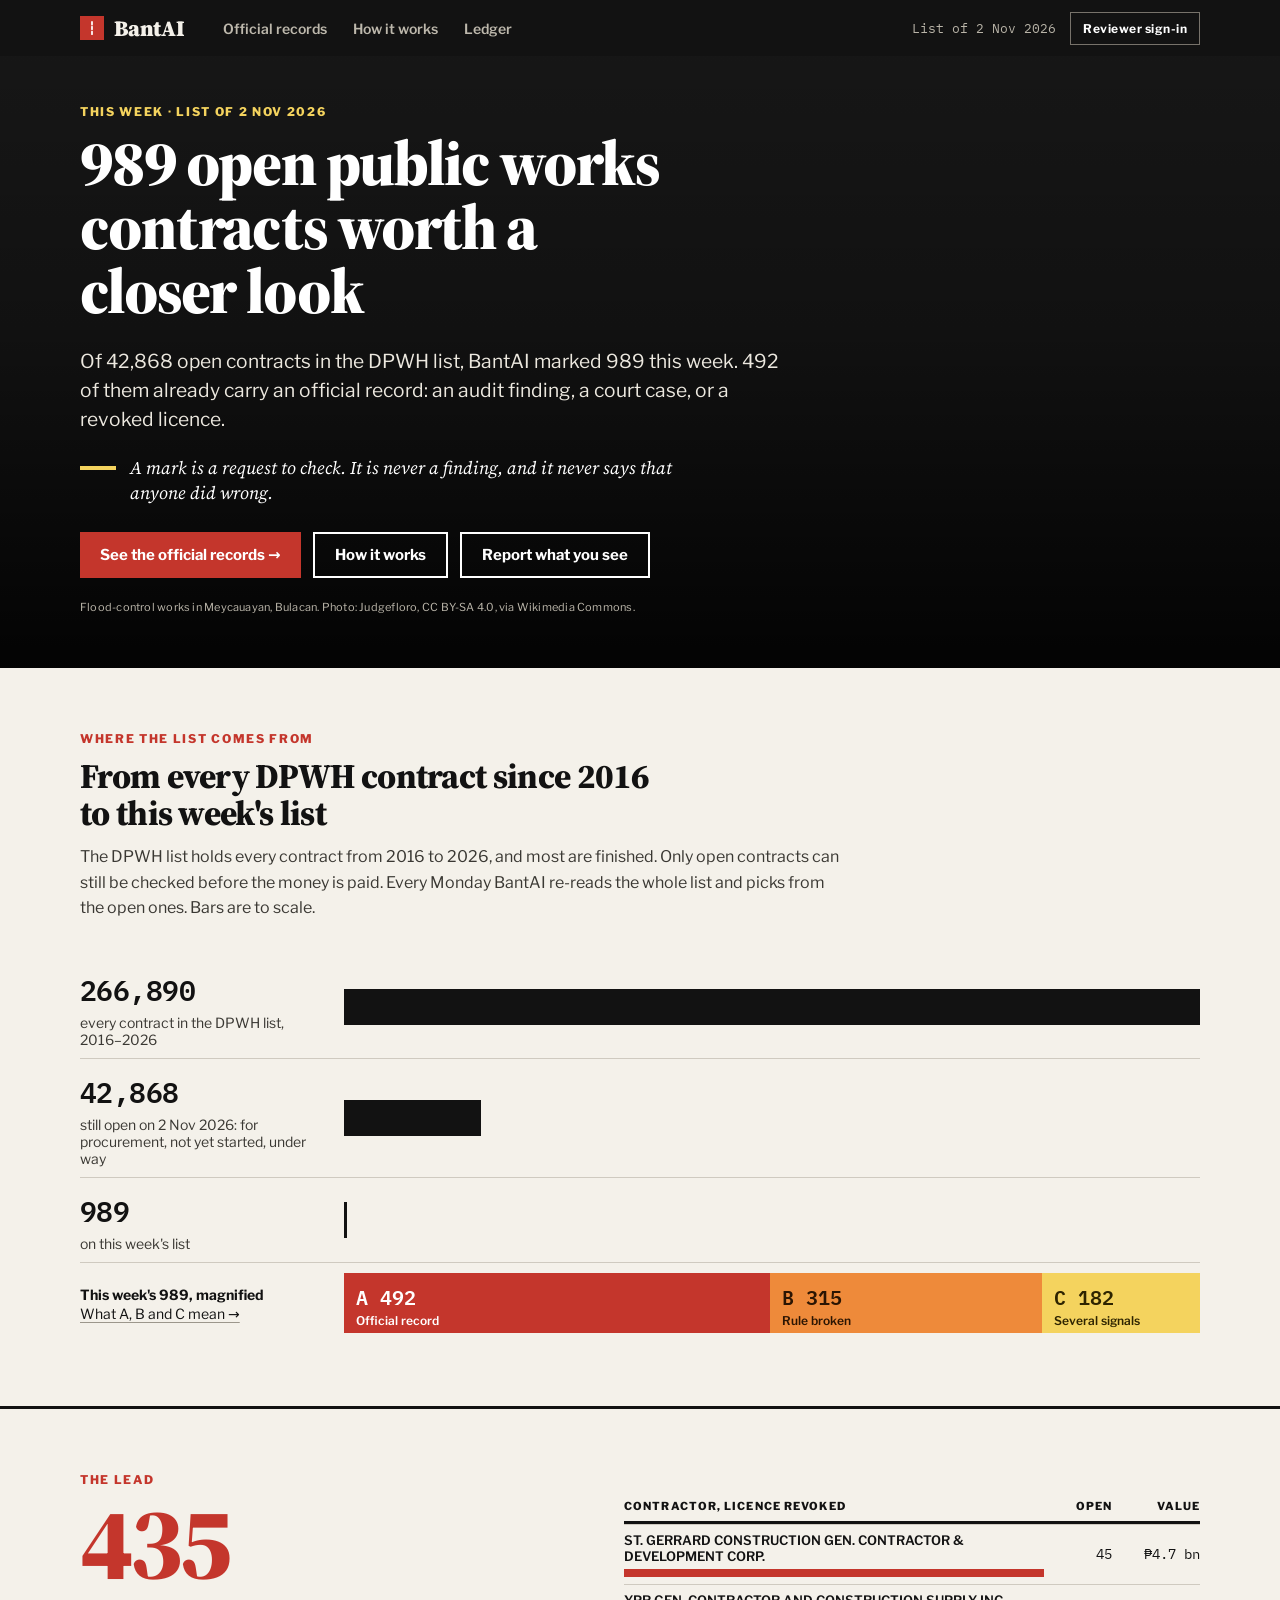
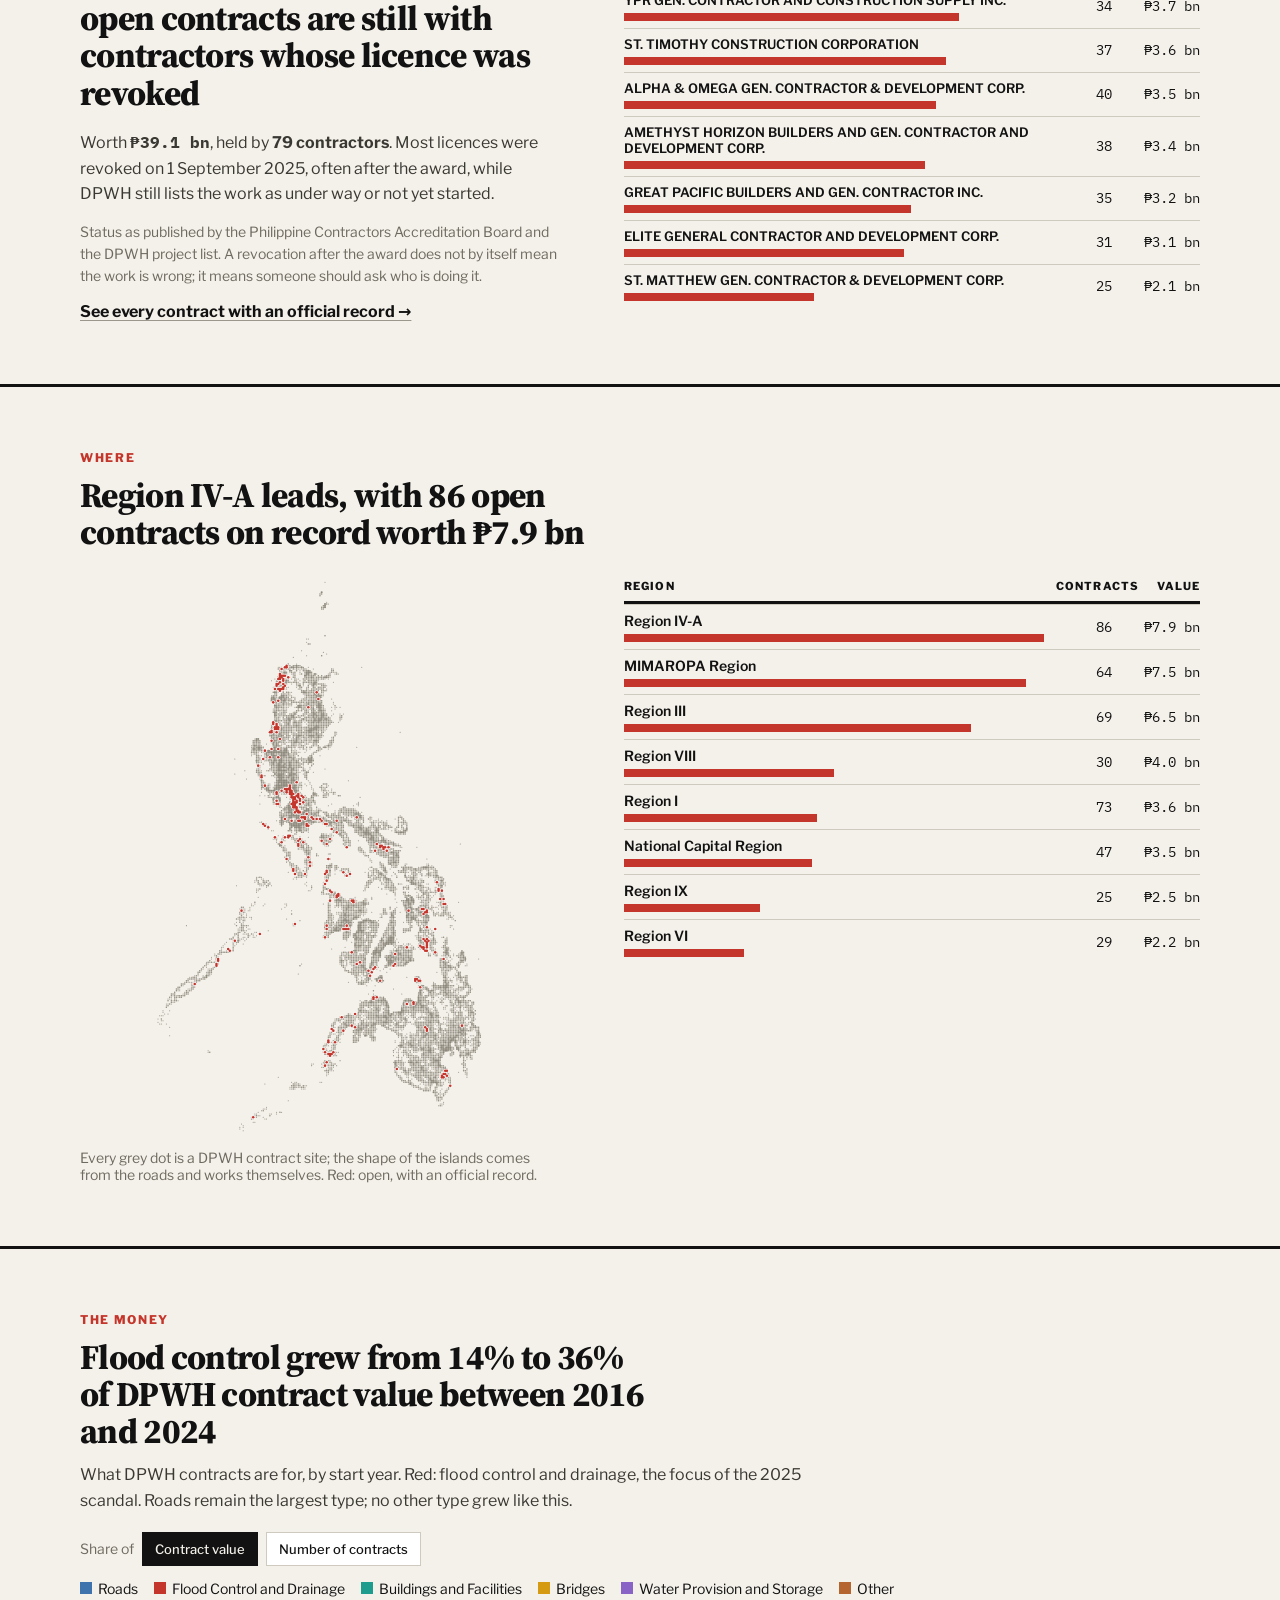
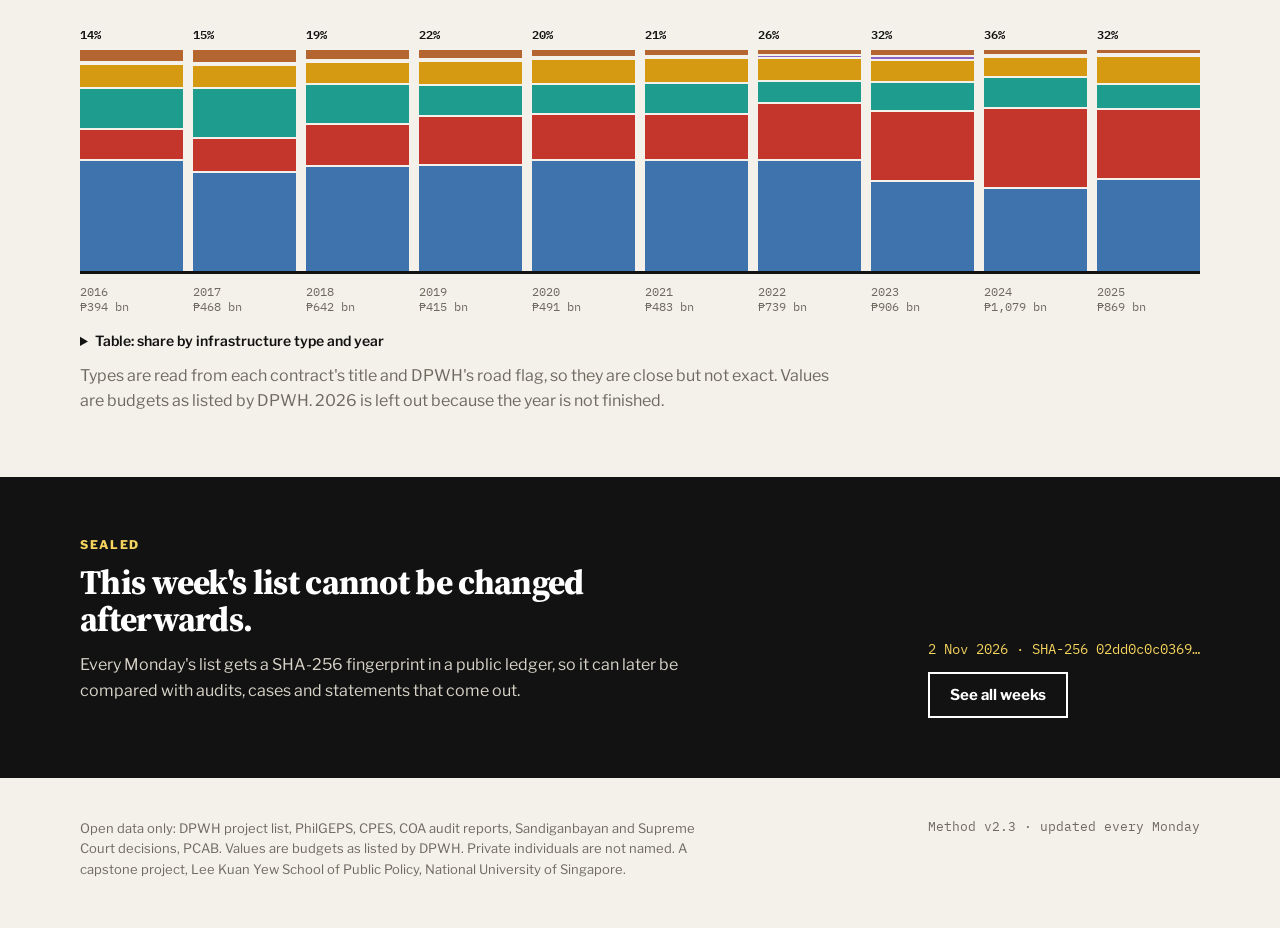
==== commit 492d30f2: "Publish reviewer checklist, referral memo, infrastructure types and the Report pop-up (Riolyka's cha" ====
--- a/index.html
+++ b/index.html
@@ -32,6 +32,7 @@
     <div style="display:flex;flex-wrap:wrap;gap:12px;margin-top:26px">
       <a class="cta" href="queue.html" style="background:var(--red);color:#fff">See the official records →</a>
       <a class="cta" href="method.html" style="border:2px solid #fff;color:#fff">How it works</a>
+      <button class="cta" id="reportHero" style="border:2px solid #fff;color:#fff;background:none;cursor:pointer">Report what you see</button>
     </div>
     <div class="credit" style="margin-top:22px">Flood-control works in Meycauayan, Bulacan. Photo: Judgefloro, CC BY-SA 4.0, via Wikimedia Commons.</div>
   </div>
@@ -87,9 +88,14 @@
   <div class="col">
     <div class="kicker">The money</div>
     <h2 class="h2" id="floodTitle">Flood control's share of DPWH contract value</h2>
-    <p style="margin-top:12px;max-width:760px">Contract value by start year, ₱ billion. Black: flood control, the focus of the 2025 scandal. Grey: everything else.</p>
-    <div class="yrs" id="years" role="img"></div>
+    <p style="margin-top:12px;max-width:760px" id="moneyDek"></p>
+    <div style="display:flex;flex-wrap:wrap;gap:8px;align-items:center;margin-top:18px"><span class="small muted">Share of</span><button class="chip on" data-m="value" aria-pressed="true">Contract value</button><button class="chip" data-m="count" aria-pressed="false">Number of contracts</button></div>
+    <div id="legend" class="small" style="display:flex;flex-wrap:wrap;gap:6px 16px;margin-top:14px"></div>
+    <div class="yrs" id="years" role="img" style="position:relative"></div>
     <div id="yearLabels" class="mono" style="display:grid;gap:clamp(4px,1vw,10px);margin-top:10px;font-size:12px;color:var(--mute)"></div>
+    <div id="ytip" class="ytip" hidden></div>
+    <details style="margin-top:18px"><summary class="small" style="cursor:pointer;font-weight:600">Table: share by infrastructure type and year</summary><div style="overflow-x:auto;margin-top:10px"><table class="ytab" id="ytab"></table></div></details>
+    <p class="small" style="margin:14px 0 0;color:var(--mute);max-width:760px" id="moneyNote"></p>
   </div>
 </section>
 
@@ -108,6 +114,7 @@
 </footer>
 </div>
 <script src="assets/core.js"></script>
+<script src="assets/report.js"></script>
 <script>
 B.header('home');
 B.publicData().then(p => {
@@ -140,16 +147,33 @@
   document.getElementById('whereHead').textContent = `${top.region} leads, with ${B.n(top.n)} open contracts on record worth ${B.peso(top.value)}`;
 
   // money
-  const ys = p.years.filter(y => y.year < new Date(p.snapshot).getFullYear()), max = Math.max(...ys.map(y => y.all));
+  const TYPES = [['Roads', '#3F73AE'], ['Flood Control and Drainage', '#C4362C'], ['Buildings and Facilities', '#1E9C8E'], ['Bridges', '#D69A12'], ['Water Provision and Storage', '#8A63C7'], ['Other', '#B5652F']];
+  const FLOOD = TYPES[1][0];
+  const thisYear = new Date(p.snapshot).getFullYear(), ys = p.years.filter(y => y.year < thisYear);
   const share = y => Math.round(100 * y.flood / y.all), first = ys[0], peak = ys.reduce((a, y) => share(y) > share(a) ? y : a, ys[0]);
   document.getElementById('floodTitle').textContent = `Flood control grew from ${share(first)}% to ${share(peak)}% of DPWH contract value between ${first.year} and ${peak.year}`;
-  const yr = document.getElementById('years'); yr.style.gridTemplateColumns = `repeat(${ys.length},minmax(0,1fr))`;
-  yr.setAttribute('aria-label', 'Flood control share by year: ' + ys.map(y => `${y.year} ${share(y)}%`).join(', '));
-  yr.innerHTML = ys.map(y => `<div>
-    <span class="mono" style="font-size:${y === peak ? 16 : 12}px;font-weight:${y === peak ? 600 : 500};margin-bottom:4px;color:${y === peak ? 'var(--red)' : 'var(--ink)'}">${share(y)}%</span>
-    <div style="height:${(78 * (y.all - y.flood) / max).toFixed(1)}%;background:#CFCAC0"></div><div style="height:${(78 * y.flood / max).toFixed(1)}%;background:${y === peak ? 'var(--red)' : 'var(--ink)'}"></div></div>`).join('');
-  const yl = document.getElementById('yearLabels'); yl.style.gridTemplateColumns = yr.style.gridTemplateColumns;
-  yl.innerHTML = ys.map(y => `<span>${y.year}<br>₱${B.n(Math.round(y.all / 1e9))} bn</span>`).join('');
+  document.getElementById('moneyDek').textContent = `What DPWH contracts are for, by start year. Red: flood control and drainage, the focus of the 2025 scandal. Roads remain the largest type; no other type grew like this.`;
+  document.getElementById('moneyNote').textContent = (p.infra_source === 'dpwh' ? "Types are DPWH's own categories." : "Types are read from each contract's title and DPWH's road flag, so they are close but not exact.") + ` Values are budgets as listed by DPWH. ${thisYear} is left out because the year is not finished.`;
+  document.getElementById('legend').innerHTML = TYPES.map(([k, col]) => `<span style="display:inline-flex;align-items:center;gap:6px"><i style="width:12px;height:12px;background:${col};display:inline-block"></i>${k}</span>`).join('');
+  const yr = document.getElementById('years'), yl = document.getElementById('yearLabels'), tip = document.getElementById('ytip');
+  function money(mode) {
+    const pct = (y, k) => 100 * y[mode][k] / (mode === 'value' ? y.all : y.n);
+    yr.style.gridTemplateColumns = yl.style.gridTemplateColumns = `repeat(${ys.length},minmax(0,1fr))`;
+    yr.setAttribute('aria-label', `${FLOOD} share of ${mode === 'value' ? 'contract value' : 'contracts'} by year: ` + ys.map(y => `${y.year} ${Math.round(pct(y, FLOOD))}%`).join(', '));
+    yr.innerHTML = ys.map(y => `<div data-y="${y.year}" style="cursor:default"><span class="mono" style="font-size:12px;font-weight:600;margin-bottom:4px">${Math.round(pct(y, FLOOD))}%</span>${TYPES.slice().reverse().map(([k, col]) => `<div style="height:${(0.9 * pct(y, k)).toFixed(2)}%;background:${col};border-top:${pct(y, k) > 0.4 ? '2px solid var(--paper)' : '0'};box-sizing:border-box"></div>`).join('')}</div>`).join('');
+    yl.innerHTML = ys.map(y => `<span>${y.year}<br>${mode === 'value' ? '₱' + B.n(Math.round(y.all / 1e9)) + ' bn' : B.n(y.n)}</span>`).join('');
+    document.getElementById('ytab').innerHTML = `<thead><tr><th>Year</th>${TYPES.map(([k]) => `<th class="r">${k}</th>`).join('')}<th class="r">${mode === 'value' ? 'Total' : 'Contracts'}</th></tr></thead><tbody>` +
+      p.years.map(y => `<tr><td class="mono">${y.year}${y.year === thisYear ? ' so far' : ''}</td>${TYPES.map(([k]) => `<td class="r mono">${pct(y, k).toFixed(1)}%</td>`).join('')}<td class="r mono">${mode === 'value' ? '₱' + B.n(Math.round(y.all / 1e9)) + ' bn' : B.n(y.n)}</td></tr>`).join('') + '</tbody>';
+    yr.querySelectorAll('[data-y]').forEach(col => {
+      const y = ys.find(v => v.year === +col.dataset.y);
+      col.onmousemove = e => { tip.hidden = false; tip.innerHTML = `<b>${y.year}</b>` + TYPES.map(([k, c2]) => `<div><i style="background:${c2}"></i>${k}<span class="mono">${pct(y, k).toFixed(1)}%</span></div>`).join('');
+        tip.style.left = (e.clientX > innerWidth - 320 ? e.clientX - 304 : e.clientX + 14) + 'px'; tip.style.top = (e.clientY + 14) + 'px'; };
+      col.onmouseleave = () => { tip.hidden = true; };
+    });
+  }
+  document.querySelectorAll('[data-m]').forEach(b => b.onclick = () => { document.querySelectorAll('[data-m]').forEach(x => { x.classList.toggle('on', x === b); x.setAttribute('aria-pressed', String(x === b)); }); money(b.dataset.m); });
+  money('value');
+  document.getElementById('reportHero').onclick = () => BReport.open('');
 
   document.getElementById('seal').textContent = `${B.date(p.snapshot)} · SHA-256 ${p.sha256.slice(0, 12)}…`;
   document.getElementById('method').textContent = `Method ${p.method} · updated every Monday`;
--- a/assets/style.css
+++ b/assets/style.css
@@ -124,3 +124,63 @@
 .hbar .b{height:8px;background:var(--red);margin-top:5px}
 .hhead{display:grid;grid-template-columns:minmax(0,1fr) 56px 76px;gap:12px;font-size:11px;font-weight:800;letter-spacing:.1em;text-transform:uppercase;padding-bottom:8px;border-bottom:3px solid var(--ink)}
 .hhead span+span,.hbar>.mono{text-align:right}
+
+/* reviewer checklist */
+.cl-bar{height:6px;background:var(--line2);margin:8px 0 6px}.cl-bar span{display:block;height:100%;background:var(--ink);transition:width .15s}
+.cl-step{padding:14px 0;border-bottom:1px solid var(--line2)}
+.cl-tick{display:flex;gap:12px;align-items:flex-start;font-size:15px;line-height:1.5;font-weight:500;cursor:pointer}
+.cl-tick input{flex:none;width:20px;height:20px;margin:2px 0 0;accent-color:var(--ink)}
+.cl-more{margin:10px 0 0 32px}.cl-more textarea{display:block;margin-top:4px;font-size:13px}
+.cl-files{display:flex;flex-wrap:wrap;gap:10px;align-items:center;margin-top:8px}
+.cl-list{list-style:none;margin:6px 0 0;padding:0;font-size:13px}.cl-list li{padding:3px 0}
+.cl-link,.cl-x{border:0;background:none;padding:0;cursor:pointer;text-decoration:underline;font-size:13px;overflow-wrap:anywhere;text-align:left}.cl-x{color:var(--muted);margin-left:6px}
+.decide button:disabled{opacity:.4;cursor:not-allowed;border-style:dashed}
+.mf{display:block;margin:10px 0 4px;color:var(--ink2)}.mi,input[type=number].mi{width:100%;min-height:40px;padding:0 10px;border:1.5px solid var(--line);border-radius:0;background:var(--soft);font-size:14px;box-sizing:border-box}
+
+/* referral memo */
+body.memo-open{overflow:hidden}
+#memoOv{position:fixed;inset:0;z-index:2000;overflow:auto;background:#3b3a36;padding:0 16px 40px}
+.memo-bar{position:sticky;top:0;z-index:1;max-width:816px;margin:0 auto;background:var(--paper);padding:12px 16px;border-bottom:3px solid var(--ink)}
+.memo-tools{display:flex;flex-wrap:wrap;gap:8px}.memo-bar p{margin:8px 0 0}
+.memo-paper{max-width:816px;margin:0 auto;box-sizing:border-box;background:#fff;color:#111;padding:clamp(20px,6vw,72px);font-family:Arial,Helvetica,sans-serif;font-size:13.5px;line-height:1.5;outline:0;overflow-wrap:anywhere}
+.memo-paper h3{font-size:13.5px;font-weight:700;margin:20px 0 6px;font-family:inherit;letter-spacing:0}
+.memo-paper p{margin:0 0 8px}.memo-paper .m-title{text-align:center;font-size:15px;margin:10px 0 14px}.memo-paper .m-lh{text-align:center}
+.memo-paper table{width:100%;border-collapse:collapse;margin:6px 0 12px;font-size:12.5px}
+.memo-paper th,.memo-paper td{border:1px solid #999;padding:5px 7px;text-align:left;vertical-align:top}.memo-paper th{background:#E7E6E6}
+.memo-paper .m-head td{border:0;padding:2px 8px 2px 0}.memo-paper .m-head td:first-child{width:70px}
+.memo-paper ul{margin:0 0 8px;padding-left:20px}.memo-paper ul.m-box{list-style:none;padding-left:0}.memo-paper li{margin:0 0 4px}
+.memo-paper mark{background:#FFF176;color:inherit}.memo-paper a{color:inherit;font-size:11px}.memo-paper .m-foot{margin-top:16px;font-size:11.5px;color:#444}
+@media print{
+  body.memo-open{overflow:visible}body.memo-open>*:not(#memoOv){display:none!important}
+  #memoOv{position:static;background:#fff;padding:0;overflow:visible}.memo-bar{display:none}
+  .memo-paper{max-width:none;padding:0;font-size:11pt}.memo-paper mark{background:none}
+  .memo-paper tr{break-inside:avoid}.memo-paper h3{break-after:avoid}
+}
+
+/* infrastructure breakdown */
+.ytip{position:fixed;z-index:50;width:290px;background:var(--ink);color:#fff;padding:10px 12px;font-size:12px;pointer-events:none}
+.ytip div{display:flex;gap:7px;align-items:center;margin-top:4px}.ytip i{width:10px;height:10px;flex:none}.ytip span{margin-left:auto}
+.ytab{border-collapse:collapse;font-size:13px;width:100%;min-width:760px}.ytab th,.ytab td{padding:6px 8px;border-bottom:1px solid var(--line2);text-align:left}.ytab .r{text-align:right}.ytab th{font-size:12px;vertical-align:bottom}
+
+/* public report pop-up */
+body.rp-open{overflow:hidden}
+.rp-ov{position:fixed;inset:0;z-index:2100;background:rgba(18,18,18,.62);display:flex;justify-content:center;align-items:flex-start;overflow:auto;padding:24px 16px}
+.rp{background:var(--paper);width:100%;max-width:560px;display:flex;flex-direction:column;max-height:calc(100dvh - 48px)}
+.rp-top{flex:none;display:flex;align-items:center;justify-content:space-between;background:var(--ink);color:#fff;padding:10px 16px;font-weight:700}
+.rp-top button{background:none;border:0;color:#fff;font-size:22px;line-height:1;cursor:pointer;padding:4px 8px}
+.rp-body{overflow:auto;padding:22px 22px 8px}.rp h2{font-size:clamp(23px,4vw,29px);line-height:1.12;margin:6px 0 10px}
+.rp-note{display:flex;gap:12px;margin:12px 0 18px;font-family:var(--serif);font-style:italic;font-size:15px;line-height:1.4}.rp-note::before{content:"";flex:0 0 26px;height:3px;background:var(--yellow);margin-top:.6em}
+.rp label.h,.rp .h{display:block;font-size:12px;font-weight:800;letter-spacing:.08em;text-transform:uppercase;margin:14px 0 6px}.rp .h em{font-style:normal;color:var(--red)}.rp .h small{font-weight:500;letter-spacing:0;text-transform:none;color:var(--muted);font-size:12px}
+.rp input[type=text],.rp input[type=email],.rp input[type=tel],.rp textarea{width:100%;box-sizing:border-box;min-height:42px;padding:9px 12px;border:1.5px solid var(--line);border-radius:0;background:#fff;font-size:14px}
+.rp textarea{border-left:4px solid var(--red)}.rp-3{display:grid;grid-template-columns:repeat(3,minmax(0,1fr));gap:10px}
+.rp-sel{width:100%;min-height:44px;display:flex;justify-content:space-between;align-items:center;padding:0 12px;border:1.5px solid var(--line);background:#fff;cursor:pointer;font-size:14px;text-align:left}.rp-sel[aria-expanded=true]{border-color:var(--ink)}
+.rp-list{list-style:none;margin:4px 0 0;padding:6px 0;background:#fff;border:1.5px solid var(--ink);max-height:340px;overflow:auto}
+.rp-g{display:flex;justify-content:space-between;gap:8px;padding:10px 12px 4px;font-size:11px;font-weight:800;letter-spacing:.08em;text-transform:uppercase}.rp-g span:last-child{font-weight:500;letter-spacing:0;text-transform:none;color:var(--muted)}.rp-g i{display:inline-block;width:18px;height:4px;margin-right:8px;vertical-align:middle}
+.rp-o{padding:6px 12px 6px 38px;cursor:pointer;font-size:14px}.rp-o small{display:block;color:var(--muted);font-size:12px}.rp-o:hover,.rp-o.act{background:#F6E9E4}.rp-o[aria-selected=true]{font-weight:600}
+.rp-drop{margin-top:14px;display:block;border:1.5px dashed var(--line);padding:18px;text-align:center;cursor:pointer;background:var(--soft);font-size:14px}.rp-drop.over{border-color:var(--ink);background:#fff}.rp-drop b{text-decoration:underline}
+.rp-files{list-style:none;margin:8px 0 0;padding:0;font-size:13px}.rp-files li{display:flex;justify-content:space-between;gap:8px;padding:3px 0}
+.rp-foot{flex:none;display:flex;justify-content:flex-end;gap:10px;padding:12px 22px;border-top:1px solid var(--line)}
+.rp-send{background:var(--red);color:#fff;border-color:var(--red)}.rp-send:disabled{opacity:.6;cursor:wait}
+.rp-hp{position:absolute;left:-9999px;height:1px;overflow:hidden}
+.cl-link{display:inline}
+@media (max-width:560px){.rp-3{grid-template-columns:1fr}.rp-ov{padding:0}.rp{max-height:100dvh;height:100dvh;max-width:none}}
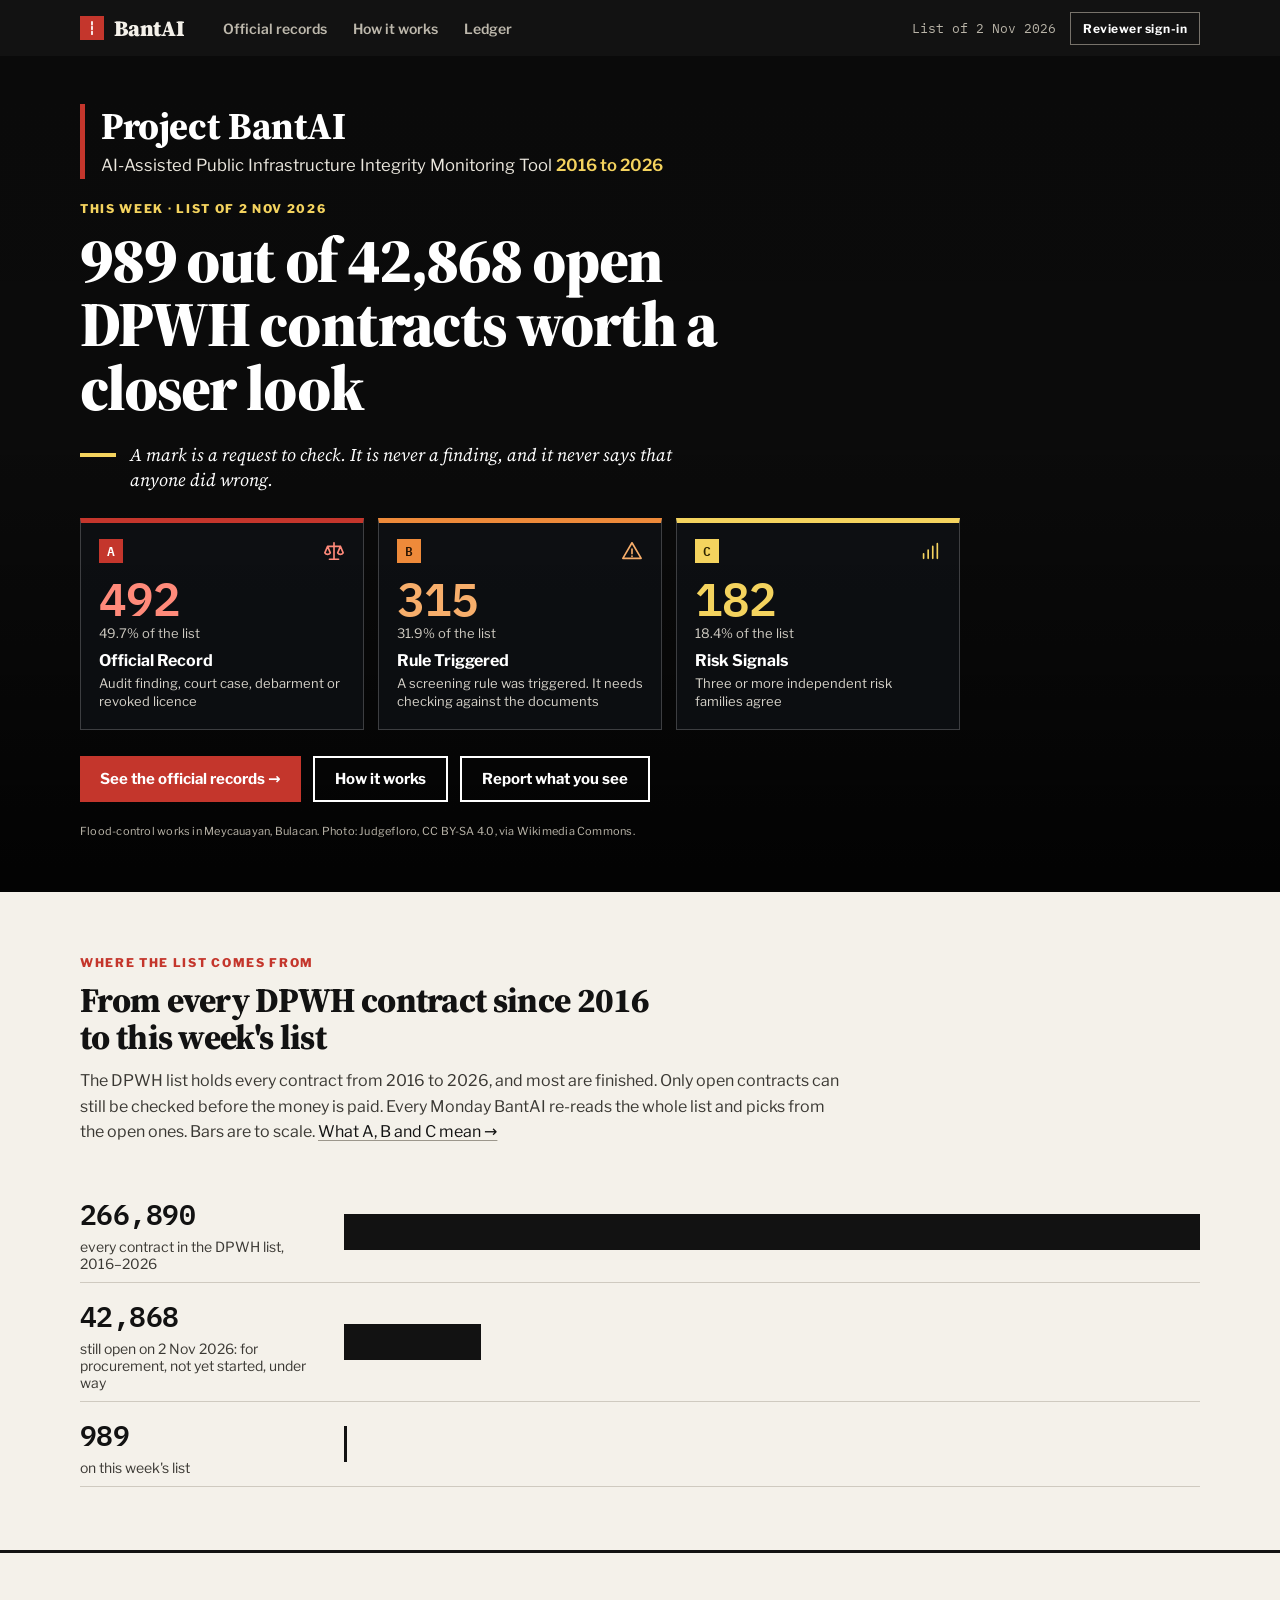
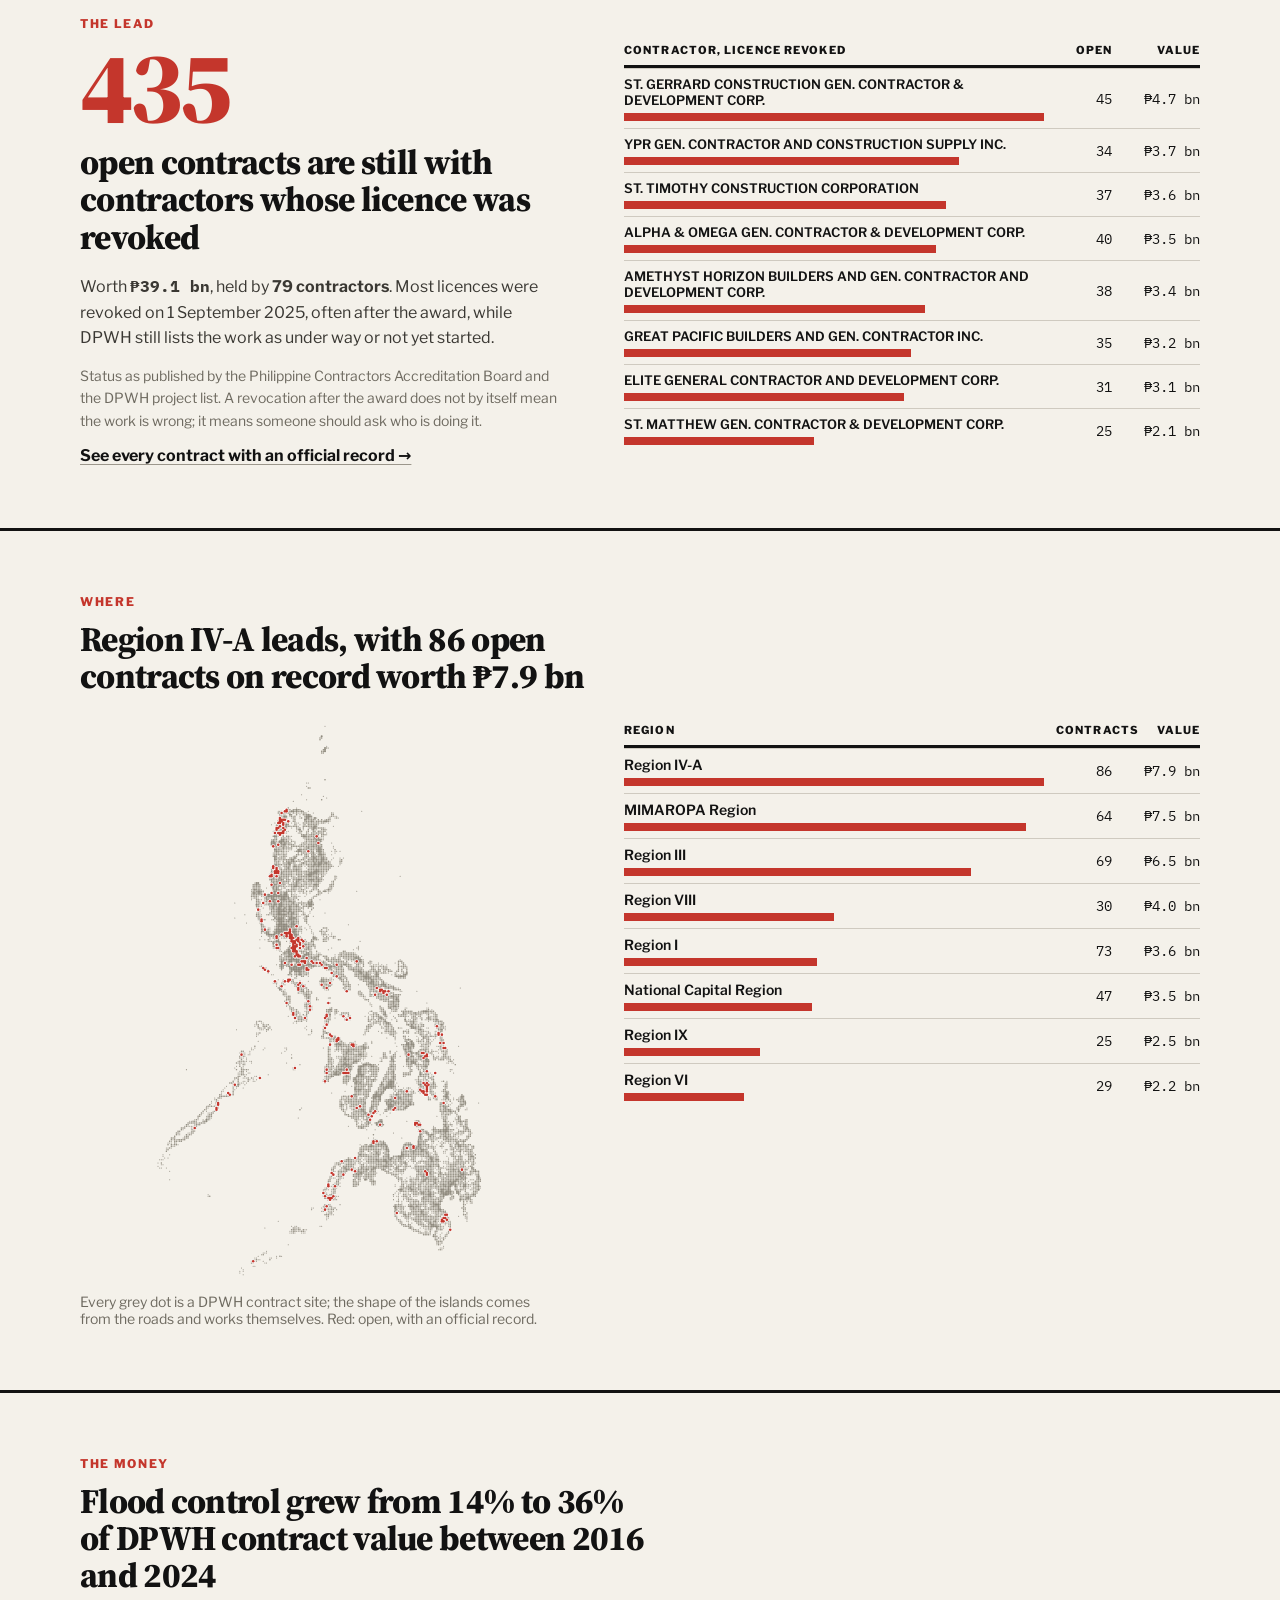
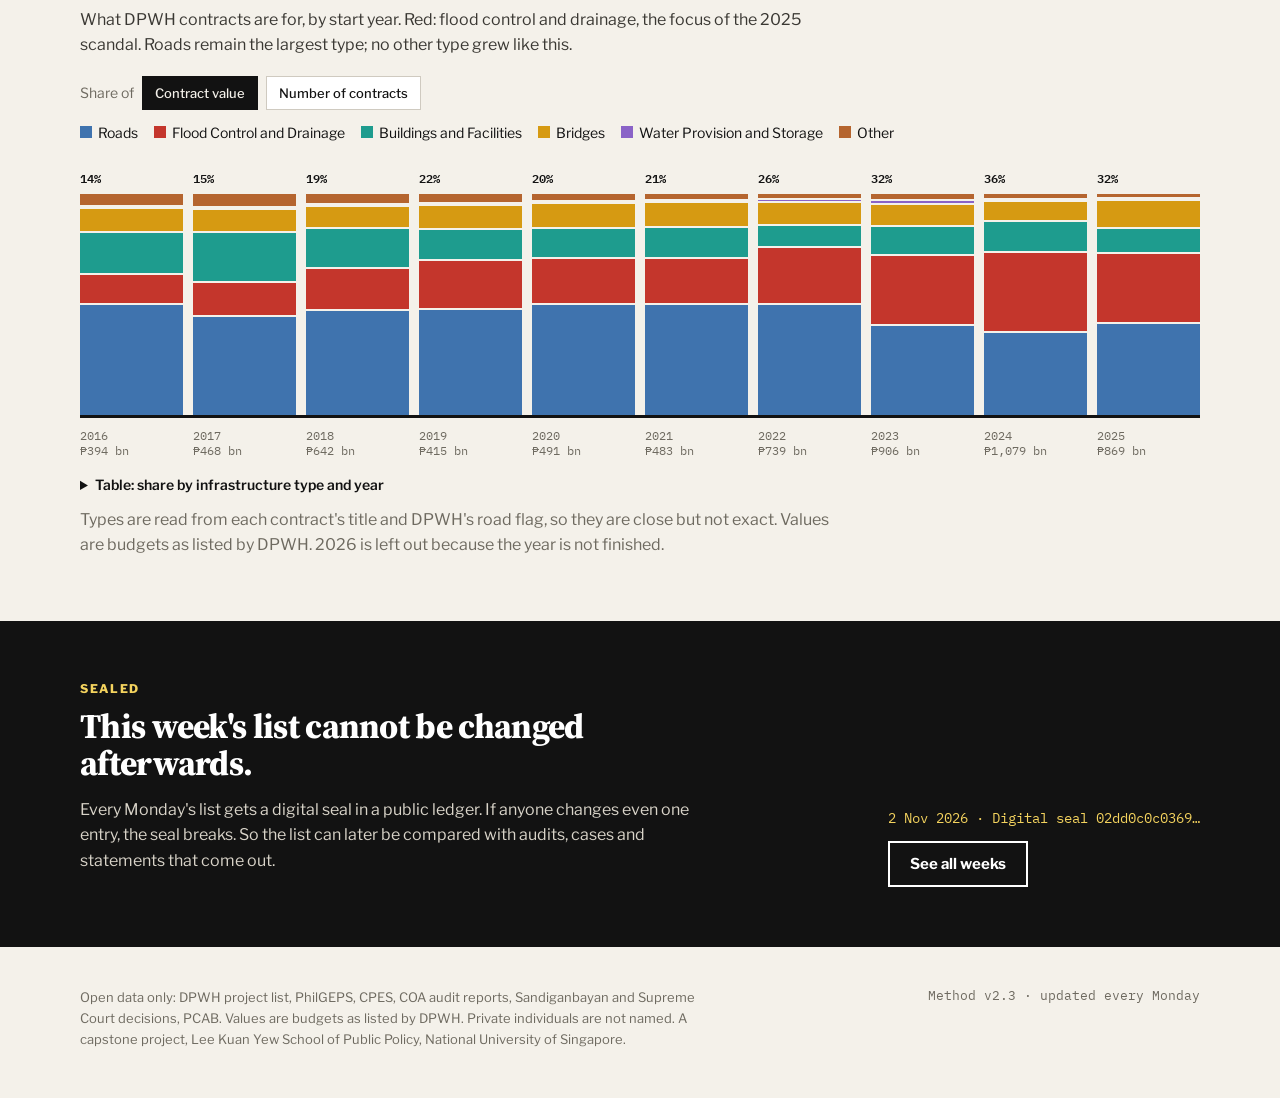
==== commit ea0491d3: "Publish new home page, ledger downloads, digital seal, renamed marks, Cases reviewed Co-Authored-By:" ====
--- a/index.html
+++ b/index.html
@@ -15,6 +15,19 @@
 .cta{display:inline-flex;align-items:center;gap:10px;min-height:46px;padding:0 20px;font-weight:700;font-size:15px;text-decoration:none!important}
 .hero .principle{display:flex;gap:14px;align-items:flex-start;margin-top:22px;max-width:640px;font-family:var(--serif);font-style:italic;font-size:clamp(16px,1.4vw,19px);line-height:1.4;color:#fff}
 .hero .principle::before{content:"";flex:0 0 36px;height:4px;background:var(--yellow);margin-top:.6em}
+.hero h1{max-width:22ch}
+.hero::before{background:linear-gradient(180deg,rgba(0,0,0,.62) 0%,rgba(0,0,0,.58) 45%,rgba(0,0,0,.9) 100%)}
+.ident{border-left:5px solid var(--red);padding:2px 0 2px 16px;margin-bottom:22px}
+.ident-name{font-family:var(--serif);font-weight:800;font-size:clamp(26px,3vw,38px);line-height:1.1;letter-spacing:-.01em;color:#fff}
+.ident-sub{font-size:clamp(14px,1.3vw,17px);line-height:1.4;color:#ECE8DF;margin-top:6px}
+.mcards{display:grid;grid-template-columns:repeat(3,minmax(0,1fr));gap:14px;margin-top:26px;max-width:880px}
+.mcard{display:block;background:rgba(14,16,20,.82);border:1px solid rgba(255,255,255,.2);border-top:5px solid var(--mc);padding:16px 18px 18px;color:#fff;text-decoration:none!important}
+.mcard:hover{background:rgba(14,16,20,.94)}.mcard:focus-visible{outline:2px solid #fff;outline-offset:2px}
+.mcard-top{display:flex;justify-content:space-between;align-items:center}.mcard-top svg{color:var(--mn)}
+.mcard-l{font-family:var(--mono);font-weight:600;font-size:13px;background:var(--mc);color:var(--mi);min-width:24px;height:24px;display:inline-flex;align-items:center;justify-content:center}
+.mcard-n{font-family:var(--mono);font-weight:600;font-size:clamp(34px,4vw,46px);line-height:1;margin-top:12px;color:var(--mn);letter-spacing:-.02em}
+.mcard-p{font-size:13px;color:#CFCBC2;margin-top:4px}.mcard-t{font-weight:700;font-size:16px;margin-top:10px}.mcard-d{font-size:13px;line-height:1.4;color:#D8D4CB;margin-top:4px}
+@media (max-width:760px){.mcards{grid-template-columns:1fr}.mcard-n{margin-top:6px}}
 @media (max-width:900px){.lead,.where{grid-template-columns:1fr}}
 </style>
 
@@ -25,10 +38,11 @@
 
 <section class="hero" style="background-image:url('https://commons.wikimedia.org/wiki/Special:FilePath/JfFloodControlProjectMeycauayan00031fvf_01.JPG?width=2000')">
   <div class="col">
+    <div class="ident"><div class="ident-name">Project BantAI</div><div class="ident-sub">AI-Assisted Public Infrastructure Integrity Monitoring Tool <span id="heroYears" style="color:#F4D35E;font-weight:600;white-space:nowrap">2016 to 2026</span></div></div>
     <div class="kicker" style="color:#F4D35E" id="kick">This week</div>
     <h1 id="headline">Open public works contracts worth a closer look</h1>
-    <p class="dek" id="dek">BantAI reads the whole DPWH project list every Monday and marks the open contracts to check first.</p>
     <p class="principle">A mark is a request to check. It is never a finding, and it never says that anyone did wrong.</p>
+    <div class="mcards" id="mcards"></div>
     <div style="display:flex;flex-wrap:wrap;gap:12px;margin-top:26px">
       <a class="cta" href="queue.html" style="background:var(--red);color:#fff">See the official records →</a>
       <a class="cta" href="method.html" style="border:2px solid #fff;color:#fff">How it works</a>
@@ -103,7 +117,7 @@
 <section class="dark" style="padding:clamp(36px,7vh,60px) 0">
   <div class="col" style="display:flex;flex-wrap:wrap;align-items:flex-end;justify-content:space-between;gap:32px">
     <div><div class="kicker" style="color:#F4D35E">Sealed</div><h2 class="h2" style="color:#fff;max-width:640px">This week's list cannot be changed afterwards.</h2>
-      <p style="margin-top:14px;max-width:620px">Every Monday's list gets a SHA-256 fingerprint in a public ledger, so it can later be compared with audits, cases and statements that come out.</p></div>
+      <p style="margin-top:14px;max-width:620px">Every Monday's list gets a digital seal in a public ledger. If anyone changes even one entry, the seal breaks. So the list can later be compared with audits, cases and statements that come out.</p></div>
     <div><div class="mono" id="seal" style="font-size:14px;color:#F4D35E;margin-bottom:14px"></div><a class="cta" href="ledger.html" style="border:2px solid #fff;color:#fff">See all weeks</a></div>
   </div>
 </section>
@@ -120,18 +134,22 @@
 B.publicData().then(p => {
   const t = p.totals, tt = t.tiers, marked = tt.A + tt.B + tt.C;
   document.getElementById('kick').textContent = `This week · list of ${B.date(p.snapshot)}`;
-  document.getElementById('headline').textContent = `${B.n(marked)} open public works contracts worth a closer look`;
-  document.getElementById('dek').textContent = `Of ${B.n(t.open)} open contracts in the DPWH list, BantAI marked ${B.n(marked)} this week. ${B.n(tt.A)} of them already carry an official record: an audit finding, a court case, or a revoked licence.`;
+  document.getElementById('headline').textContent = `${B.n(marked)} out of ${B.n(t.open)} open DPWH contracts worth a closer look`;
+  const yrsSpan = p.span || [2016, new Date(p.snapshot).getFullYear()];
+  document.getElementById('heroYears').textContent = `${yrsSpan[0]} to ${yrsSpan[1]}`;
+  const ICON = { A: '<path d="M12 3v18M7 21h10M5 7h14M5 7l-3 7a3.5 3.5 0 0 0 6 0L5 7Zm14 0-3 7a3.5 3.5 0 0 0 6 0l-3-7Z"/>', B: '<path d="M12 3 2 20h20L12 3Z"/><path d="M12 10v5M12 17.5v.5"/>', C: '<path d="M5 20v-5M10 20v-9M15 20v-13M20 20V4"/>' };
+  document.getElementById('mcards').innerHTML = [
+    ['A', 'var(--a)', '#fff', '#FF8A7A', 'Audit finding, court case, debarment or revoked licence', 'queue.html'],
+    ['B', 'var(--b)', '#2B1503', '#F7AE6B', 'A screening rule was triggered. It needs checking against the documents', 'method.html#marks'],
+    ['C', 'var(--c)', '#2E2400', '#F4D35E', 'Three or more independent risk families agree', 'method.html#marks']
+  ].map(([k, col, ink, num, desc, href]) => `<a class="mcard" href="${href}" style="--mc:${col};--mi:${ink};--mn:${num}"><div class="mcard-top"><span class="mcard-l">${k}</span><svg width="22" height="22" viewBox="0 0 24 24" fill="none" stroke="currentColor" stroke-width="1.8" stroke-linecap="round" stroke-linejoin="round" aria-hidden="true">${ICON[k]}</svg></div><div class="mcard-n">${B.n(tt[k])}</div><div class="mcard-p">${(100 * tt[k] / marked).toFixed(1)}% of the list</div><div class="mcard-t">${B.tierName[k].replace(/ (.)/, (m, x) => ' ' + x.toUpperCase())}</div><div class="mcard-d">${desc}</div></a>`).join('');
 
   // funnel
   const span = p.span || [2016, new Date(p.snapshot).getFullYear()];
   document.getElementById('funHead').textContent = `From every DPWH contract since ${span[0]} to this week's list`;
-  document.getElementById('funDek').textContent = `The DPWH list holds every contract from ${span[0]} to ${span[1]}, and most are finished. Only open contracts can still be checked before the money is paid. Every Monday BantAI re-reads the whole list and picks from the open ones. Bars are to scale.`;
+  document.getElementById('funDek').innerHTML = `The DPWH list holds every contract from ${span[0]} to ${span[1]}, and most are finished. Only open contracts can still be checked before the money is paid. Every Monday BantAI re-reads the whole list and picks from the open ones. Bars are to scale. <a href="method.html#marks">What A, B and C mean →</a>`;
   const rows = [[t.contracts, `every contract in the DPWH list, ${span[0]}–${span[1]}`], [t.open, `still open on ${B.date(p.snapshot)}: for procurement, not yet started, under way`], [marked, `on this week's list`]];
   let h = rows.map(([n, l]) => `<div class="row"><div class="lab"><div class="n">${B.n(n)}</div><div class="lt">${l}</div></div><div><div class="bar" style="width:${Math.max(0.25, 100 * n / t.contracts)}%"></div></div></div>`).join('');
-  h += `<div class="row" style="border-bottom:0"><div class="lab"><div class="lt" style="font-weight:700;color:var(--ink)">This week's ${B.n(marked)}, magnified</div><div class="lt"><a href="method.html#marks">What A, B and C mean →</a></div></div><div><div style="display:flex;height:clamp(48px,7vh,60px)">` +
-    [['A', 'var(--red)', '#fff', 'Official record'], ['B', 'var(--orange)', '#2B1503', 'Rule broken'], ['C', 'var(--yellow)', '#2E2400', 'Several signals']].map(([k, bg, fg, l]) =>
-      `<div style="width:${100 * tt[k] / marked}%;background:${bg};color:${fg};padding:8px 12px;overflow:hidden;white-space:nowrap"><div class="mono" style="font-size:clamp(16px,1.6vw,20px);font-weight:600">${k} ${B.n(tt[k])}</div><div style="font-size:12px;font-weight:600">${l}</div></div>`).join('') + `</div></div></div>`;
   document.getElementById('funnel').innerHTML = h;
 
   // lead story
@@ -175,7 +193,7 @@
   money('value');
   document.getElementById('reportHero').onclick = () => BReport.open('');
 
-  document.getElementById('seal').textContent = `${B.date(p.snapshot)} · SHA-256 ${p.sha256.slice(0, 12)}…`;
+  document.getElementById('seal').textContent = `${B.date(p.snapshot)} · Digital seal ${p.sha256.slice(0, 12)}…`;
   document.getElementById('method').textContent = `Method ${p.method} · updated every Monday`;
   document.getElementById('main').setAttribute('aria-busy', 'false');
 });
--- a/assets/style.css
+++ b/assets/style.css
@@ -184,3 +184,13 @@
 .rp-hp{position:absolute;left:-9999px;height:1px;overflow:hidden}
 .cl-link{display:inline}
 @media (max-width:560px){.rp-3{grid-template-columns:1fr}.rp-ov{padding:0}.rp{max-height:100dvh;height:100dvh;max-width:none}}
+
+/* cases reviewed and ledger */
+.cases-btn{appearance:none;border:0;background:none;font:inherit;color:inherit;cursor:pointer;padding:12px 20px;text-align:left}.cases-btn:hover{background:var(--soft)}.cases-btn:focus-visible{outline:2px solid var(--ink);outline-offset:-2px}
+.lg{background:var(--card);border-top:3px solid var(--ink);padding:20px 22px;margin-top:16px}.lg.old{border-top-color:var(--line)}
+.lg h2{font-size:clamp(19px,2vw,23px);line-height:1.2}.lg-tag{display:inline-block;font-size:11px;font-weight:700;letter-spacing:.06em;text-transform:uppercase;padding:2px 8px;background:var(--ink);color:var(--paper);vertical-align:middle;margin-left:8px}.lg.old .lg-tag{background:var(--line2);color:var(--ink2)}
+.lg-seal{margin-top:14px;padding-top:12px;border-top:1px solid var(--line2)}.lg-seal b{display:block;font-size:13px}.lg-seal code{display:block;font-family:var(--mono);font-size:12px;overflow-wrap:anywhere;margin-top:3px;color:var(--ink2)}
+.lg-chk{display:flex;flex-wrap:wrap;gap:12px;align-items:center;margin-top:12px}.lg-res{font-size:14px;font-weight:600;line-height:1.5}
+
+/* wrapped text in the queue */
+.td.wrap{white-space:normal;overflow:visible;text-overflow:clip;overflow-wrap:anywhere;line-height:1.4;padding-top:10px;padding-bottom:10px}
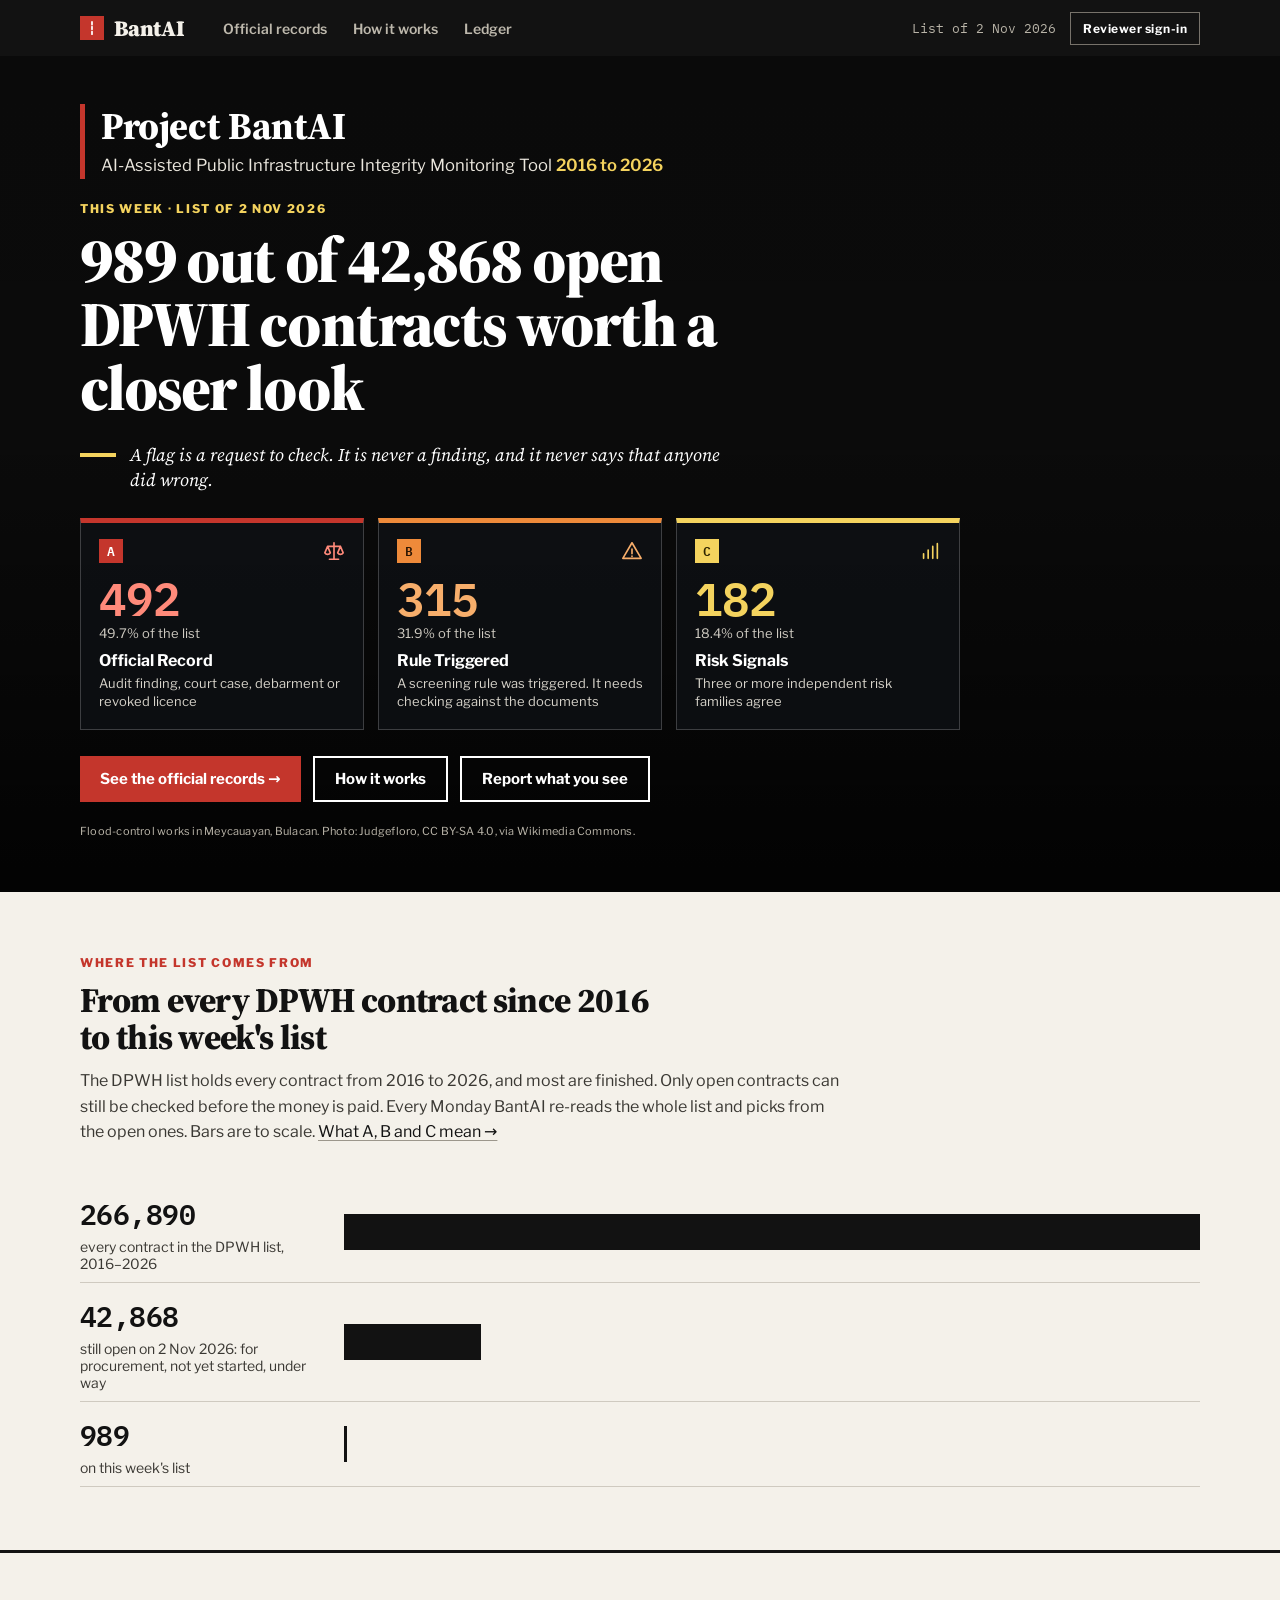
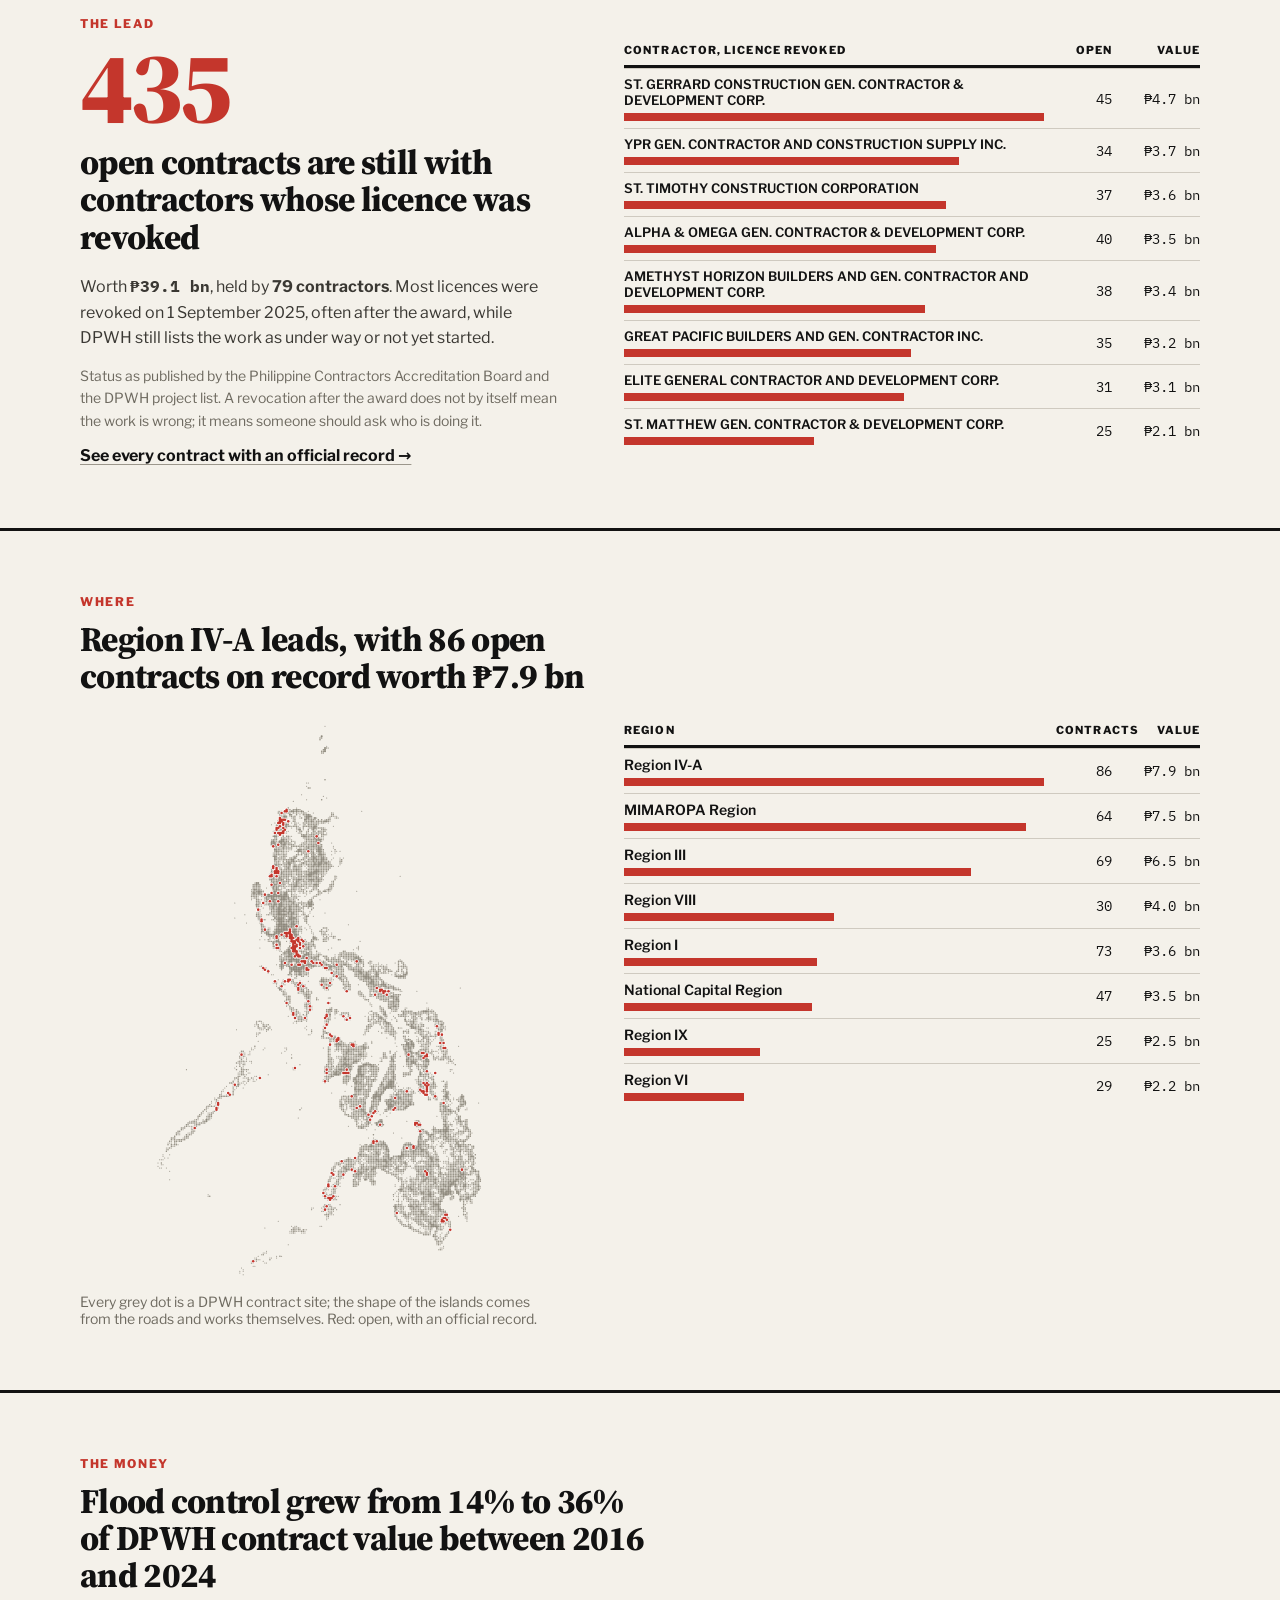
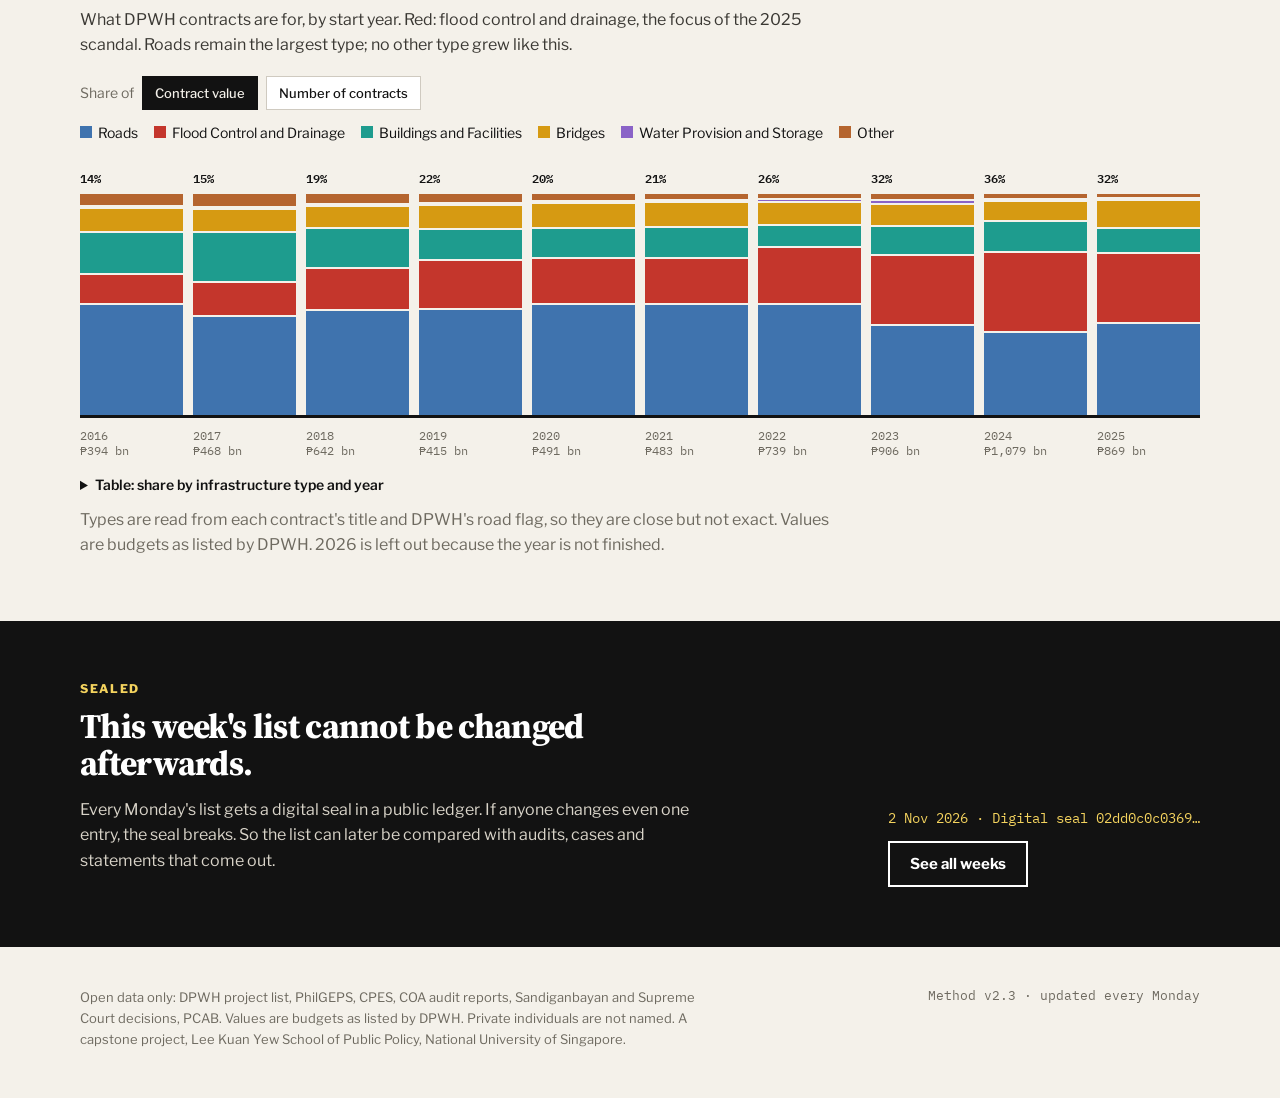
==== commit 2d27e2ac: "Publish restricted downloads, shared decisions, map view, quick filters and flags Co-Authored-By: Cl" ====
--- a/index.html
+++ b/index.html
@@ -3,7 +3,7 @@
 <head>
 <meta charset="utf-8"><meta name="viewport" content="width=device-width,initial-scale=1">
 <title>BantAI — public works, read closely</title>
-<meta name="description" content="A weekly, open-data screen of DPWH public works contracts in the Philippines. A mark is a request to look, never an accusation.">
+<meta name="description" content="A weekly, open-data screen of DPWH public works contracts in the Philippines. A flag is a request to look, never an accusation.">
 <link rel="stylesheet" href="assets/style.css">
 <style>
 .lead{display:grid;grid-template-columns:minmax(0,5fr) minmax(0,6fr);gap:clamp(28px,5vw,64px);margin-top:4px;align-items:start}
@@ -41,7 +41,7 @@
     <div class="ident"><div class="ident-name">Project BantAI</div><div class="ident-sub">AI-Assisted Public Infrastructure Integrity Monitoring Tool <span id="heroYears" style="color:#F4D35E;font-weight:600;white-space:nowrap">2016 to 2026</span></div></div>
     <div class="kicker" style="color:#F4D35E" id="kick">This week</div>
     <h1 id="headline">Open public works contracts worth a closer look</h1>
-    <p class="principle">A mark is a request to check. It is never a finding, and it never says that anyone did wrong.</p>
+    <p class="principle">A flag is a request to check. It is never a finding, and it never says that anyone did wrong.</p>
     <div class="mcards" id="mcards"></div>
     <div style="display:flex;flex-wrap:wrap;gap:12px;margin-top:26px">
       <a class="cta" href="queue.html" style="background:var(--red);color:#fff">See the official records →</a>
@@ -132,23 +132,23 @@
 <script>
 B.header('home');
 B.publicData().then(p => {
-  const t = p.totals, tt = t.tiers, marked = tt.A + tt.B + tt.C;
+  const t = p.totals, tt = t.tiers, flagged = tt.A + tt.B + tt.C;
   document.getElementById('kick').textContent = `This week · list of ${B.date(p.snapshot)}`;
-  document.getElementById('headline').textContent = `${B.n(marked)} out of ${B.n(t.open)} open DPWH contracts worth a closer look`;
+  document.getElementById('headline').textContent = `${B.n(flagged)} out of ${B.n(t.open)} open DPWH contracts worth a closer look`;
   const yrsSpan = p.span || [2016, new Date(p.snapshot).getFullYear()];
   document.getElementById('heroYears').textContent = `${yrsSpan[0]} to ${yrsSpan[1]}`;
   const ICON = { A: '<path d="M12 3v18M7 21h10M5 7h14M5 7l-3 7a3.5 3.5 0 0 0 6 0L5 7Zm14 0-3 7a3.5 3.5 0 0 0 6 0l-3-7Z"/>', B: '<path d="M12 3 2 20h20L12 3Z"/><path d="M12 10v5M12 17.5v.5"/>', C: '<path d="M5 20v-5M10 20v-9M15 20v-13M20 20V4"/>' };
   document.getElementById('mcards').innerHTML = [
     ['A', 'var(--a)', '#fff', '#FF8A7A', 'Audit finding, court case, debarment or revoked licence', 'queue.html'],
-    ['B', 'var(--b)', '#2B1503', '#F7AE6B', 'A screening rule was triggered. It needs checking against the documents', 'method.html#marks'],
-    ['C', 'var(--c)', '#2E2400', '#F4D35E', 'Three or more independent risk families agree', 'method.html#marks']
-  ].map(([k, col, ink, num, desc, href]) => `<a class="mcard" href="${href}" style="--mc:${col};--mi:${ink};--mn:${num}"><div class="mcard-top"><span class="mcard-l">${k}</span><svg width="22" height="22" viewBox="0 0 24 24" fill="none" stroke="currentColor" stroke-width="1.8" stroke-linecap="round" stroke-linejoin="round" aria-hidden="true">${ICON[k]}</svg></div><div class="mcard-n">${B.n(tt[k])}</div><div class="mcard-p">${(100 * tt[k] / marked).toFixed(1)}% of the list</div><div class="mcard-t">${B.tierName[k].replace(/ (.)/, (m, x) => ' ' + x.toUpperCase())}</div><div class="mcard-d">${desc}</div></a>`).join('');
+    ['B', 'var(--b)', '#2B1503', '#F7AE6B', 'A screening rule was triggered. It needs checking against the documents', 'method.html#flags'],
+    ['C', 'var(--c)', '#2E2400', '#F4D35E', 'Three or more independent risk families agree', 'method.html#flags']
+  ].map(([k, col, ink, num, desc, href]) => `<a class="mcard" href="${href}" style="--mc:${col};--mi:${ink};--mn:${num}"><div class="mcard-top"><span class="mcard-l">${k}</span><svg width="22" height="22" viewBox="0 0 24 24" fill="none" stroke="currentColor" stroke-width="1.8" stroke-linecap="round" stroke-linejoin="round" aria-hidden="true">${ICON[k]}</svg></div><div class="mcard-n">${B.n(tt[k])}</div><div class="mcard-p">${(100 * tt[k] / flagged).toFixed(1)}% of the list</div><div class="mcard-t">${B.tierName[k].replace(/ (.)/, (m, x) => ' ' + x.toUpperCase())}</div><div class="mcard-d">${desc}</div></a>`).join('');
 
   // funnel
   const span = p.span || [2016, new Date(p.snapshot).getFullYear()];
   document.getElementById('funHead').textContent = `From every DPWH contract since ${span[0]} to this week's list`;
-  document.getElementById('funDek').innerHTML = `The DPWH list holds every contract from ${span[0]} to ${span[1]}, and most are finished. Only open contracts can still be checked before the money is paid. Every Monday BantAI re-reads the whole list and picks from the open ones. Bars are to scale. <a href="method.html#marks">What A, B and C mean →</a>`;
-  const rows = [[t.contracts, `every contract in the DPWH list, ${span[0]}–${span[1]}`], [t.open, `still open on ${B.date(p.snapshot)}: for procurement, not yet started, under way`], [marked, `on this week's list`]];
+  document.getElementById('funDek').innerHTML = `The DPWH list holds every contract from ${span[0]} to ${span[1]}, and most are finished. Only open contracts can still be checked before the money is paid. Every Monday BantAI re-reads the whole list and picks from the open ones. Bars are to scale. <a href="method.html#flags">What A, B and C mean →</a>`;
+  const rows = [[t.contracts, `every contract in the DPWH list, ${span[0]}–${span[1]}`], [t.open, `still open on ${B.date(p.snapshot)}: for procurement, not yet started, under way`], [flagged, `on this week's list`]];
   let h = rows.map(([n, l]) => `<div class="row"><div class="lab"><div class="n">${B.n(n)}</div><div class="lt">${l}</div></div><div><div class="bar" style="width:${Math.max(0.25, 100 * n / t.contracts)}%"></div></div></div>`).join('');
   document.getElementById('funnel').innerHTML = h;
 
--- a/assets/style.css
+++ b/assets/style.css
@@ -194,3 +194,10 @@
 
 /* wrapped text in the queue */
 .td.wrap{white-space:normal;overflow:visible;text-overflow:clip;overflow-wrap:anywhere;line-height:1.4;padding-top:10px;padding-bottom:10px}
+
+/* quick flag filters and map */
+.qf{display:block}.qf.on{background:var(--ink);color:var(--paper)}.qf.on span{color:var(--paper)!important}
+#qmap{height:min(680px,72vh);min-height:380px;background:#E4E1D9}
+.leaflet-tooltip{font-family:var(--sans);font-size:13px;white-space:normal;width:260px}
+
+[hidden]{display:none!important}
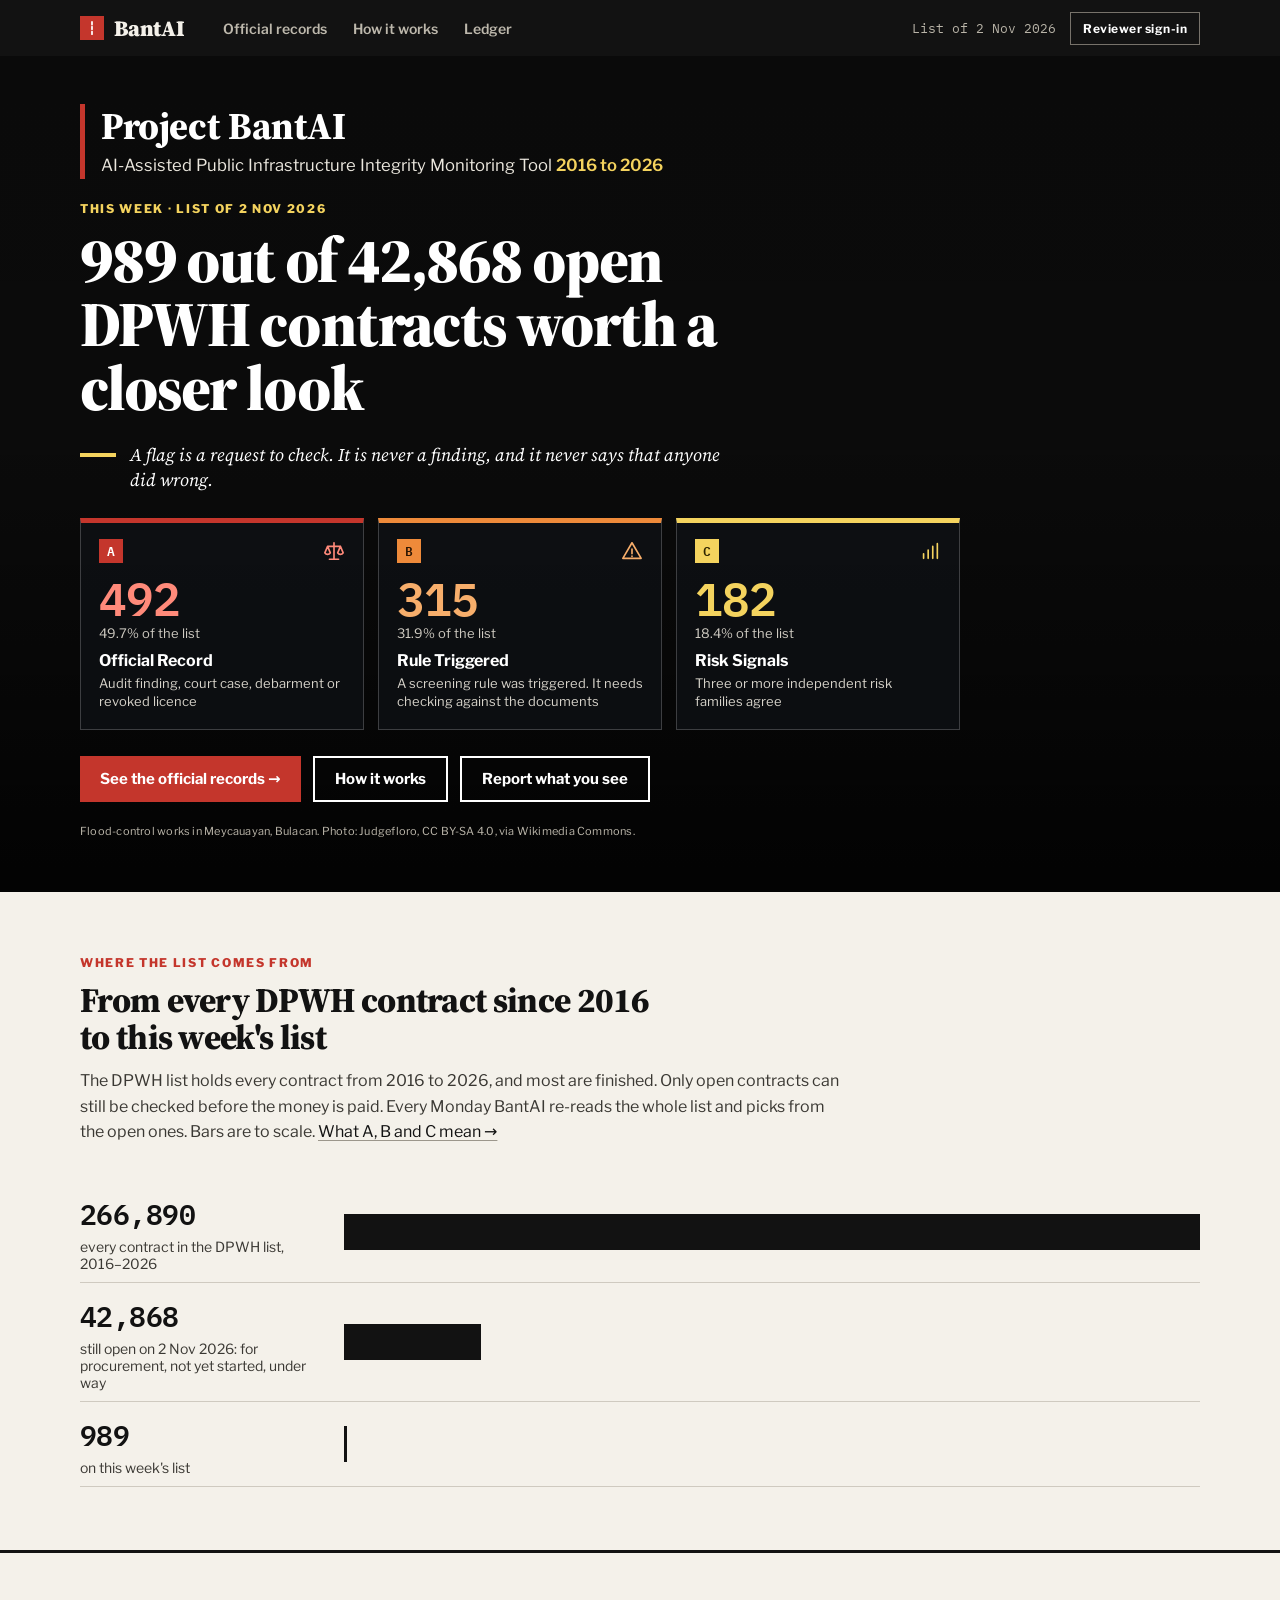
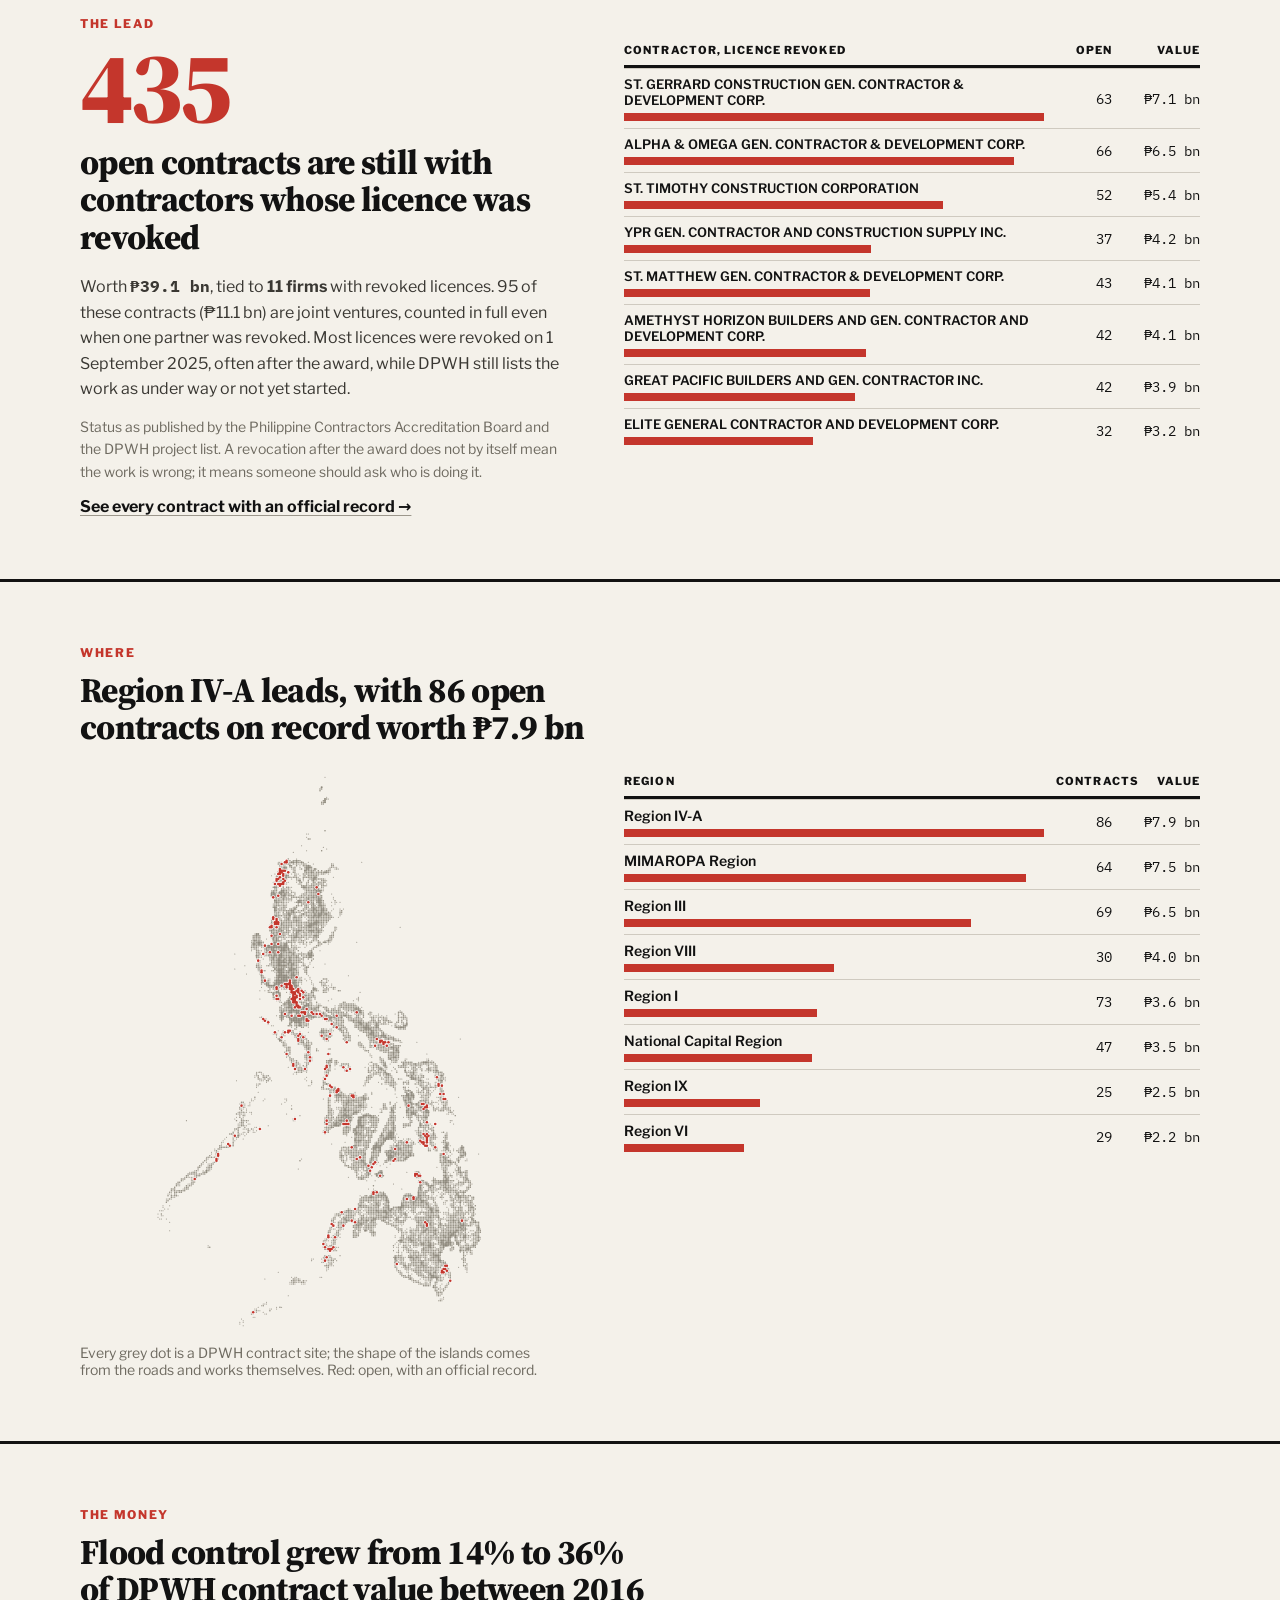
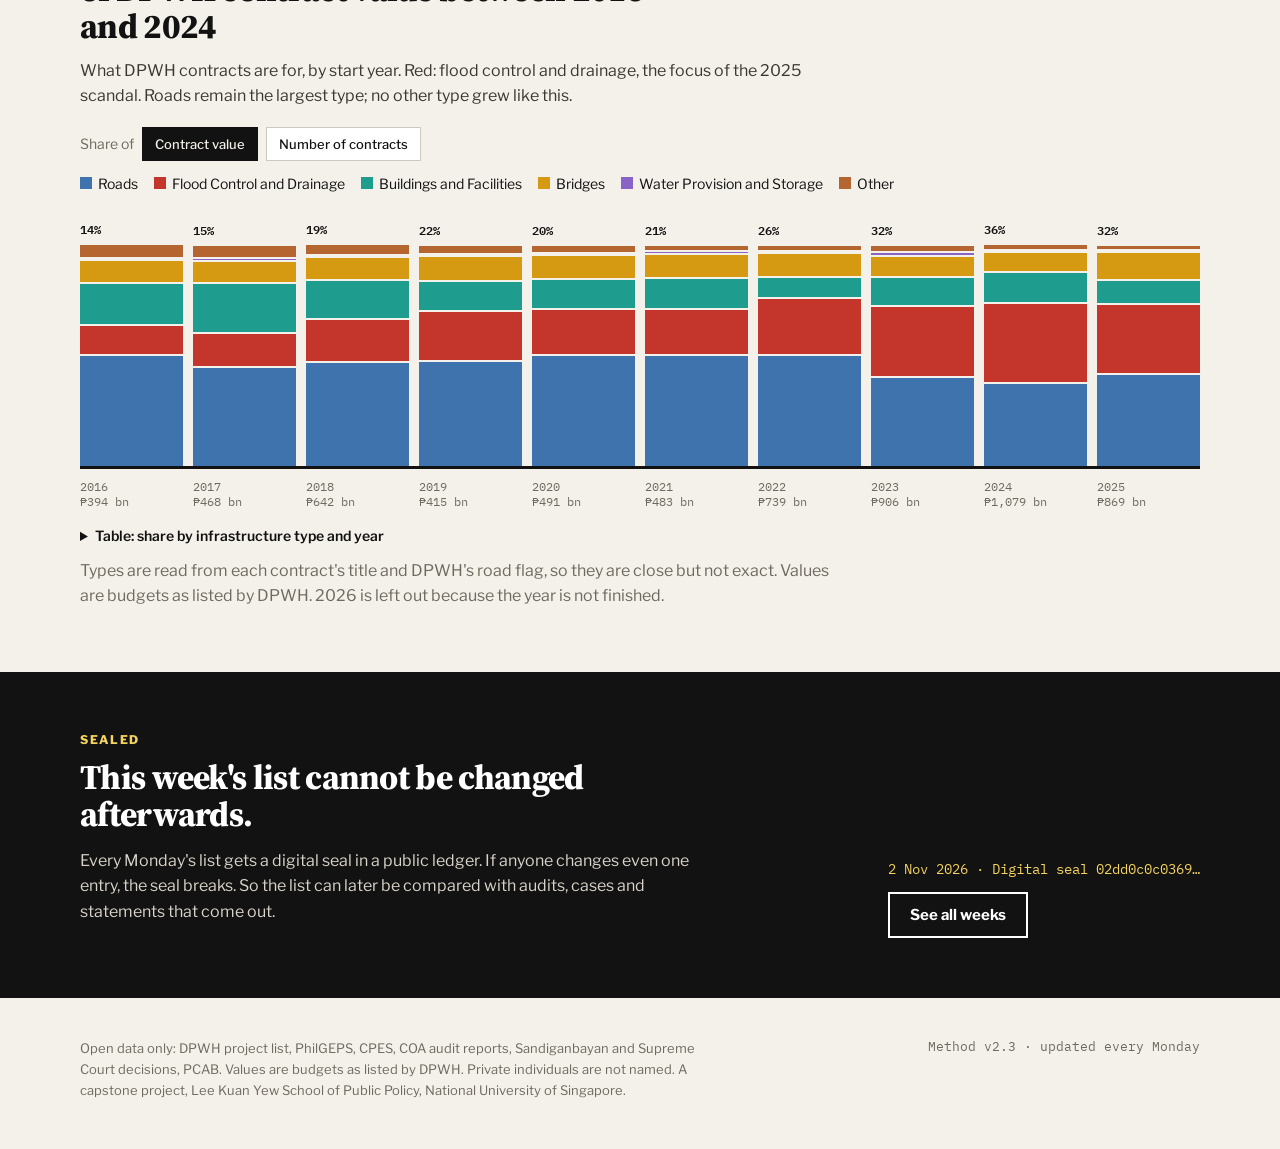
==== commit f8f3a25c: "Publish corrected revoked firms: 11 firms Co-Authored-By: Claude Opus 5.5 <noreply@anthropic.com> Cl" ====
--- a/index.html
+++ b/index.html
@@ -154,7 +154,7 @@
 
   // lead story
   document.getElementById('revN').textContent = B.n(t.revoked_contracts);
-  document.getElementById('revText').innerHTML = `Worth <b class="mono">${B.peso(t.revoked_value)}</b>, held by <b>${B.n(t.revoked_firms)} contractors</b>. Most licences were revoked on 1 September 2025, often after the award, while DPWH still lists the work as under way or not yet started.`;
+  document.getElementById('revText').innerHTML = `Worth <b class="mono">${B.peso(t.revoked_value)}</b>, tied to <b>${B.n(t.revoked_firms)} firms</b> with revoked licences. ${B.n(t.revoked_jv_contracts)} of these contracts (${B.peso(t.revoked_jv_value)}) are joint ventures, counted in full even when one partner was revoked. Most licences were revoked on 1 September 2025, often after the award, while DPWH still lists the work as under way or not yet started.`;
   const fmax = Math.max(...p.firms.map(f => f.value));
   document.getElementById('firms').innerHTML = p.firms.slice(0, 8).map(f => `<div class="hbar"><div><div style="font-weight:600;font-size:13px">${B.esc(f.firm)}</div><div class="b" style="width:${(100 * f.value / fmax).toFixed(1)}%"></div></div><div class="mono">${f.n}</div><div class="mono">${B.peso(f.value)}</div></div>`).join('');
 
